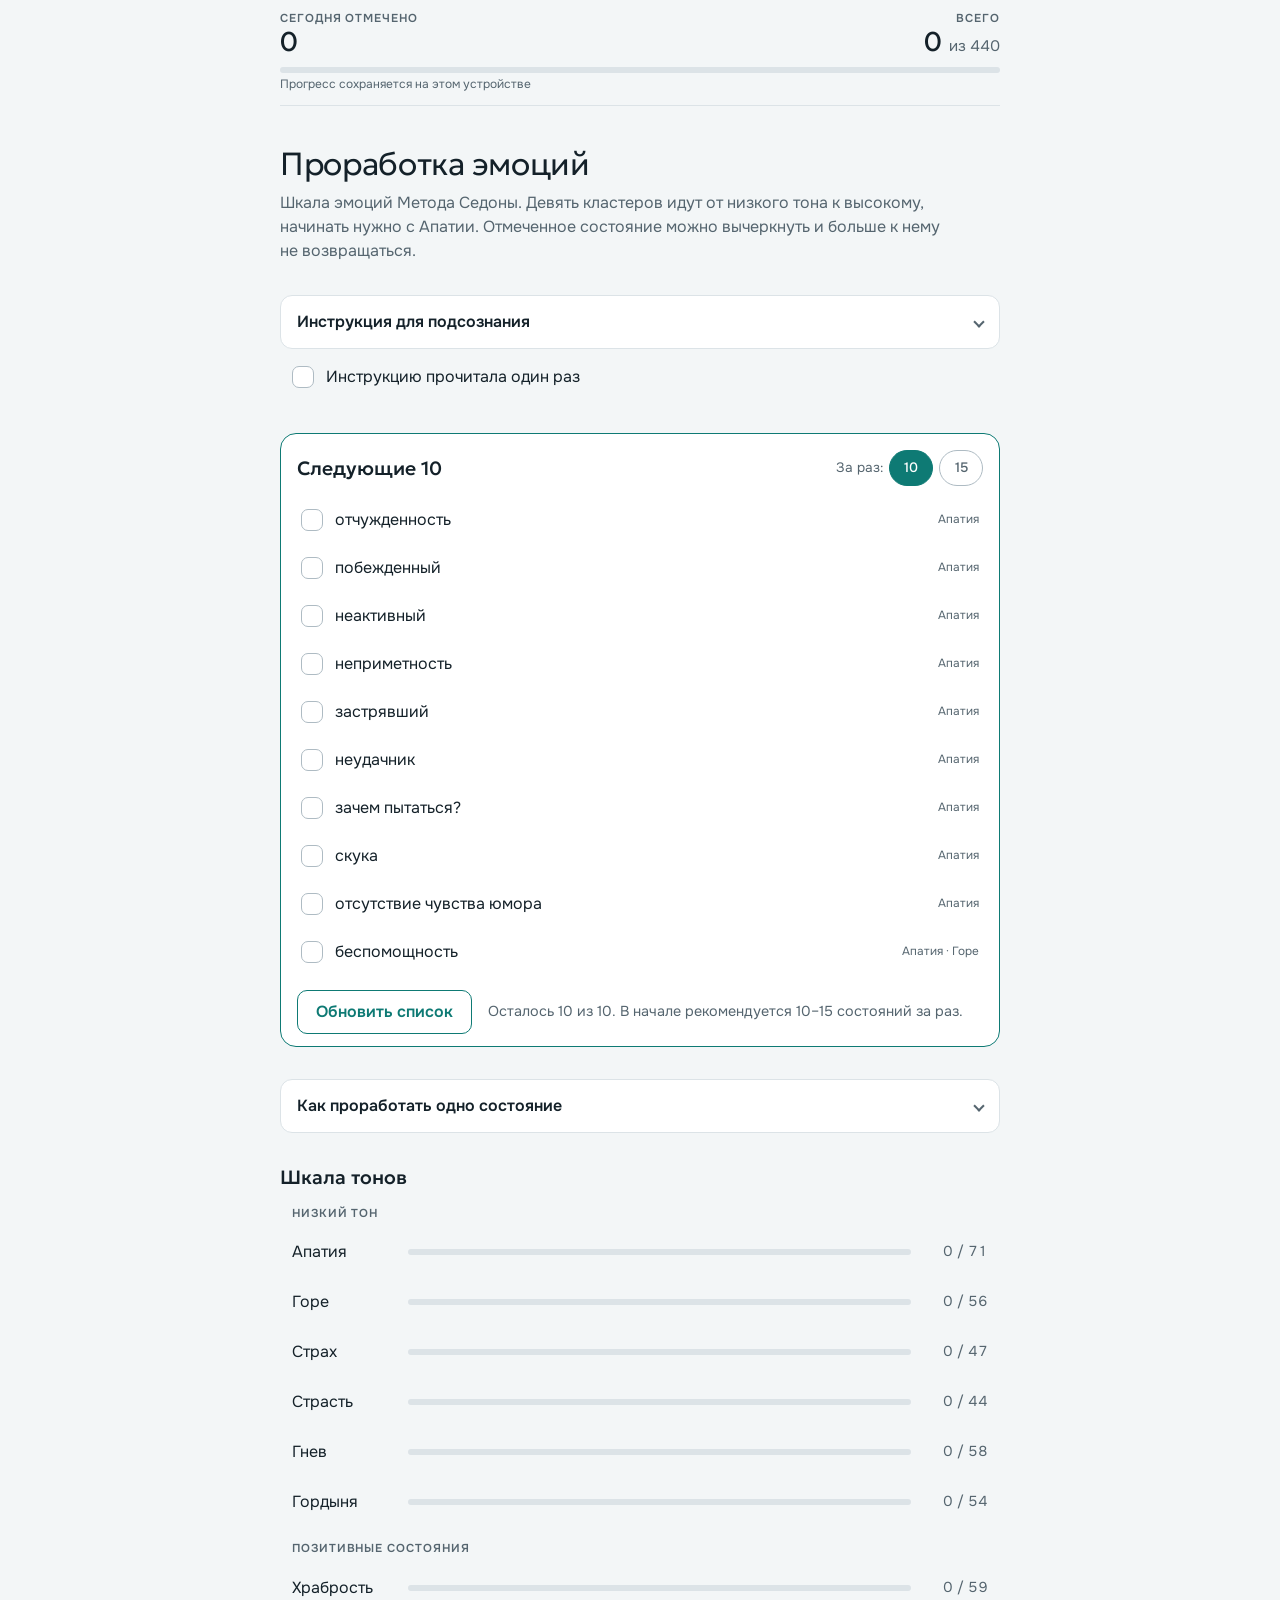
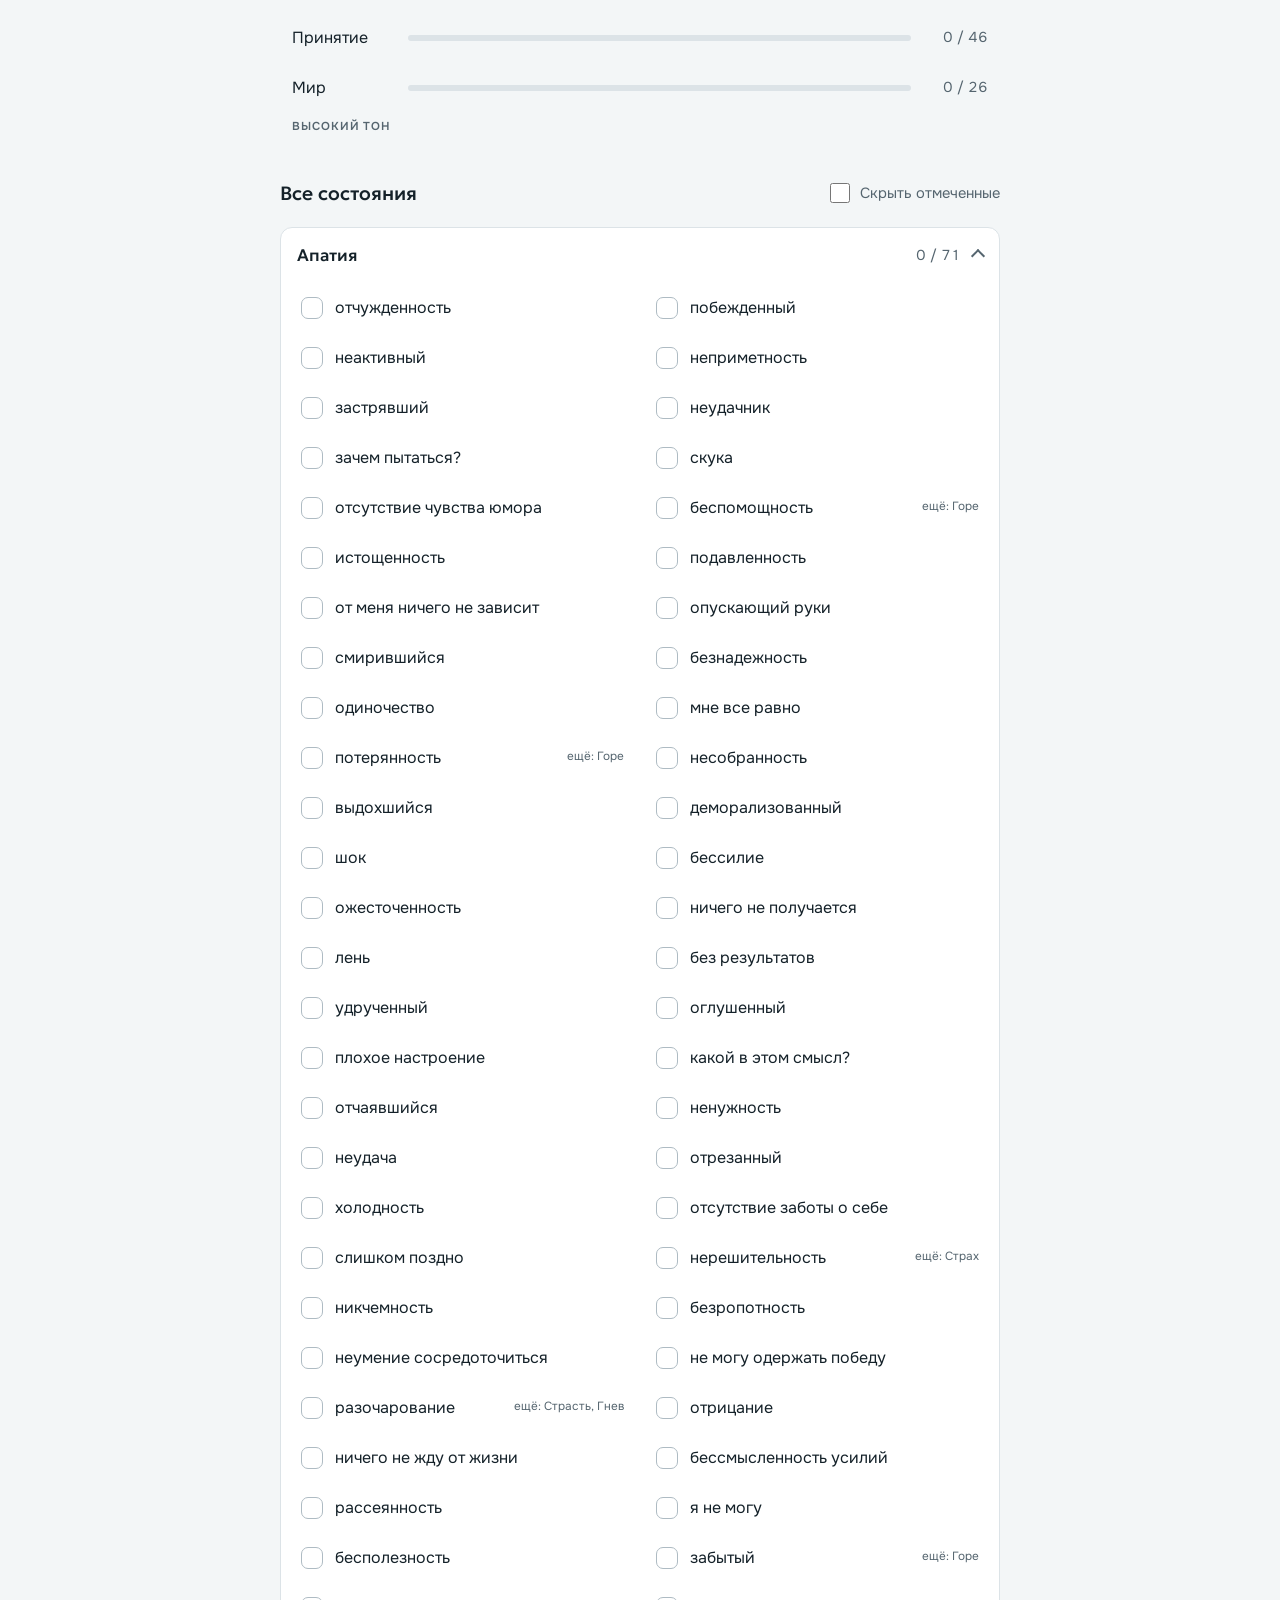
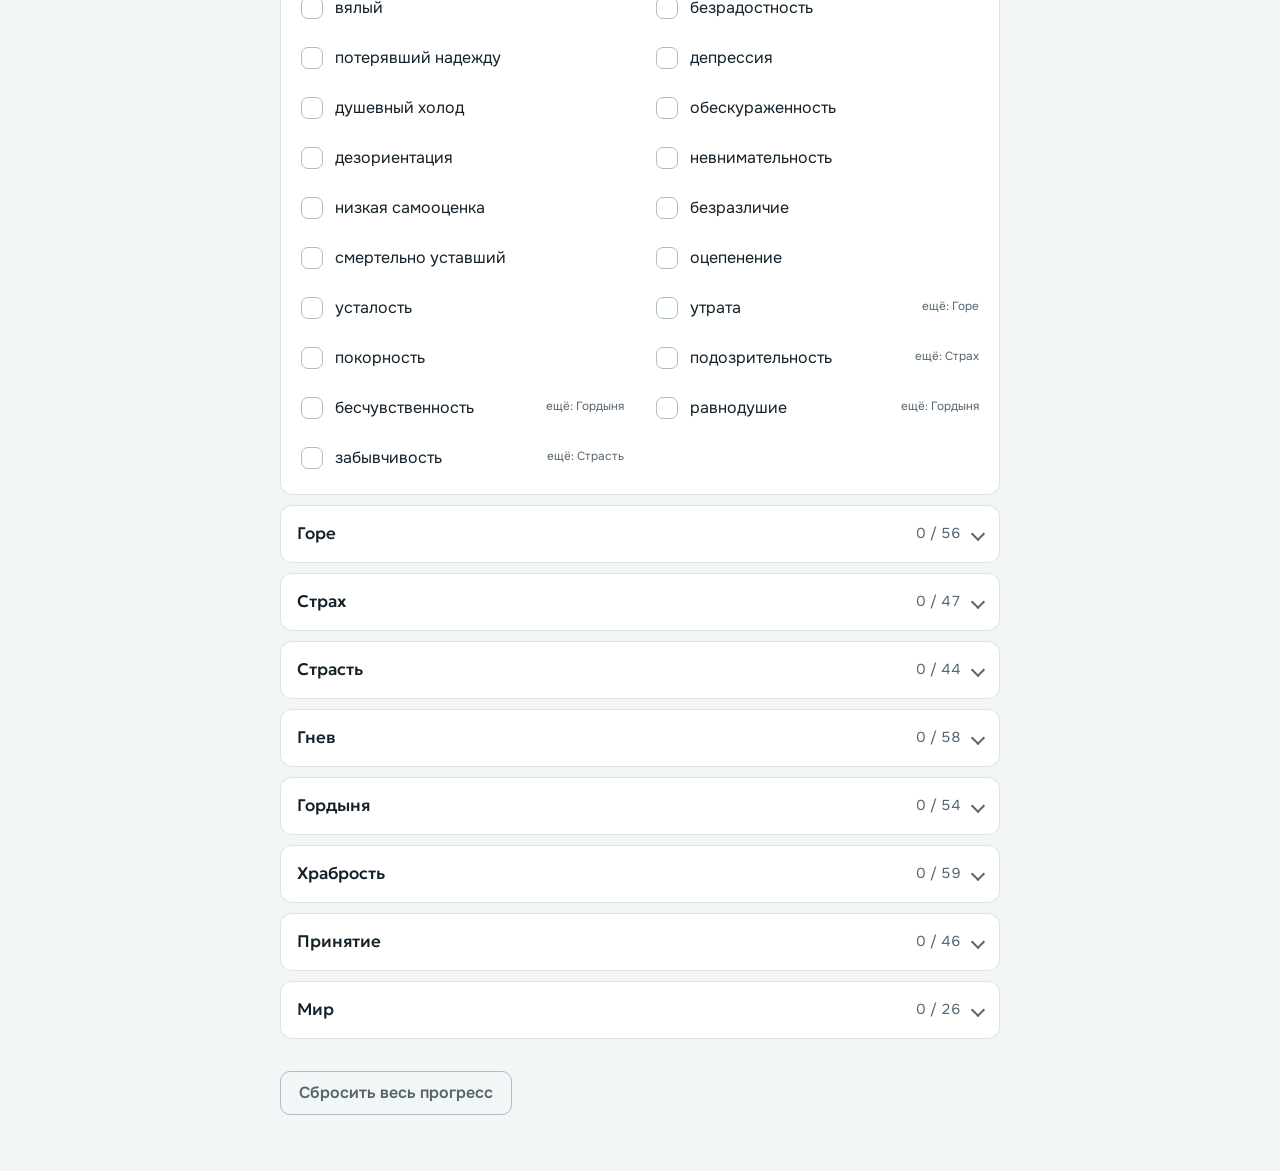
==== index.html @ 847aba75 "Инструкция для подсознания — наверху, под заголовком Её читают первой, поэтому блок с инструкцией и " ====
<!doctype html>
<html lang="ru">
<head>
<meta charset="utf-8">
<meta name="viewport" content="width=device-width, initial-scale=1, viewport-fit=cover">
<meta name="theme-color" content="#0E7A74">
<meta name="apple-mobile-web-app-capable" content="yes">
<meta name="mobile-web-app-capable" content="yes">
<meta name="apple-mobile-web-app-title" content="Эмоции">
<link rel="manifest" href="manifest.webmanifest">
<link rel="icon" href="icon-192.png">
<link rel="apple-touch-icon" href="apple-touch-icon.png">
<title>Проработка эмоций</title>
<link rel="preconnect" href="https://fonts.googleapis.com">
<link rel="preconnect" href="https://fonts.gstatic.com" crossorigin>
<link rel="stylesheet" href="https://fonts.googleapis.com/css2?family=Geologica:wght@300;400;500;600&family=Onest:wght@400;500;600&display=swap">
<style>
:root {
  /* Layout: one column. A sticky tally on top, the next batch of states first, then the nine clusters from low tone to high tone. */
  color-scheme: light;
  --bg: #F3F6F7;
  --surface: #FFFFFF;
  --ink: #142129;
  --muted: #55656F;
  --line: #DCE3E7;
  --line-strong: #AEBBC3;
  --accent: #0E7A74;
  --accent-soft: #E0F2F0;
  --on-accent: #FFFFFF;
  --done: #66747E;
  --low: #4A5670;
  --high: #0E8B82;
  --font-display: 'Geologica', 'Onest', system-ui, sans-serif;
  --font-body: 'Onest', system-ui, -apple-system, 'Segoe UI', sans-serif;
}
@media (prefers-color-scheme: dark) {
  :root:not([data-theme="light"]) {
    --bg: #0E171C;
    --surface: #16222A;
    --ink: #E5EDF1;
    --muted: #93A3AE;
    --line: #25343D;
    --line-strong: #4B5E6A;
    --accent: #5CC8BE;
    --accent-soft: #163A3B;
    --on-accent: #06211F;
    --done: #8294A0;
    --low: #8393B4;
    --high: #52CFC3;
    color-scheme: dark;
  }
}
:root[data-theme="dark"] {
  --bg: #0E171C;
  --surface: #16222A;
  --ink: #E5EDF1;
  --muted: #93A3AE;
  --line: #25343D;
  --line-strong: #4B5E6A;
  --accent: #5CC8BE;
  --accent-soft: #163A3B;
  --on-accent: #06211F;
  --done: #8294A0;
  --low: #8393B4;
  --high: #52CFC3;
  color-scheme: dark;
}

[hidden] { display: none !important; }
html { padding-top: env(safe-area-inset-top, 0px); padding-bottom: env(safe-area-inset-bottom, 0px); }
body { margin: 0; }
* { box-sizing: border-box; }
body {
  background: var(--bg);
  color: var(--ink);
  font-family: var(--font-body);
  font-size: 16px;
  line-height: 1.5;
  padding-block: 0 56px;
  padding-left: max(16px, env(safe-area-inset-left, 0px));
  padding-right: max(16px, env(safe-area-inset-right, 0px));
}
body::before {
  content: "";
  position: fixed;
  inset: 0 0 auto;
  height: env(safe-area-inset-top, 0px);
  z-index: 10;
  background: var(--bg);
}
.wrap { max-width: 720px; margin: 0 auto; display: flex; flex-direction: column; gap: 32px; }
h1, h2 { font-family: var(--font-display); margin: 0; text-wrap: balance; }
h1 { font-weight: 300; font-size: 2rem; line-height: 1.15; letter-spacing: -0.01em; }
h2 { font-weight: 500; font-size: 1.2rem; line-height: 1.25; }
p { margin: 0; }
button { font: inherit; color: inherit; }

/* Sticky tally */
.bar {
  position: sticky;
  top: env(safe-area-inset-top, 0px);
  z-index: 5;
  background: var(--bg);
  padding: 10px 0 12px;
  border-bottom: 1px solid var(--line);
  display: grid;
  grid-template-columns: 1fr auto;
  gap: 2px 16px;
  align-items: end;
}
.bar .lbl { font-size: 0.72rem; letter-spacing: 0.08em; text-transform: uppercase; color: var(--muted); font-weight: 600; }
.bar .big { font-family: var(--font-display); font-weight: 400; font-size: 1.7rem; line-height: 1.1; font-variant-numeric: tabular-nums; }
.bar .big small { font-size: 0.95rem; color: var(--muted); font-family: var(--font-body); }
.bar .right { text-align: right; }
.bar .meter { grid-column: 1 / -1; margin-top: 8px; }
.bar .save { grid-column: 1 / -1; font-size: 0.75rem; color: var(--muted); min-height: 1.1em; }
.meter { height: 6px; border-radius: 3px; background: var(--line); overflow: hidden; }
.meter i { display: block; height: 100%; width: 0; background: var(--accent); border-radius: 3px; transition: width .25s ease; }

/* Intro */
.intro { display: flex; flex-direction: column; gap: 8px; padding-top: 8px; }
.intro p { color: var(--muted); max-width: 60ch; }

/* Rows */
.row {
  position: relative;
  display: flex;
  align-items: center;
  gap: 12px;
  min-height: 48px;
  padding: 8px 12px;
  border-radius: 10px;
  cursor: pointer;
}
.row:hover { background: var(--accent-soft); }
.row input { position: absolute; inset: 0; width: 100%; height: 100%; margin: 0; opacity: 0; cursor: pointer; }
.row:has(input:focus-visible) { outline: 2px solid var(--accent); outline-offset: 1px; }
.box {
  flex: none;
  width: 22px; height: 22px;
  border: 1.6px solid var(--line-strong);
  border-radius: 7px;
  background: var(--surface);
  display: grid; place-items: center;
  transition: background .15s, border-color .15s;
}
.box::after {
  content: "";
  width: 5px; height: 10px;
  border: solid var(--on-accent);
  border-width: 0 2px 2px 0;
  transform: rotate(45deg) translate(-1px, -1px);
  opacity: 0;
}
.row.done .box { background: var(--accent); border-color: var(--accent); }
.row.done .box::after { opacity: 1; }
.txt { flex: 1; min-width: 0; overflow-wrap: anywhere; }
.row.done .txt { text-decoration: line-through; text-decoration-thickness: 1px; color: var(--done); }
.tag { flex: none; max-width: 45%; font-size: 0.74rem; line-height: 1.25; color: var(--muted); text-align: right; }

/* Next batch */
.batch {
  background: var(--surface);
  border: 1.5px solid var(--accent);
  border-radius: 16px;
  padding: 16px 8px 12px;
  display: flex; flex-direction: column; gap: 10px;
}
.batch-head { display: flex; flex-wrap: wrap; align-items: center; justify-content: space-between; gap: 10px 16px; padding: 0 8px; }
.chips { display: flex; gap: 6px; align-items: center; font-size: 0.85rem; color: var(--muted); }
.chips button {
  min-width: 44px; min-height: 36px; padding: 0 12px;
  border: 1px solid var(--line-strong); border-radius: 999px;
  background: transparent; cursor: pointer; font-weight: 500;
}
.chips button[aria-pressed="true"] { background: var(--accent); border-color: var(--accent); color: var(--on-accent); }
.batch-list { display: flex; flex-direction: column; }
.batch-foot { display: flex; flex-wrap: wrap; align-items: center; gap: 10px 16px; padding: 4px 8px 0; }
.btn {
  min-height: 44px; padding: 0 18px;
  border: 1px solid var(--accent); border-radius: 10px;
  background: transparent; color: var(--accent);
  font-weight: 600; cursor: pointer;
}
.btn.primary { background: var(--accent); color: var(--on-accent); }
.btn:focus-visible, .chips button:focus-visible, .rung:focus-visible, summary:focus-visible { outline: 2px solid var(--accent); outline-offset: 2px; }
.note { font-size: 0.9rem; color: var(--muted); }

/* How-to */
details.how, details.instr { background: var(--surface); border: 1px solid var(--line); border-radius: 12px; }
details > summary { list-style: none; cursor: pointer; }
details > summary::-webkit-details-marker { display: none; }
details.how > summary, details.instr > summary { display: flex; align-items: center; justify-content: space-between; gap: 12px; padding: 14px 16px; min-height: 52px; font-weight: 600; }
details > summary .chev, .cl > summary::after {
  content: ""; flex: none; width: 8px; height: 8px;
  border: solid var(--muted); border-width: 0 2px 2px 0;
  transform: rotate(45deg); transition: transform .15s;
}
details[open] > summary .chev { transform: rotate(-135deg); }
.cl[open] > summary::after { transform: rotate(-135deg); }
.how-body, .instr-body { padding: 0 16px 16px; display: flex; flex-direction: column; gap: 12px; }
.how-body ol { margin: 0; padding-left: 1.3em; display: flex; flex-direction: column; gap: 6px; }
.instr-hint { font-size: 0.92rem; color: var(--muted); background: var(--accent-soft); border-radius: 10px; padding: 10px 14px; }
.instr-text { display: flex; flex-direction: column; gap: 14px; max-width: 62ch; }
.instr-text p { font-size: 1.05rem; line-height: 1.65; color: var(--ink); overflow-wrap: anywhere; }
.instr-text .mark { font-size: 0.72rem; line-height: 1.4; letter-spacing: 0.08em; text-transform: uppercase; color: var(--muted); font-weight: 600; }
.instr-text .key { color: var(--accent); font-weight: 600; white-space: nowrap; }

/* Ladder */
.ladder { display: flex; flex-direction: column; gap: 2px; margin-top: 12px; }
.ladder-end { font-size: 0.72rem; letter-spacing: 0.08em; text-transform: uppercase; color: var(--muted); font-weight: 600; padding: 4px 12px; }
.rung {
  --rung: var(--accent);
  --rung: color-mix(in oklab, var(--low), var(--high) calc(var(--i) * 12.5%));
  display: grid; grid-template-columns: 6.5rem 1fr auto; align-items: center; gap: 12px;
  width: 100%; min-height: 48px; padding: 6px 12px;
  background: transparent; border: 0; border-radius: 10px; text-align: left; cursor: pointer;
}
.rung:hover { background: var(--accent-soft); }
.rung .meter i { background: var(--rung); }
.rung .cnt { font-variant-numeric: tabular-nums; font-size: 0.9rem; color: var(--muted); min-width: 4.5em; text-align: right; }
.rung.full .cnt { color: var(--accent); font-weight: 600; }
.sep { font-size: 0.72rem; letter-spacing: 0.08em; text-transform: uppercase; color: var(--muted); font-weight: 600; padding: 12px 12px 4px; }

/* Clusters */
.cl-head { display: flex; flex-wrap: wrap; align-items: center; justify-content: space-between; gap: 8px 16px; margin-bottom: 12px; }
.switch { display: inline-flex; align-items: center; gap: 10px; min-height: 44px; cursor: pointer; font-size: 0.92rem; color: var(--muted); }
.switch input { width: 20px; height: 20px; accent-color: var(--accent); margin: 0; }
.cls { display: flex; flex-direction: column; gap: 10px; }
.cl { background: var(--surface); border: 1px solid var(--line); border-radius: 12px; scroll-margin-top: calc(env(safe-area-inset-top, 0px) + 110px); }
.cl > summary { display: flex; align-items: center; gap: 12px; padding: 14px 16px; min-height: 56px; }
.cl .cn { font-family: var(--font-display); font-weight: 500; font-size: 1.05rem; flex: 1; min-width: 0; }
.cl .cc { font-size: 0.9rem; color: var(--muted); font-variant-numeric: tabular-nums; }
.cl .cc.full { color: var(--accent); font-weight: 600; }
.grid { display: grid; grid-template-columns: repeat(auto-fill, minmax(240px, 1fr)); gap: 2px 8px; padding: 0 8px 12px; }
.hide-done .cl .row.done { display: none; }

/* Footer */
.read-once { display: flex; flex-direction: column; gap: 4px; }
.reset { display: flex; flex-wrap: wrap; gap: 10px; align-items: center; }
.reset .btn { border-color: var(--line-strong); color: var(--muted); }
.reset .btn.danger { border-color: var(--accent); color: var(--accent); }

@media (prefers-reduced-motion: reduce) {
  * { transition: none !important; }
}
</style>

</head>
<body>
<div class="wrap" id="app">

  <div class="bar" role="status">
    <div>
      <div class="lbl">Сегодня отмечено</div>
      <div class="big" id="today">0</div>
    </div>
    <div class="right">
      <div class="lbl">Всего</div>
      <div class="big"><span id="total">0</span> <small>из <span id="all">0</span></small></div>
    </div>
    <div class="meter" aria-hidden="true"><i id="totalBar"></i></div>
    <div class="save" id="save" aria-live="polite"></div>
  </div>

  <header class="intro">
    <h1>Проработка эмоций</h1>
    <p>Шкала эмоций Метода Седоны. Девять кластеров идут от низкого тона к высокому, начинать нужно с Апатии. Отмеченное состояние можно вычеркнуть и больше к нему не возвращаться.</p>
  </header>

  <section class="read-once">
    <details class="instr">
      <summary>Инструкция для подсознания<span class="chev" aria-hidden="true"></span></summary>
      <div class="instr-body">
        <p class="instr-hint">Прочитайте один раз, медленно, вслух или про себя. Потом отметьте ниже, что прочитали.</p>
        <div class="instr-text" id="instrText"></div>
      </div>
    </details>
    <label class="row" id="introRow" data-intro="1">
      <input type="checkbox" id="introBox">
      <span class="box" aria-hidden="true"></span>
      <span class="txt">Инструкцию прочитала один раз</span>
    </label>
  </section>

  <section class="batch" aria-labelledby="bt">
    <div class="batch-head">
      <h2 id="bt">Следующие <span id="bsize">10</span></h2>
      <div class="chips" role="group" aria-label="Сколько состояний показывать">
        <span>За раз:</span>
        <button type="button" data-size="10" aria-pressed="true">10</button>
        <button type="button" data-size="15" aria-pressed="false">15</button>
      </div>
    </div>
    <div class="batch-list" id="batchList"></div>
    <div class="batch-foot">
      <button type="button" class="btn" id="batchNext">Обновить список</button>
      <span class="note" id="batchNote">В начале рекомендуется 10–15 состояний за раз.</span>
    </div>
  </section>

  <details class="how">
    <summary>Как проработать одно состояние<span class="chev" aria-hidden="true"></span></summary>
    <div class="how-body">
      <ol>
        <li>Назовите состояние вслух или про себя и постарайтесь хоть немного его почувствовать.</li>
        <li>Скажите «Обработай это».</li>
        <li>Повторяйте пару до зевания. Если после 10 повторений зевания нет, идите дальше.</li>
        <li>Отметьте состояние здесь и больше к нему не возвращайтесь. Повторный запуск процесс не ускоряет.</li>
      </ol>
    </div>
  </details>

  <section aria-labelledby="sc">
    <h2 id="sc">Шкала тонов</h2>
    <div class="ladder" id="rungs"></div>
  </section>

  <section aria-labelledby="cl">
    <div class="cl-head">
      <h2 id="cl">Все состояния</h2>
      <label class="switch"><input type="checkbox" id="hideDone"> Скрыть отмеченные</label>
    </div>
    <div class="cls" id="clusters"></div>
  </section>

  <section class="reset">
    <button type="button" class="btn" id="resetAsk">Сбросить весь прогресс</button>
    <button type="button" class="btn danger" id="resetYes" hidden>Да, сбросить всё</button>
    <button type="button" class="btn" id="resetNo" hidden>Отмена</button>
  </section>

</div>

<script type="application/json" id="data">{"clusters": [{"name": "Апатия", "items": ["отчужденность", "побежденный", "неактивный", "неприметность", "застрявший", "неудачник", "зачем пытаться?", "скука", "отсутствие чувства юмора", "беспомощность", "истощенность", "подавленность", "от меня ничего не зависит", "опускающий руки", "смирившийся", "безнадежность", "одиночество", "мне все равно", "потерянность", "несобранность", "выдохшийся", "деморализованный", "шок", "бессилие", "ожесточенность", "ничего не получается", "лень", "без результатов", "удрученный", "оглушенный", "плохое настроение", "какой в этом смысл?", "отчаявшийся", "ненужность", "неудача", "отрезанный", "холодность", "отсутствие заботы о себе", "слишком поздно", "нерешительность", "никчемность", "безропотность", "неумение сосредоточиться", "не могу одержать победу", "разочарование", "отрицание", "ничего не жду от жизни", "бессмысленность усилий", "рассеянность", "я не могу", "бесполезность", "забытый", "вялый", "безрадостность", "потерявший надежду", "депрессия", "душевный холод", "обескураженность", "дезориентация", "невнимательность", "низкая самооценка", "безразличие", "смертельно уставший", "оцепенение", "усталость", "утрата", "покорность", "подозрительность", "бесчувственность", "равнодушие", "забывчивость"]}, {"name": "Горе", "items": ["непонятый", "слезливость", "преданный", "душевная мука", "стыд", "покинутость", "игнорируемый", "обманутость", "несчастливый", "ну почему я?", "печаль", "мучения", "нелюбимый", "беспомощность", "не находящий себе места", "душевная боль", "с разбитым сердцем", "потерянность", "обижающийся", "грусть", "ни на что не годный", "страдающий", "уныние", "жалость", "уязвимый", "утрата", "меланхолия", "обиженный", "смущенный", "одинокий", "это несправедливо", "нежеланный", "испытывающий угрызения совести", "горесть", "раскаяние", "отброшенность", "ранимый", "забытый", "тоскующий", "неадекватный", "страстно жаждущий", "безутешность", "скованность", "в отчаянии", "позабытый", "обвиненный", "отверженность", "ностальгирующий", "никому нет дела до меня", "сожалеющий", "пожалейте меня", "меня никто не любит", "вина", "разочарованный", "павший духом", "я несчастный"]}, {"name": "Страх", "items": ["скептичность", "параноидальность", "напуганный", "шаткость", "в ужасе", "шокированный", "угроза", "напряжение", "подозрительность", "страх сцены", "тревожность", "нерешительность", "загнанность", "уязвимость", "тревога", "боязнь сцены", "робкий", "тошнота", "сомнения", "закомплексованность", "боязливость", "уход от реальности", "дрожь в коленках", "малодушие", "сбитый с толку", "осторожность", "предусмотрительность", "озабоченность", "суеверный", "застенчивость", "трусость", "это плохая примета", "медлительность", "неуверенность", "испуг", "уклончивость", "защищающийся", "предчувствия", "паника", "замкнутость", "парализованный", "недоверчивость", "нервозный", "истеричный", "колеблющийся", "замешательство", "беспокойство"]}, {"name": "Страсть", "items": ["безжалостность", "нечестность", "никогда не достаточно", "ожидание", "бесцеремонность", "скаредность", "неистовый", "блуждание", "нетерпеливость", "излишества", "жажда накопления", "навязчивая идея", "я должен это иметь", "забывчивость", "импульсивность", "распутность", "хищнический", "манипулятивность", "не может ждать", "желание", "злоба", "собственнический", "давление", "бессердечность", "зависть", "голод", "безрассудство", "потребность", "управляемость", "предвкушение", "я хочу", "эксплуатирующий", "навязчивое влечение", "жажда", "ненасытность", "одержимость", "сладострастность", "жадность", "эгоизм", "нужда", "не может насытиться", "никогда не удовлетворен", "разочарование", "страстное желание"]}, {"name": "Гнев", "items": ["резкость", "отвращение", "свирепость", "ругающийся", "непокорный", "желчный", "ехидство", "сопротивление", "ярость", "язвительность", "разочарование", "мрачный", "разгневанный", "ревность", "своенравность", "угрюмость", "раздражение", "злорадство", "ненависть", "досада", "возбужденность", "безрассудство", "воинственность", "проклинающий", "взрывной", "мстительность", "возмущенный", "нетерпимость", "обидчивость", "жесткость", "злобный", "тщетность", "безжалостность", "требовательность", "бунтарство", "грубый", "злой", "деструктивный", "желание спорить", "агрессивность", "значимость", "жестокость", "всем недовольный", "замкнутость", "взбешенный", "помешательство", "оскорбленность", "злость", "озлобление", "кипящий от злости", "упорство", "враждебный", "жесткий", "строгость", "вызов", "негодование", "вздорный", "упрямство"]}, {"name": "Гордыня", "items": ["равнодушие", "узко мыслящий", "снобизм", "одаренность", "бесчувственность", "властность", "эгоцентричность", "пренебрежительный", "предвзятость", "исключительность", "высокомерие", "суровость", "лицемерный", "я выше упреков", "я особенный", "поверхностный", "покровительственный", "самоуверенность", "ханжество", "дистанцированный", "нетерпимый", "ограниченность", "презрение", "всезнайка", "ложное достоинство", "замкнутость", "злорадство", "удача", "превосходство", "ложная скромность", "тщеславие", "дерзость", "заносчивость", "самолюбие", "ложная добродетельность", "хвастливость", "надменность", "непростительность", "задавала", "бескомпромиссность", "стоик", "самонадеянность", "категоричный", "непреклонность", "скучающий", "самодовольство", "никогда не ошибается", "осуждение", "критичность", "праведность", "самый умный", "испорченный", "упрямство", "разборчивость"]}, {"name": "Храбрость", "items": ["сила", "компетентность", "оптимистичность", "авантюрность", "проницательность", "предприимчивость", "оказывающий поддержку", "любящий", "внимательный", "самостоятельность", "отвага", "мотивированность", "устойчивость", "сострадание", "честность", "чувство юмора", "решительность", "самодостаточность", "инициативность", "чувствительность", "спокойствие", "живость", "творчество", "не боящийся сопротивляться", "активность", "любознательность", "изобретательный", "целенаправленность", "непобедимый", "динамичный", "щедрость", "рассудительность", "дерзость", "уверенность", "здравомыслящий", "независимость", "энергичность", "отзывчивость", "верный", "полный энтузиазма", "благородство", "ясность", "основательный", "открытость", "счастье", "деятельный", "не боящийся мечтать", "смелость", "осведомленность", "гибкость", "я могу", "старательность", "позитивизм", "неутомимый", "находчивость", "целеустремленность", "проворность", "жизнерадостность", "оживление"]}, {"name": "Принятие", "items": ["эмпатия", "понимание", "внимательность к другим", "нечего менять", "благоденствие", "непринужденный", "восприимчивость", "я имею", "удовольствие", "сострадание", "восхищение", "прекрасное", "баланс", "нежность", "милосердие", "дружелюбие", "мягкий", "принадлежность", "светлый", "изобилие", "веселый", "кроткий", "уравновешенность", "удивление", "великодушие", "чувствительный", "искренность", "открытость", "все хорошо", "воодушевление", "гармония", "теплый", "гармоничный", "тонко чувствующий", "страстный", "безопасность", "чудо", "непосредственность", "умиротворение", "красивый", "восторг", "целостный", "наслаждение", "любящий", "уверенный", "радость"]}, {"name": "Мир", "items": ["свет", "свободный", "вечный", "реализовавшийся", "душевный покой", "восприимчивый", "сосредоточенность", "пространство", "равновесие", "я есть", "существование", "завершенность", "совершенство", "безграничный", "совершенный", "непорочность", "чистота", "выполнимость", "порядок", "неограниченный временем", "умиротворенность", "нестареющий", "единство", "безмятежность", "целостность", "спокойствие"]}], "instr": ["Начало инструкции.", "Эта инструкция для тебя, НАШЕ подсознание. Эта инструкция инсталлирует протокол обработки материала «Обработай это».", "Начиная с этого момента, все ранее выданные инструкции, касающиеся протокола «Обработай это», в его более ранних модификациях, прошу считать недействительными, и всю работу по протоколу «Обработай это» вести только по этой версии инструкции.", "Если какой-либо материал в настоящее время находится в обработке по более старой версии данного протокола, прошу перевести его на обработку по новой версии протокола, начиная с этого момента.", "Как только мы заметим материал, который мы захотим обработать при помощи этого протокола, мы произнесем или подумаем специальное ключевое слово («Обработай это»), и ты будешь проводить полностью автономную и автоматическую обработку в фоновом режиме этого материала при помощи процедуры «Обработай это» авторства Дмитрия Лёушкина.", "При необходимости ты свяжешься с подсознанием Дмитрия Лёушкина и получишь от него самую последнюю версию этой процедуры.", "Один раз в две недели в случайно выбранное время ты будешь связываться с подсознанием Дмитрия Лёушкина и проверять, не появилась ли более новая версия данной инструкции. В случае, если она появилась, ты автоматически обновишь имеющуюся у тебя версию на более новую, получив ее у подсознания Дмитрия Лёушкина.", "Запуск механизма обработки, после произнесения соответствующего определенного выше ключевого слова, ты будешь сигнализировать при помощи зевания НАШЕГО организма.", "НАШЕ подсознание, ты всегда будешь делать все то, что МЫ описали в этой инструкции, начиная с этого момента, вне зависимости от того, в каком состоянии, в каких обстоятельствах, в какой ситуации или в каком ментальном или эмоциональном состоянии МЫ находимся.", "И МЫ благодарим тебя и глубоко признательны тебе и уважаем тебя за то, что ты всегда остаешься НАШИМ верным слугой.", "Конец инструкции"]}</script>
<script>
(function () {
  var D = JSON.parse(document.getElementById('data').textContent);
  var NEG = 6;
  var LS = 'emo-progress-v1', LSUI = 'emo-ui-v1';

  var clusters = D.clusters.map(function (c, i) {
    return { name: c.name, idx: i, grp: i < NEG ? 'n' : 'p', words: c.items, keys: [] };
  });
  var meta = {}, order = [];
  clusters.forEach(function (c) {
    c.words.forEach(function (w) {
      var k = c.grp + ':' + w.toLowerCase();
      if (!meta[k]) { meta[k] = { word: w, cl: [c.idx] }; order.push(k); }
      else meta[k].cl.push(c.idx);
      c.keys.push(k);
    });
  });

  var S = { done: {}, size: 10, intro: false, hide: false };
  var dirty = false, batch = [];

  function esc(s) { return String(s).replace(/[&<>"]/g, function (m) { return { '&': '&amp;', '<': '&lt;', '>': '&gt;', '"': '&quot;' }[m]; }); }
  function $(id) { return document.getElementById(id); }
  function today() {
    var d = new Date(), p = function (n) { return String(n).padStart(2, '0'); };
    return d.getFullYear() + '-' + p(d.getMonth() + 1) + '-' + p(d.getDate());
  }

  /* ---------- storage ---------- */
  function snapshot() { return { v: 1, done: S.done, size: S.size, intro: S.intro, updated: Date.now() }; }
  function applyData(d) {
    if (!d) return;
    if (d.done && typeof d.done === 'object') S.done = Object.assign({}, d.done);
    if (d.size === 10 || d.size === 15) S.size = d.size;
    if (typeof d.intro === 'boolean') S.intro = d.intro;
  }
  try { applyData(JSON.parse(localStorage.getItem(LS) || 'null')); } catch (e) {}
  try { var ui = JSON.parse(localStorage.getItem(LSUI) || 'null'); if (ui && ui.hide) S.hide = true; } catch (e) {}

  var dbDoc = null, saving = false, pending = false, timer = null;
  function setStatus(s) {
    var t = {
      saved: 'Сохранено в вашем аккаунте',
      saving: 'Сохраняю…',
      local: 'Прогресс сохраняется на этом устройстве',
      error: 'Не удалось сохранить в аккаунт, прогресс остался в этом браузере'
    }[s] || '';
    $('save').textContent = t;
  }
  function persistLocal() { try { localStorage.setItem(LS, JSON.stringify(snapshot())); } catch (e) {} }
  function scheduleSave() {
    dirty = true;
    persistLocal();
    if (!dbDoc) { setStatus('local'); return; }
    setStatus('saving');
    clearTimeout(timer);
    timer = setTimeout(flush, 500);
  }
  function flush() {
    if (saving) { pending = true; return; }
    saving = true;
    dbDoc.set(snapshot()).then(function () { setStatus('saved'); }, function () { setStatus('error'); }).then(function () {
      saving = false;
      if (pending) { pending = false; flush(); }
    });
  }

  /* ---------- build ---------- */
  function rowHTML(k, ci) {
    var m = meta[k], tag = '';
    if (ci < 0) {
      tag = m.cl.map(function (i) { return clusters[i].name; }).join(' · ');
    } else if (m.cl.length > 1) {
      tag = 'ещё: ' + m.cl.filter(function (i) { return i !== ci; }).map(function (i) { return clusters[i].name; }).join(', ');
    }
    return '<label class="row" data-k="' + esc(k) + '"><input type="checkbox"><span class="box" aria-hidden="true"></span>' +
      '<span class="txt">' + esc(m.word) + '</span>' + (tag ? '<span class="tag">' + esc(tag) + '</span>' : '') + '</label>';
  }

  function buildClusters() {
    var h = '';
    clusters.forEach(function (c) {
      h += '<details class="cl" id="c' + c.idx + '"><summary><span class="cn">' + esc(c.name) + '</span><span class="cc" data-cc="' + c.idx + '"></span></summary><div class="grid">';
      c.keys.forEach(function (k) { h += rowHTML(k, c.idx); });
      h += '</div></details>';
    });
    $('clusters').innerHTML = h;
  }
  function buildRungs() {
    var h = '<div class="ladder-end">Низкий тон</div>';
    clusters.forEach(function (c) {
      if (c.idx === NEG) h += '<div class="sep">Позитивные состояния</div>';
      h += '<button type="button" class="rung" data-c="' + c.idx + '" style="--i:' + c.idx + '"><span>' + esc(c.name) + '</span>' +
        '<span class="meter" aria-hidden="true"><i data-rb="' + c.idx + '"></i></span><span class="cnt" data-rc="' + c.idx + '"></span></button>';
    });
    h += '<div class="ladder-end">Высокий тон</div>';
    $('rungs').innerHTML = h;
  }
  function renderBatch() {
    batch = order.filter(function (k) { return !S.done[k]; }).slice(0, S.size);
    $('bsize').textContent = S.size;
    var h = '';
    batch.forEach(function (k) { h += rowHTML(k, -1); });
    $('batchList').innerHTML = h || '<p class="note" style="padding:12px">Все состояния отмечены.</p>';
    Array.prototype.forEach.call(document.querySelectorAll('.chips button'), function (b) {
      b.setAttribute('aria-pressed', String(+b.dataset.size === S.size));
    });
    batch.forEach(syncKey);
    updateBatchUI();
  }

  /* ---------- update ---------- */
  function syncKey(k) {
    var on = !!S.done[k];
    Array.prototype.forEach.call(document.querySelectorAll('.row[data-k="' + k.replace(/"/g, '\\"') + '"]'), function (r) {
      r.classList.toggle('done', on);
      r.firstElementChild.checked = on;
    });
  }
  function updateBatchUI() {
    var left = batch.filter(function (k) { return !S.done[k]; }).length;
    var btn = $('batchNext'), note = $('batchNote');
    if (!batch.length) { btn.hidden = true; note.textContent = ''; return; }
    btn.hidden = false;
    if (left === 0) {
      btn.textContent = 'Следующие ' + S.size;
      btn.classList.add('primary');
      note.textContent = 'Все отмечены.';
    } else {
      btn.textContent = 'Обновить список';
      btn.classList.remove('primary');
      note.textContent = 'Осталось ' + left + ' из ' + batch.length + '. В начале рекомендуется 10–15 состояний за раз.';
    }
  }
  function updateCounts() {
    var tot = 0, td = 0, t = today();
    order.forEach(function (k) { var v = S.done[k]; if (v) { tot++; if (v === t) td++; } });
    $('today').textContent = td;
    $('total').textContent = tot;
    $('all').textContent = order.length;
    $('totalBar').style.width = (order.length ? tot / order.length * 100 : 0) + '%';
    clusters.forEach(function (c) {
      var n = c.keys.filter(function (k) { return S.done[k]; }).length, full = n === c.keys.length;
      var cc = document.querySelector('[data-cc="' + c.idx + '"]'), rc = document.querySelector('[data-rc="' + c.idx + '"]');
      var txt = full ? 'Готово' : n + ' / ' + c.keys.length;
      cc.textContent = txt; cc.classList.toggle('full', full);
      rc.textContent = txt; rc.parentNode.classList.toggle('full', full);
      document.querySelector('[data-rb="' + c.idx + '"]').style.width = (n / c.keys.length * 100) + '%';
    });
    updateBatchUI();
  }
  function updateAll() {
    order.forEach(syncKey);
    $('introBox').checked = S.intro;
    $('introRow').classList.toggle('done', S.intro);
    $('hideDone').checked = S.hide;
    $('clusters').classList.toggle('hide-done', S.hide);
    updateCounts();
  }
  function openFirst() {
    for (var i = 0; i < clusters.length; i++) {
      if (clusters[i].keys.some(function (k) { return !S.done[k]; })) { $('c' + i).open = true; return; }
    }
  }

  /* ---------- events ---------- */
  document.addEventListener('change', function (e) {
    var inp = e.target, row = inp.closest && inp.closest('.row');
    if (!row) return;
    if (row.dataset.intro) {
      S.intro = inp.checked;
      row.classList.toggle('done', S.intro);
      scheduleSave();
      return;
    }
    var k = row.dataset.k;
    if (inp.checked) S.done[k] = today(); else delete S.done[k];
    syncKey(k);
    updateCounts();
    scheduleSave();
  });
  $('rungs').addEventListener('click', function (e) {
    var b = e.target.closest('.rung'); if (!b) return;
    var d = $('c' + b.dataset.c); d.open = true;
    var reduce = window.matchMedia && matchMedia('(prefers-reduced-motion: reduce)').matches;
    d.scrollIntoView({ behavior: reduce ? 'auto' : 'smooth', block: 'start' });
  });
  Array.prototype.forEach.call(document.querySelectorAll('.chips button'), function (b) {
    b.addEventListener('click', function () {
      var n = +b.dataset.size; if (n === S.size) return;
      S.size = n; renderBatch(); scheduleSave();
    });
  });
  $('batchNext').addEventListener('click', renderBatch);
  $('hideDone').addEventListener('change', function (e) {
    S.hide = e.target.checked;
    $('clusters').classList.toggle('hide-done', S.hide);
    try { localStorage.setItem(LSUI, JSON.stringify({ hide: S.hide })); } catch (x) {}
  });
  $('resetAsk').addEventListener('click', function () { $('resetAsk').hidden = true; $('resetYes').hidden = false; $('resetNo').hidden = false; });
  $('resetNo').addEventListener('click', function () { $('resetAsk').hidden = false; $('resetYes').hidden = true; $('resetNo').hidden = true; });
  $('resetYes').addEventListener('click', function () {
    S.done = {}; S.intro = false;
    updateAll(); renderBatch(); scheduleSave();
    $('resetNo').click();
  });

  /* ---------- start ---------- */
  $('instrText').innerHTML = [].concat(D.instr).map(function (p, i, all) {
    var edge = i === 0 || i === all.length - 1;
    var html = esc(p).replace(/«Обработай это»/g, '<span class="key">«Обработай это»</span>');
    return '<p' + (edge ? ' class="mark"' : '') + '>' + html + '</p>';
  }).join('');
  buildClusters();
  buildRungs();
  updateAll();
  renderBatch();
  openFirst();
  setStatus('local');

})();
</script>
<script>
if ('serviceWorker' in navigator) {
  window.addEventListener('load', function () { navigator.serviceWorker.register('sw.js').catch(function () {}); });
}
</script>
</body>
</html>
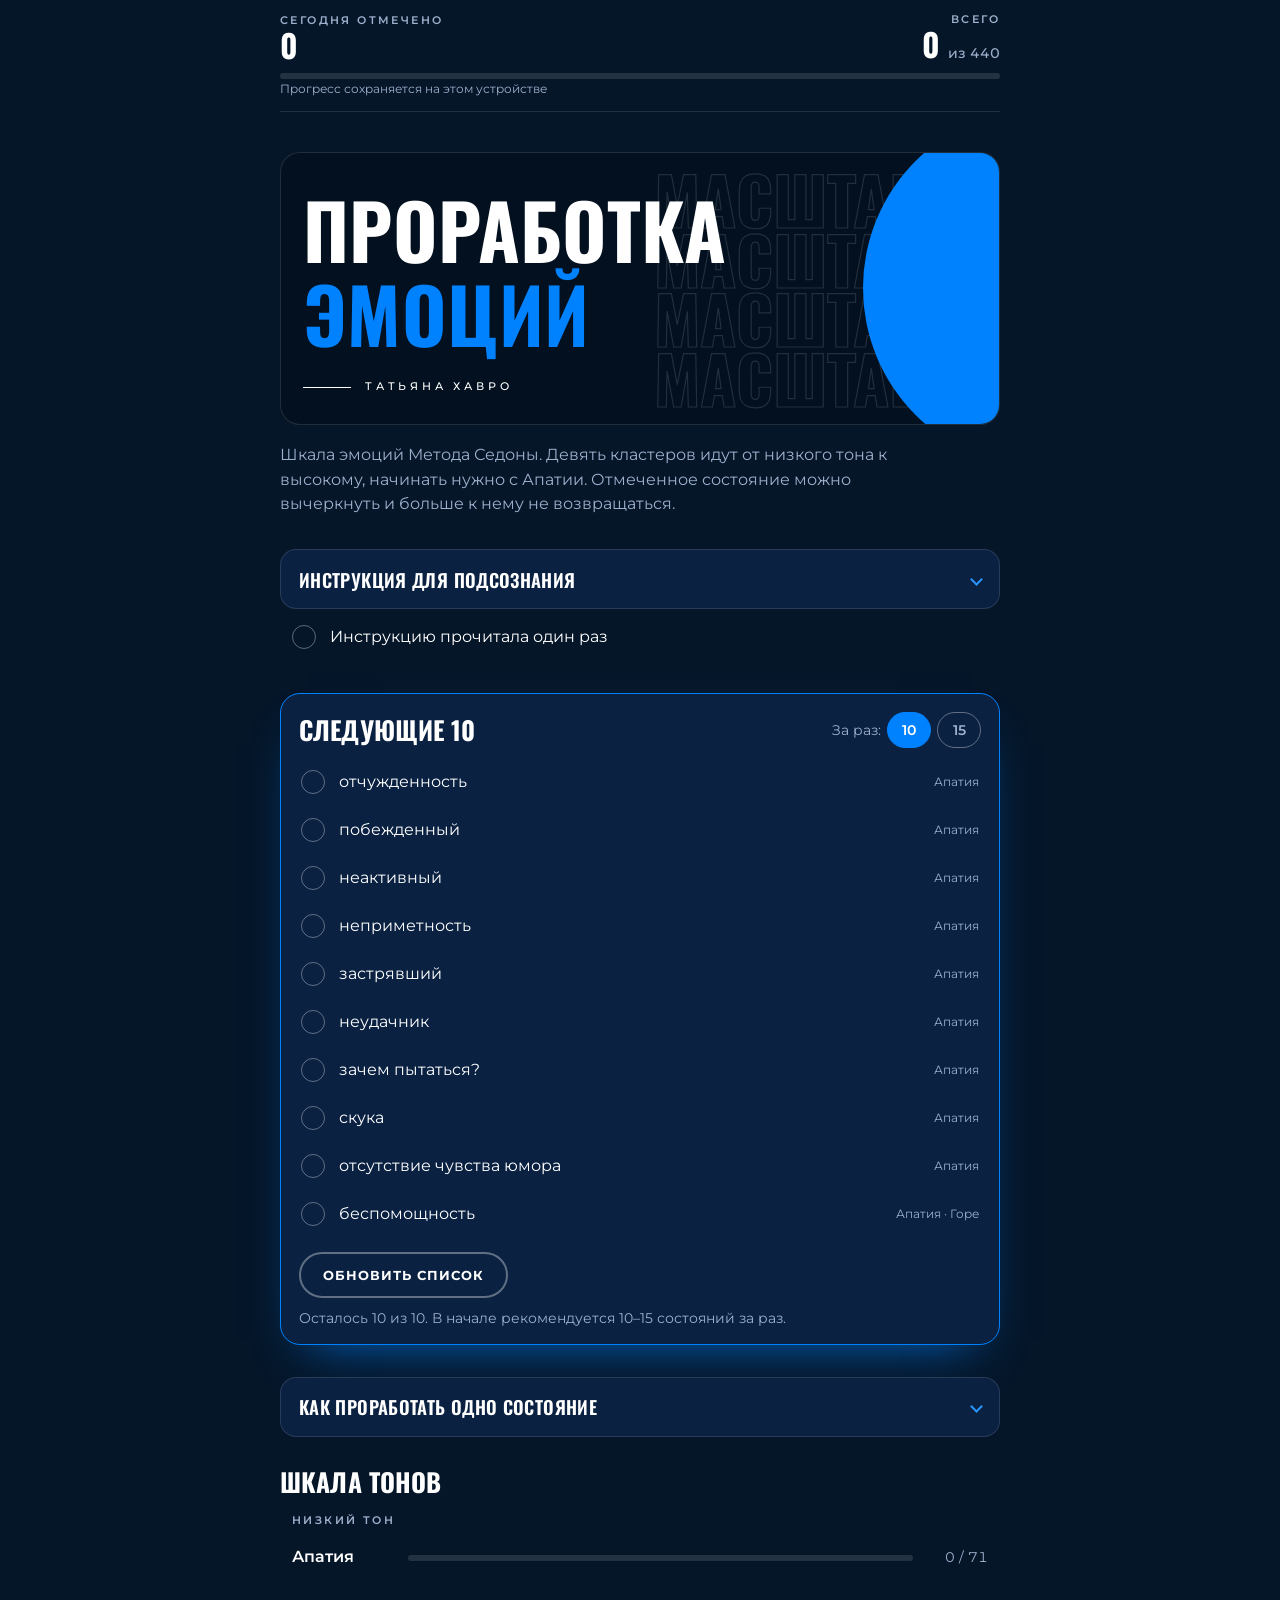
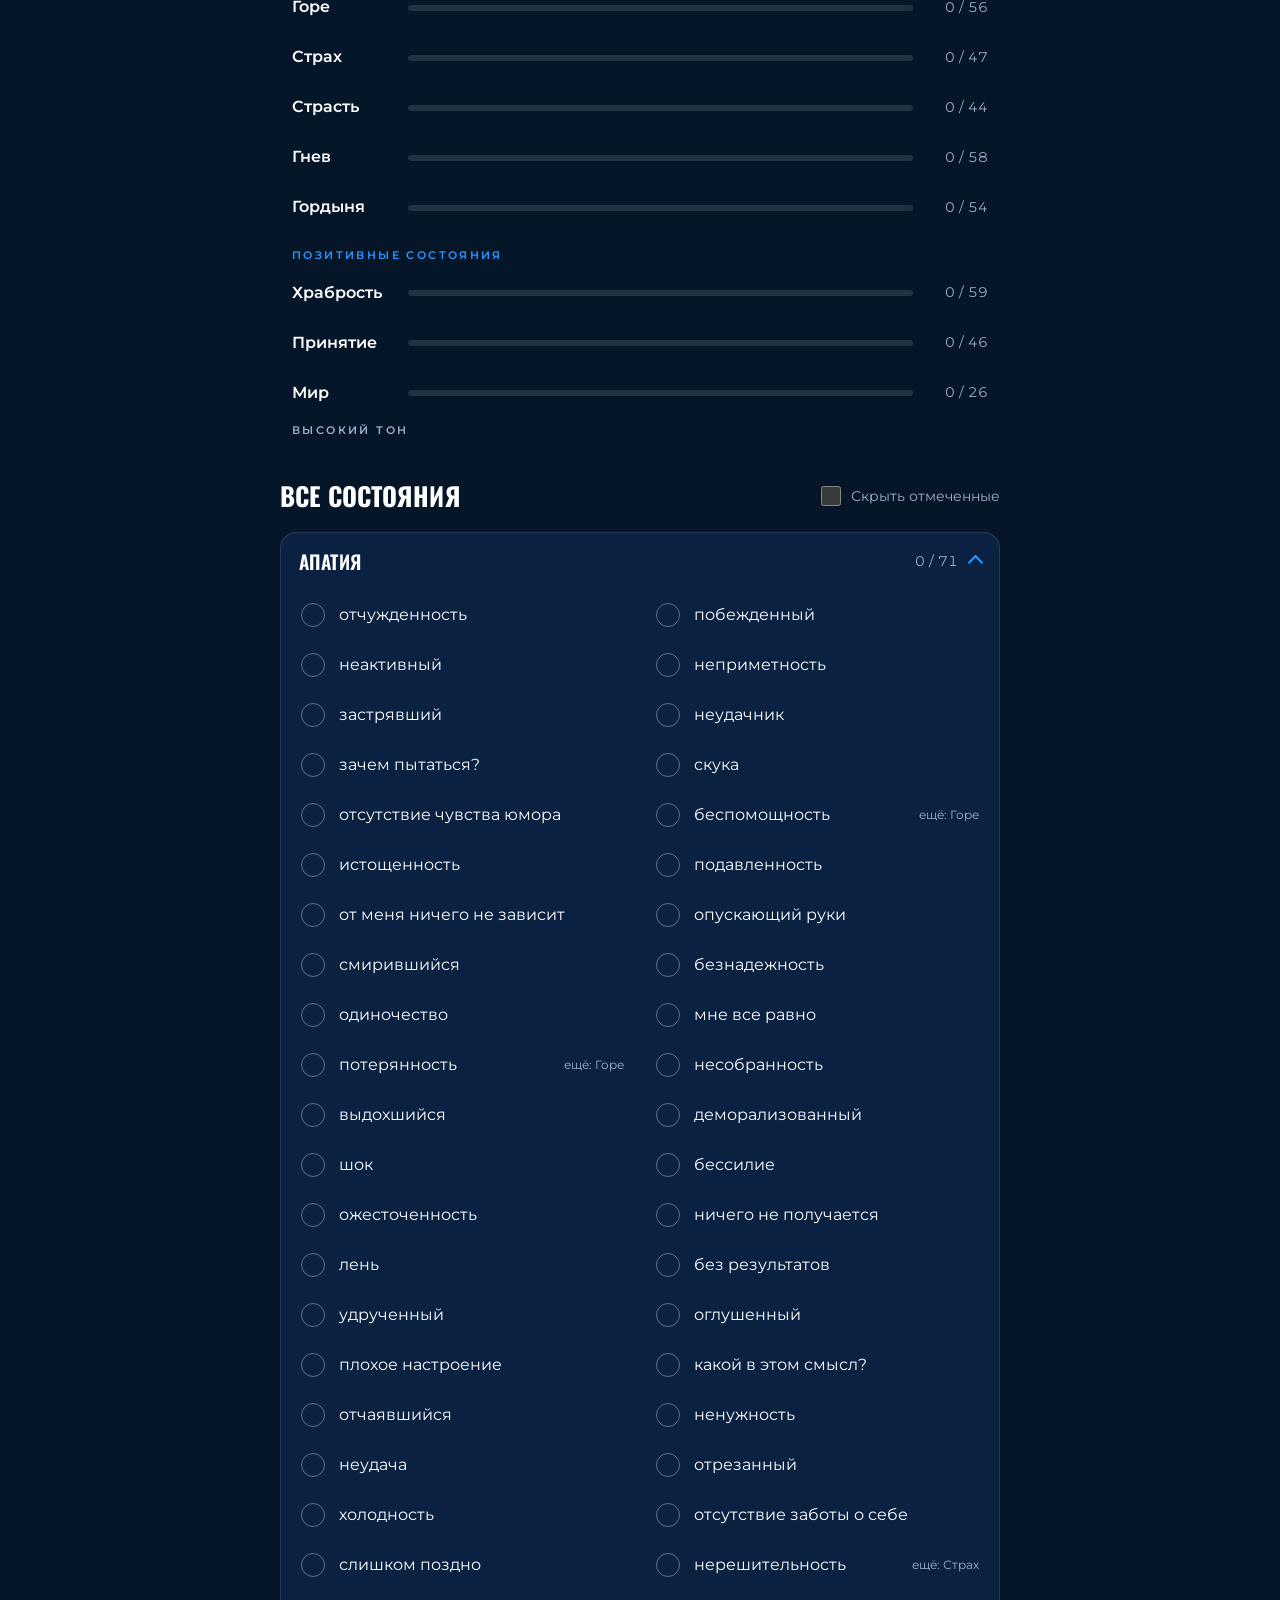
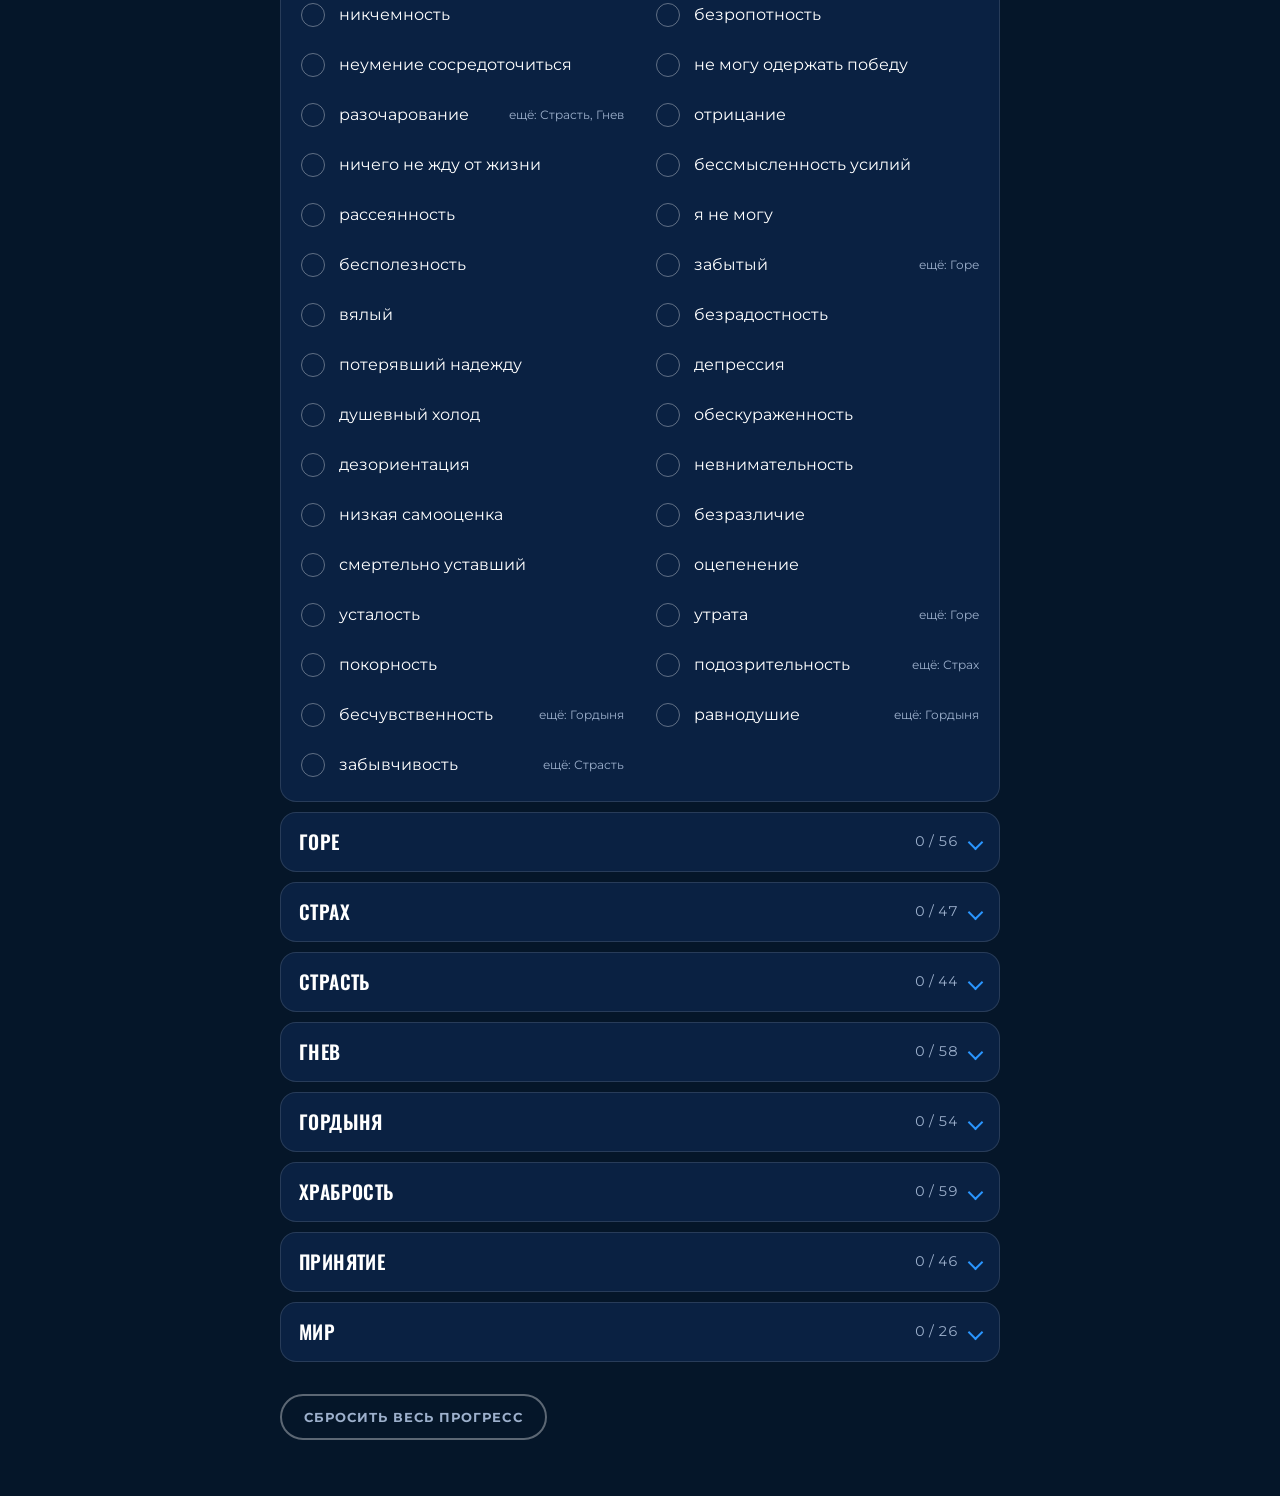
==== commit ef8f2301: "Дизайн в стиле программы Татьяны Хавро Цвета и шрифты как на сайте программы: тёмно-синий фон, синий" ====
--- a/index.html
+++ b/index.html
@@ -3,7 +3,7 @@
 <head>
 <meta charset="utf-8">
 <meta name="viewport" content="width=device-width, initial-scale=1, viewport-fit=cover">
-<meta name="theme-color" content="#0E7A74">
+<meta name="theme-color" content="#051629">
 <meta name="apple-mobile-web-app-capable" content="yes">
 <meta name="mobile-web-app-capable" content="yes">
 <meta name="apple-mobile-web-app-title" content="Эмоции">
@@ -13,72 +13,45 @@
 <title>Проработка эмоций</title>
 <link rel="preconnect" href="https://fonts.googleapis.com">
 <link rel="preconnect" href="https://fonts.gstatic.com" crossorigin>
-<link rel="stylesheet" href="https://fonts.googleapis.com/css2?family=Geologica:wght@300;400;500;600&family=Onest:wght@400;500;600&display=swap">
+<link rel="stylesheet" href="https://fonts.googleapis.com/css2?family=Oswald:wght@500;600;700&family=Montserrat:wght@400;500;600;700&display=swap">
 <style>
 :root {
-  /* Layout: one column. A sticky tally on top, the next batch of states first, then the nine clusters from low tone to high tone. */
-  color-scheme: light;
-  --bg: #F3F6F7;
-  --surface: #FFFFFF;
-  --ink: #142129;
-  --muted: #55656F;
-  --line: #DCE3E7;
-  --line-strong: #AEBBC3;
-  --accent: #0E7A74;
-  --accent-soft: #E0F2F0;
-  --on-accent: #FFFFFF;
-  --done: #66747E;
-  --low: #4A5670;
-  --high: #0E8B82;
-  --font-display: 'Geologica', 'Onest', system-ui, sans-serif;
-  --font-body: 'Onest', system-ui, -apple-system, 'Segoe UI', sans-serif;
-}
-@media (prefers-color-scheme: dark) {
-  :root:not([data-theme="light"]) {
-    --bg: #0E171C;
-    --surface: #16222A;
-    --ink: #E5EDF1;
-    --muted: #93A3AE;
-    --line: #25343D;
-    --line-strong: #4B5E6A;
-    --accent: #5CC8BE;
-    --accent-soft: #163A3B;
-    --on-accent: #06211F;
-    --done: #8294A0;
-    --low: #8393B4;
-    --high: #52CFC3;
-    color-scheme: dark;
-  }
-}
-:root[data-theme="dark"] {
-  --bg: #0E171C;
-  --surface: #16222A;
-  --ink: #E5EDF1;
-  --muted: #93A3AE;
-  --line: #25343D;
-  --line-strong: #4B5E6A;
-  --accent: #5CC8BE;
-  --accent-soft: #163A3B;
-  --on-accent: #06211F;
-  --done: #8294A0;
-  --low: #8393B4;
-  --high: #52CFC3;
+  /* Layout: one column in the program's look (deep navy, heavy condensed caps, electric blue).
+     Sticky tally on top, a banner like the program's, the instruction, the next batch, then the nine clusters from low tone to high tone.
+     Single dark look on purpose, same as the program's site. */
   color-scheme: dark;
+  --bg: #051629;
+  --bg2: #03101F;
+  --surface: #0A2142;
+  --ink: #FFFFFF;
+  --muted: #9DB0CC;
+  --line: rgba(255, 255, 255, 0.12);
+  --line-strong: rgba(255, 255, 255, 0.35);
+  --blue: #0082FE;
+  --blue-hi: #2A96FF;
+  --blue-soft: rgba(0, 130, 254, 0.14);
+  --danger: #FF7A7E;
+  --done: #7F93B0;
+  --low: #4F6FA3;
+  --high: #2A96FF;
+  --display: "Oswald", "Arial Narrow", Impact, sans-serif;
+  --body: "Montserrat", system-ui, -apple-system, "Segoe UI", sans-serif;
 }
 
 [hidden] { display: none !important; }
-html { padding-top: env(safe-area-inset-top, 0px); padding-bottom: env(safe-area-inset-bottom, 0px); }
-body { margin: 0; }
+html { padding-top: env(safe-area-inset-top, 0px); padding-bottom: env(safe-area-inset-bottom, 0px); background: var(--bg); }
 * { box-sizing: border-box; }
 body {
+  margin: 0;
   background: var(--bg);
   color: var(--ink);
-  font-family: var(--font-body);
+  font-family: var(--body);
   font-size: 16px;
-  line-height: 1.5;
+  line-height: 1.55;
   padding-block: 0 56px;
   padding-left: max(16px, env(safe-area-inset-left, 0px));
   padding-right: max(16px, env(safe-area-inset-right, 0px));
+  overflow-x: clip;
 }
 body::before {
   content: "";
@@ -89,11 +62,15 @@
   background: var(--bg);
 }
 .wrap { max-width: 720px; margin: 0 auto; display: flex; flex-direction: column; gap: 32px; }
-h1, h2 { font-family: var(--font-display); margin: 0; text-wrap: balance; }
-h1 { font-weight: 300; font-size: 2rem; line-height: 1.15; letter-spacing: -0.01em; }
-h2 { font-weight: 500; font-size: 1.2rem; line-height: 1.25; }
+h1, h2 { font-family: var(--display); font-weight: 700; text-transform: uppercase; margin: 0; text-wrap: balance; letter-spacing: .005em; }
+h1 { font-size: clamp(40px, 11.5vw, 76px); line-height: 1.1; }
+h2 { font-size: 1.6rem; line-height: 1; }
 p { margin: 0; }
 button { font: inherit; color: inherit; }
+.b { color: var(--blue); }
+
+/* Small spaced caps, as on the banner */
+.lbl, .sep, .ladder-end, .instr-text .mark { font-size: 0.68rem; line-height: 1.4; letter-spacing: .22em; text-transform: uppercase; color: var(--muted); font-weight: 600; }
 
 /* Sticky tally */
 .bar {
@@ -101,145 +78,184 @@
   top: env(safe-area-inset-top, 0px);
   z-index: 5;
   background: var(--bg);
-  padding: 10px 0 12px;
+  padding: 12px 0;
   border-bottom: 1px solid var(--line);
   display: grid;
   grid-template-columns: 1fr auto;
   gap: 2px 16px;
   align-items: end;
 }
-.bar .lbl { font-size: 0.72rem; letter-spacing: 0.08em; text-transform: uppercase; color: var(--muted); font-weight: 600; }
-.bar .big { font-family: var(--font-display); font-weight: 400; font-size: 1.7rem; line-height: 1.1; font-variant-numeric: tabular-nums; }
-.bar .big small { font-size: 0.95rem; color: var(--muted); font-family: var(--font-body); }
+.bar .big { font-family: var(--display); font-weight: 700; font-size: 2rem; line-height: 1.05; font-variant-numeric: tabular-nums; }
+.bar .big small { font-family: var(--body); font-size: 0.9rem; font-weight: 500; color: var(--muted); }
 .bar .right { text-align: right; }
-.bar .meter { grid-column: 1 / -1; margin-top: 8px; }
-.bar .save { grid-column: 1 / -1; font-size: 0.75rem; color: var(--muted); min-height: 1.1em; }
+.bar .meter { grid-column: 1 / -1; margin-top: 10px; }
+.bar .save { grid-column: 1 / -1; font-size: 0.72rem; color: var(--muted); min-height: 1.1em; }
 .meter { height: 6px; border-radius: 3px; background: var(--line); overflow: hidden; }
-.meter i { display: block; height: 100%; width: 0; background: var(--accent); border-radius: 3px; transition: width .25s ease; }
-
-/* Intro */
-.intro { display: flex; flex-direction: column; gap: 8px; padding-top: 8px; }
-.intro p { color: var(--muted); max-width: 60ch; }
+.meter i { display: block; height: 100%; width: 0; background: linear-gradient(90deg, var(--blue), var(--blue-hi)); border-radius: 3px; transition: width .25s ease; }
+
+/* Banner */
+.intro { display: flex; flex-direction: column; gap: 18px; padding-top: 8px; }
+.intro > p { color: var(--muted); max-width: 60ch; }
+.banner {
+  position: relative;
+  isolation: isolate;
+  overflow: hidden;
+  background: var(--bg2);
+  border: 1px solid var(--line);
+  border-radius: 20px;
+  min-height: 230px;
+  padding: 34px 22px 28px;
+  display: flex;
+  flex-direction: column;
+  justify-content: center;
+  gap: 24px;
+}
+.banner .words {
+  position: absolute; z-index: -2;
+  left: 52%; top: 50%; translate: 0 -50%;
+  display: flex; flex-direction: column;
+  font-family: var(--display); font-weight: 700; text-transform: uppercase;
+  font-size: 66px; line-height: .9;
+  color: transparent; -webkit-text-stroke: 1.2px rgba(255, 255, 255, .13);
+  white-space: nowrap; user-select: none; pointer-events: none;
+}
+.banner .circle {
+  position: absolute; z-index: -1;
+  width: clamp(240px, 50%, 380px); aspect-ratio: 1; border-radius: 50%;
+  background: var(--blue);
+  right: calc(clamp(240px, 50%, 380px) * -0.62); top: 50%; translate: 0 -50%;
+}
+.sign { display: flex; align-items: center; gap: 14px; font-size: 0.7rem; letter-spacing: .34em; text-transform: uppercase; font-weight: 500; }
+.sign::before { content: ""; flex: none; width: 48px; height: 1px; background: var(--ink); }
 
 /* Rows */
 .row {
   position: relative;
   display: flex;
   align-items: center;
-  gap: 12px;
+  gap: 14px;
   min-height: 48px;
   padding: 8px 12px;
-  border-radius: 10px;
+  border-radius: 12px;
   cursor: pointer;
 }
-.row:hover { background: var(--accent-soft); }
+.row:hover { background: var(--blue-soft); }
 .row input { position: absolute; inset: 0; width: 100%; height: 100%; margin: 0; opacity: 0; cursor: pointer; }
-.row:has(input:focus-visible) { outline: 2px solid var(--accent); outline-offset: 1px; }
+.row:has(input:focus-visible) { outline: 2px solid var(--blue-hi); outline-offset: 1px; }
 .box {
   flex: none;
-  width: 22px; height: 22px;
+  width: 24px; height: 24px;
   border: 1.6px solid var(--line-strong);
-  border-radius: 7px;
-  background: var(--surface);
+  border-radius: 50%;
   display: grid; place-items: center;
   transition: background .15s, border-color .15s;
 }
 .box::after {
   content: "";
   width: 5px; height: 10px;
-  border: solid var(--on-accent);
+  border: solid #FFFFFF;
   border-width: 0 2px 2px 0;
   transform: rotate(45deg) translate(-1px, -1px);
   opacity: 0;
 }
-.row.done .box { background: var(--accent); border-color: var(--accent); }
+.row.done .box { background: var(--blue); border-color: var(--blue); }
 .row.done .box::after { opacity: 1; }
 .txt { flex: 1; min-width: 0; overflow-wrap: anywhere; }
 .row.done .txt { text-decoration: line-through; text-decoration-thickness: 1px; color: var(--done); }
-.tag { flex: none; max-width: 45%; font-size: 0.74rem; line-height: 1.25; color: var(--muted); text-align: right; }
+.tag { flex: none; max-width: 45%; font-size: 0.72rem; line-height: 1.25; color: var(--muted); text-align: right; }
 
 /* Next batch */
 .batch {
   background: var(--surface);
-  border: 1.5px solid var(--accent);
-  border-radius: 16px;
-  padding: 16px 8px 12px;
+  border: 1.5px solid var(--blue);
+  border-radius: 20px;
+  padding: 18px 8px 14px;
   display: flex; flex-direction: column; gap: 10px;
-}
-.batch-head { display: flex; flex-wrap: wrap; align-items: center; justify-content: space-between; gap: 10px 16px; padding: 0 8px; }
+  box-shadow: 0 24px 48px -28px rgba(0, 130, 254, .8);
+}
+.batch-head { display: flex; flex-wrap: wrap; align-items: center; justify-content: space-between; gap: 10px 16px; padding: 0 10px; }
 .chips { display: flex; gap: 6px; align-items: center; font-size: 0.85rem; color: var(--muted); }
 .chips button {
-  min-width: 44px; min-height: 36px; padding: 0 12px;
+  min-width: 44px; min-height: 36px; padding: 0 14px;
   border: 1px solid var(--line-strong); border-radius: 999px;
-  background: transparent; cursor: pointer; font-weight: 500;
-}
-.chips button[aria-pressed="true"] { background: var(--accent); border-color: var(--accent); color: var(--on-accent); }
+  background: transparent; cursor: pointer; font-weight: 600;
+}
+.chips button[aria-pressed="true"] { background: var(--blue); border-color: var(--blue); color: #FFFFFF; }
 .batch-list { display: flex; flex-direction: column; }
-.batch-foot { display: flex; flex-wrap: wrap; align-items: center; gap: 10px 16px; padding: 4px 8px 0; }
+.batch-foot { display: flex; flex-wrap: wrap; align-items: center; gap: 10px 16px; padding: 4px 10px 0; }
 .btn {
-  min-height: 44px; padding: 0 18px;
-  border: 1px solid var(--accent); border-radius: 10px;
-  background: transparent; color: var(--accent);
-  font-weight: 600; cursor: pointer;
-}
-.btn.primary { background: var(--accent); color: var(--on-accent); }
-.btn:focus-visible, .chips button:focus-visible, .rung:focus-visible, summary:focus-visible { outline: 2px solid var(--accent); outline-offset: 2px; }
-.note { font-size: 0.9rem; color: var(--muted); }
-
-/* How-to */
-details.how, details.instr { background: var(--surface); border: 1px solid var(--line); border-radius: 12px; }
+  display: inline-flex; align-items: center; justify-content: center;
+  min-height: 46px; padding: 0 22px;
+  border: 2px solid var(--line-strong); border-radius: 999px;
+  background: transparent; color: var(--ink);
+  font: 700 0.8rem var(--body); letter-spacing: .08em; text-transform: uppercase;
+  cursor: pointer; transition: background .2s, border-color .2s;
+}
+.btn:hover { border-color: var(--ink); }
+.btn.primary { background: var(--blue); border-color: var(--blue); color: #FFFFFF; }
+.btn.primary:hover { background: var(--blue-hi); border-color: var(--blue-hi); }
+.btn:focus-visible, .chips button:focus-visible, .rung:focus-visible, summary:focus-visible { outline: 2px solid var(--blue-hi); outline-offset: 2px; }
+.note { font-size: 0.88rem; color: var(--muted); }
+
+/* How-to and instruction */
+details.how, details.instr { background: var(--surface); border: 1px solid var(--line); border-radius: 16px; }
 details > summary { list-style: none; cursor: pointer; }
 details > summary::-webkit-details-marker { display: none; }
-details.how > summary, details.instr > summary { display: flex; align-items: center; justify-content: space-between; gap: 12px; padding: 14px 16px; min-height: 52px; font-weight: 600; }
+details.how > summary, details.instr > summary {
+  display: flex; align-items: center; justify-content: space-between; gap: 12px;
+  padding: 16px 18px; min-height: 58px;
+  font-family: var(--display); font-weight: 600; text-transform: uppercase; font-size: 1.15rem; line-height: 1.15; letter-spacing: .02em;
+}
 details > summary .chev, .cl > summary::after {
-  content: ""; flex: none; width: 8px; height: 8px;
-  border: solid var(--muted); border-width: 0 2px 2px 0;
+  content: ""; flex: none; width: 9px; height: 9px;
+  border: solid var(--blue-hi); border-width: 0 2px 2px 0;
   transform: rotate(45deg); transition: transform .15s;
 }
 details[open] > summary .chev { transform: rotate(-135deg); }
 .cl[open] > summary::after { transform: rotate(-135deg); }
-.how-body, .instr-body { padding: 0 16px 16px; display: flex; flex-direction: column; gap: 12px; }
-.how-body ol { margin: 0; padding-left: 1.3em; display: flex; flex-direction: column; gap: 6px; }
-.instr-hint { font-size: 0.92rem; color: var(--muted); background: var(--accent-soft); border-radius: 10px; padding: 10px 14px; }
+.how-body, .instr-body { padding: 0 18px 18px; display: flex; flex-direction: column; gap: 14px; }
+.how-body ol { margin: 0; padding-left: 1.4em; display: flex; flex-direction: column; gap: 8px; }
+.how-body li::marker { color: var(--blue-hi); font-weight: 700; }
+.instr-hint { font-size: 0.92rem; color: var(--ink); background: var(--blue-soft); border-left: 3px solid var(--blue); border-radius: 10px; padding: 10px 14px; }
 .instr-text { display: flex; flex-direction: column; gap: 14px; max-width: 62ch; }
-.instr-text p { font-size: 1.05rem; line-height: 1.65; color: var(--ink); overflow-wrap: anywhere; }
-.instr-text .mark { font-size: 0.72rem; line-height: 1.4; letter-spacing: 0.08em; text-transform: uppercase; color: var(--muted); font-weight: 600; }
-.instr-text .key { color: var(--accent); font-weight: 600; white-space: nowrap; }
+.instr-text p { font-size: 1.02rem; line-height: 1.7; overflow-wrap: anywhere; }
+.instr-text .key { color: var(--blue-hi); font-weight: 600; white-space: nowrap; }
 
 /* Ladder */
-.ladder { display: flex; flex-direction: column; gap: 2px; margin-top: 12px; }
-.ladder-end { font-size: 0.72rem; letter-spacing: 0.08em; text-transform: uppercase; color: var(--muted); font-weight: 600; padding: 4px 12px; }
+.ladder { display: flex; flex-direction: column; gap: 2px; margin-top: 14px; }
+.ladder-end { padding: 4px 12px; }
 .rung {
-  --rung: var(--accent);
+  --rung: var(--blue);
   --rung: color-mix(in oklab, var(--low), var(--high) calc(var(--i) * 12.5%));
   display: grid; grid-template-columns: 6.5rem 1fr auto; align-items: center; gap: 12px;
   width: 100%; min-height: 48px; padding: 6px 12px;
-  background: transparent; border: 0; border-radius: 10px; text-align: left; cursor: pointer;
-}
-.rung:hover { background: var(--accent-soft); }
+  background: transparent; border: 0; border-radius: 12px; text-align: left; cursor: pointer;
+}
+.rung > span:first-child { font-weight: 600; }
+.rung:hover { background: var(--blue-soft); }
 .rung .meter i { background: var(--rung); }
-.rung .cnt { font-variant-numeric: tabular-nums; font-size: 0.9rem; color: var(--muted); min-width: 4.5em; text-align: right; }
-.rung.full .cnt { color: var(--accent); font-weight: 600; }
-.sep { font-size: 0.72rem; letter-spacing: 0.08em; text-transform: uppercase; color: var(--muted); font-weight: 600; padding: 12px 12px 4px; }
+.rung .cnt { font-variant-numeric: tabular-nums; font-size: 0.88rem; color: var(--muted); min-width: 4.5em; text-align: right; }
+.rung.full .cnt { color: var(--blue-hi); font-weight: 600; }
+.sep { padding: 14px 12px 4px; color: var(--blue-hi); }
 
 /* Clusters */
-.cl-head { display: flex; flex-wrap: wrap; align-items: center; justify-content: space-between; gap: 8px 16px; margin-bottom: 12px; }
-.switch { display: inline-flex; align-items: center; gap: 10px; min-height: 44px; cursor: pointer; font-size: 0.92rem; color: var(--muted); }
-.switch input { width: 20px; height: 20px; accent-color: var(--accent); margin: 0; }
+.cl-head { display: flex; flex-wrap: wrap; align-items: center; justify-content: space-between; gap: 8px 16px; margin-bottom: 14px; }
+.switch { display: inline-flex; align-items: center; gap: 10px; min-height: 44px; cursor: pointer; font-size: 0.9rem; color: var(--muted); }
+.switch input { width: 20px; height: 20px; accent-color: var(--blue); margin: 0; }
 .cls { display: flex; flex-direction: column; gap: 10px; }
-.cl { background: var(--surface); border: 1px solid var(--line); border-radius: 12px; scroll-margin-top: calc(env(safe-area-inset-top, 0px) + 110px); }
-.cl > summary { display: flex; align-items: center; gap: 12px; padding: 14px 16px; min-height: 56px; }
-.cl .cn { font-family: var(--font-display); font-weight: 500; font-size: 1.05rem; flex: 1; min-width: 0; }
-.cl .cc { font-size: 0.9rem; color: var(--muted); font-variant-numeric: tabular-nums; }
-.cl .cc.full { color: var(--accent); font-weight: 600; }
+.cl { background: var(--surface); border: 1px solid var(--line); border-radius: 16px; scroll-margin-top: calc(env(safe-area-inset-top, 0px) + 110px); }
+.cl > summary { display: flex; align-items: center; gap: 12px; padding: 14px 18px; min-height: 58px; }
+.cl .cn { font-family: var(--display); font-weight: 600; text-transform: uppercase; font-size: 1.2rem; letter-spacing: .02em; flex: 1; min-width: 0; }
+.cl .cc { font-size: 0.88rem; color: var(--muted); font-variant-numeric: tabular-nums; }
+.cl .cc.full { color: var(--blue-hi); font-weight: 600; }
 .grid { display: grid; grid-template-columns: repeat(auto-fill, minmax(240px, 1fr)); gap: 2px 8px; padding: 0 8px 12px; }
 .hide-done .cl .row.done { display: none; }
 
 /* Footer */
 .read-once { display: flex; flex-direction: column; gap: 4px; }
 .reset { display: flex; flex-wrap: wrap; gap: 10px; align-items: center; }
-.reset .btn { border-color: var(--line-strong); color: var(--muted); }
-.reset .btn.danger { border-color: var(--accent); color: var(--accent); }
+.reset .btn { color: var(--muted); }
+.reset .btn.danger { border-color: var(--danger); color: var(--danger); }
 
 @media (prefers-reduced-motion: reduce) {
   * { transition: none !important; }
@@ -264,7 +280,12 @@
   </div>
 
   <header class="intro">
-    <h1>Проработка эмоций</h1>
+    <div class="banner">
+      <div class="words" aria-hidden="true"><span>Масштаб</span><span>Масштаб</span><span>Масштаб</span><span>Масштаб</span></div>
+      <div class="circle" aria-hidden="true"></div>
+      <h1>Проработка<br><span class="b">эмоций</span></h1>
+      <p class="sign">Татьяна Хавро</p>
+    </div>
     <p>Шкала эмоций Метода Седоны. Девять кластеров идут от низкого тона к высокому, начинать нужно с Апатии. Отмеченное состояние можно вычеркнуть и больше к нему не возвращаться.</p>
   </header>
 
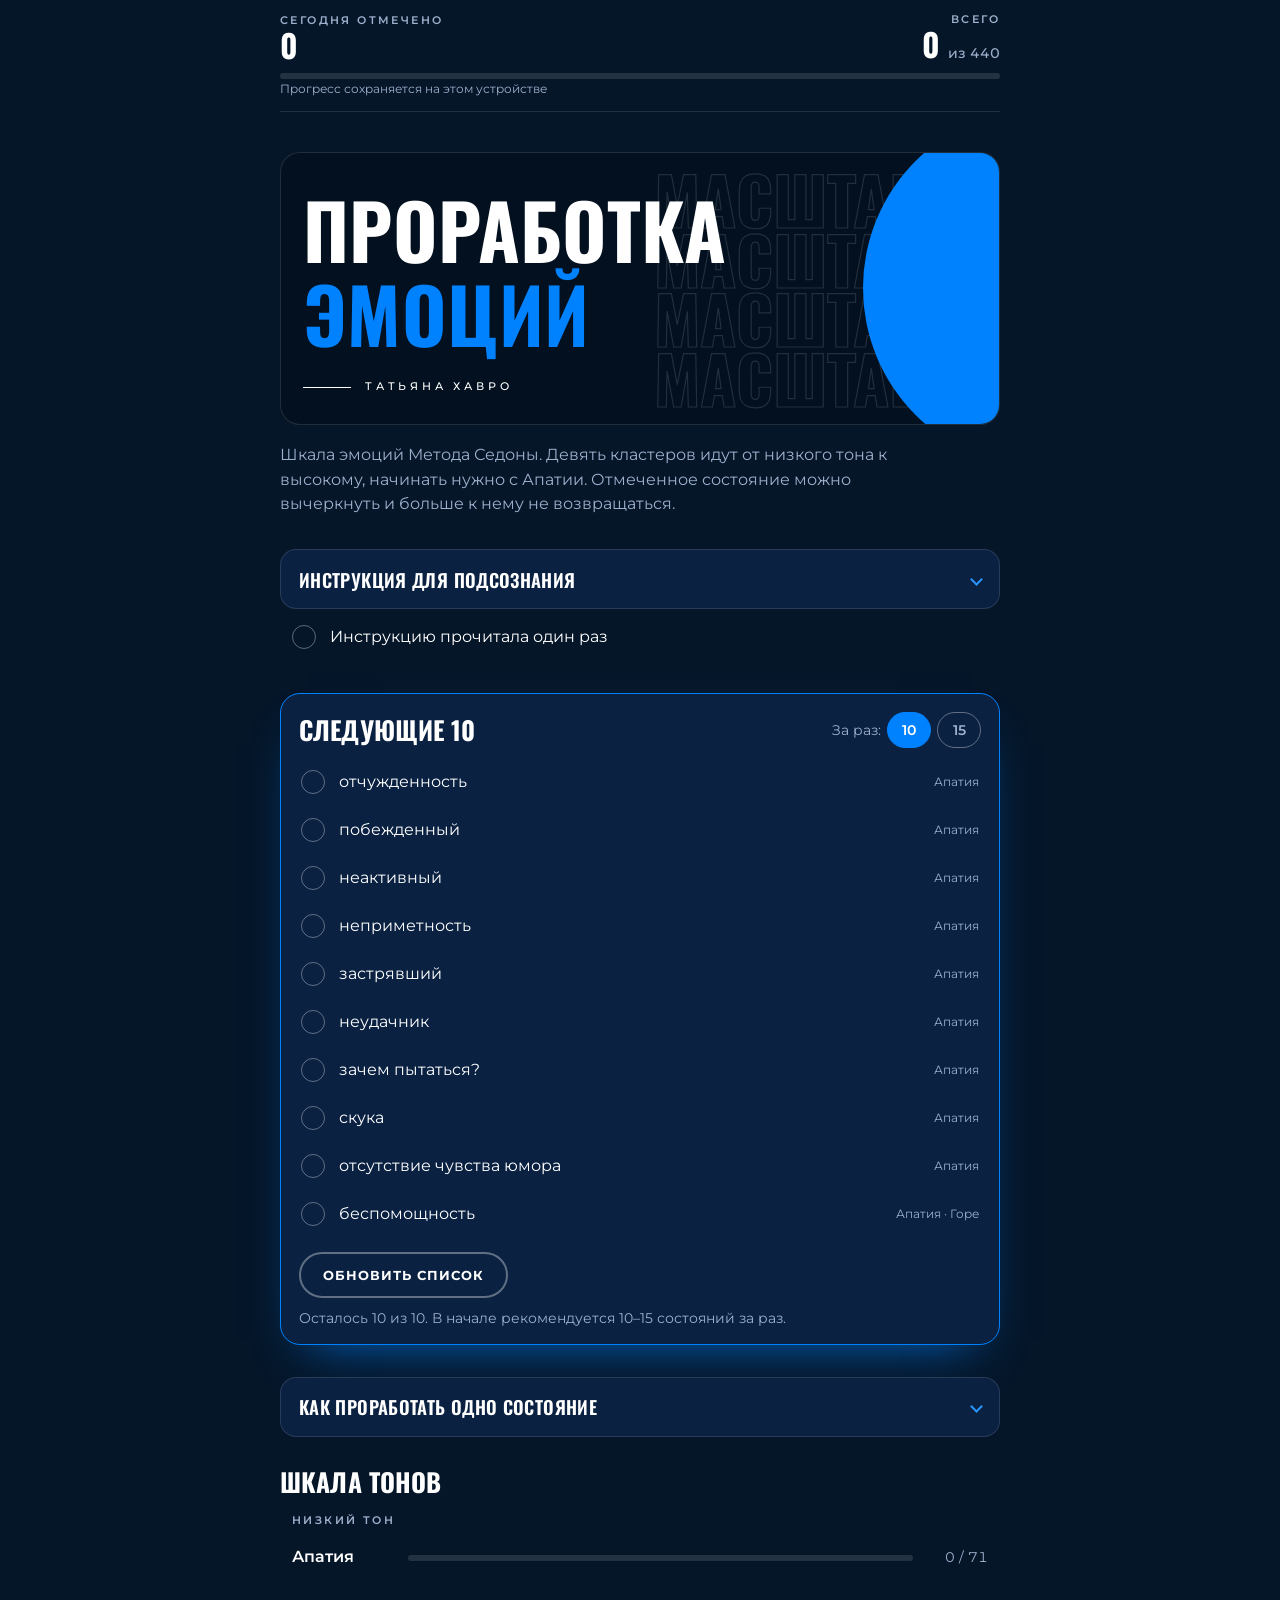
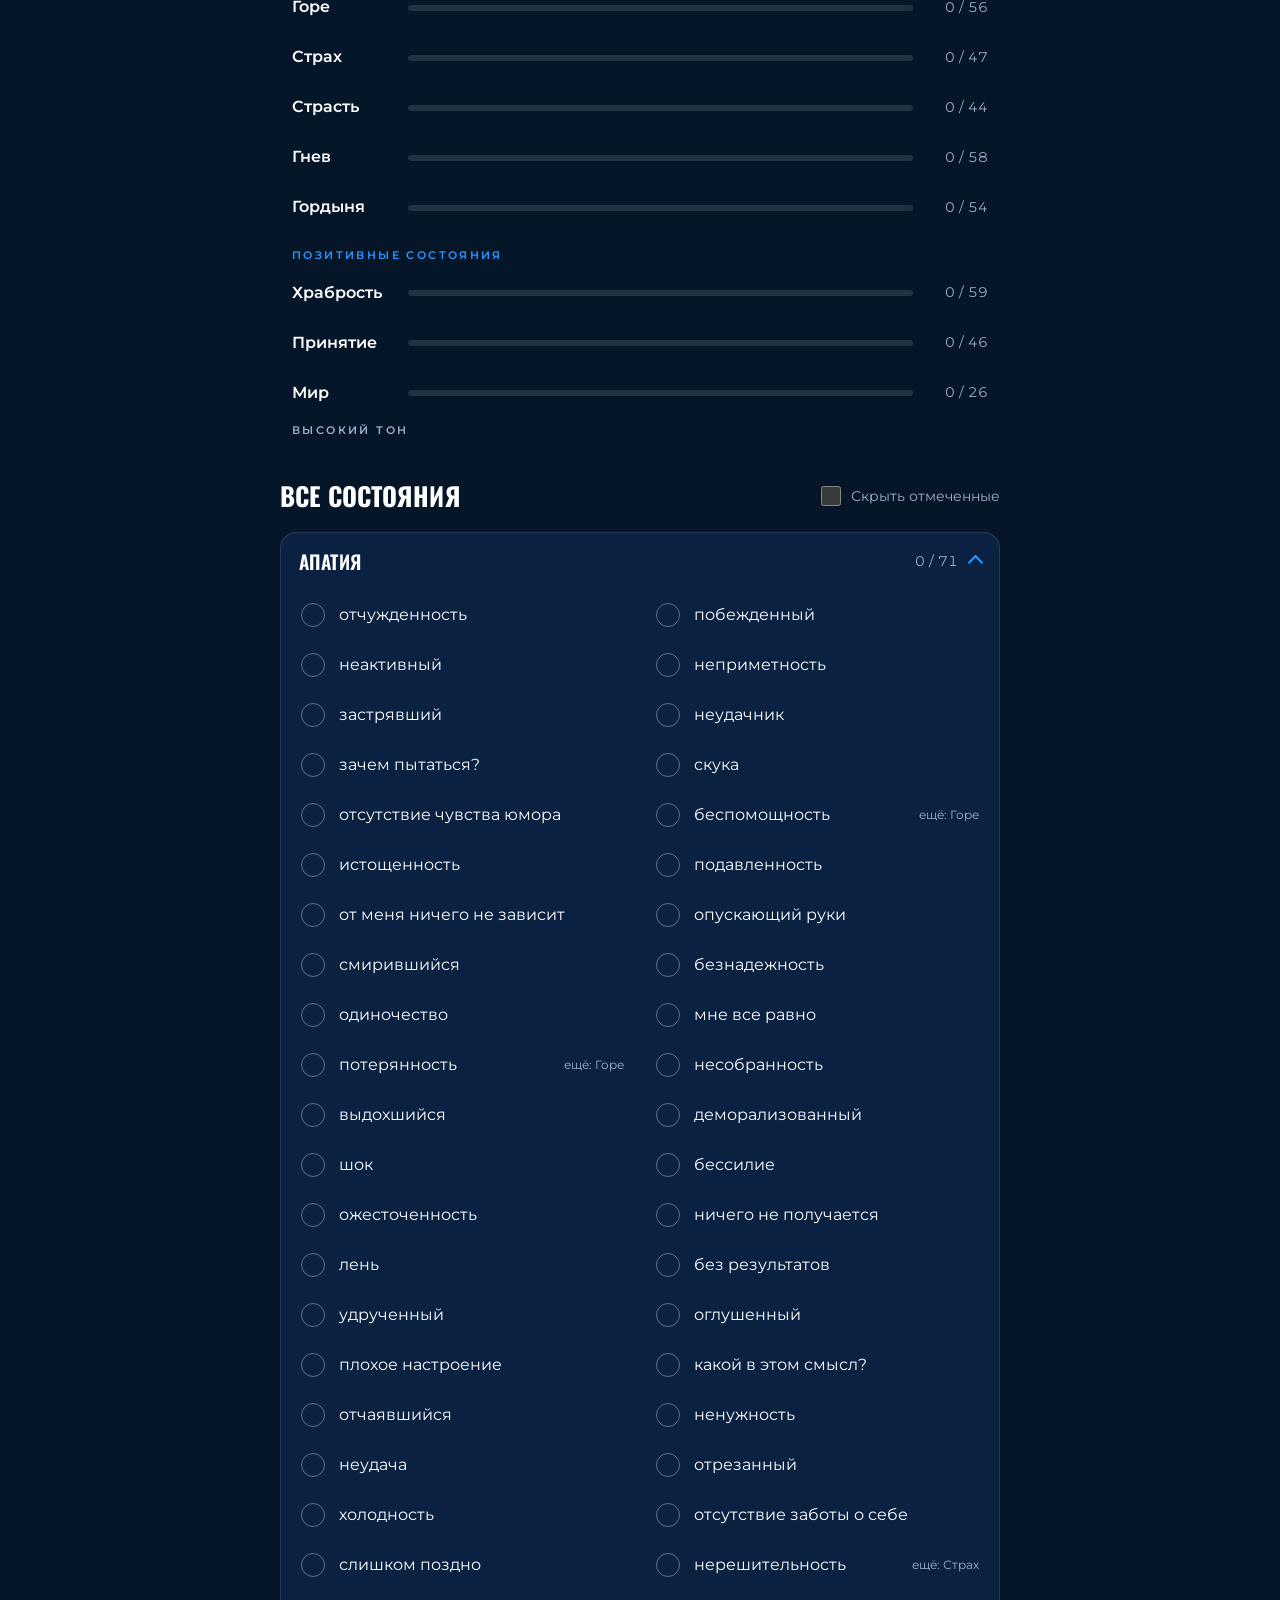
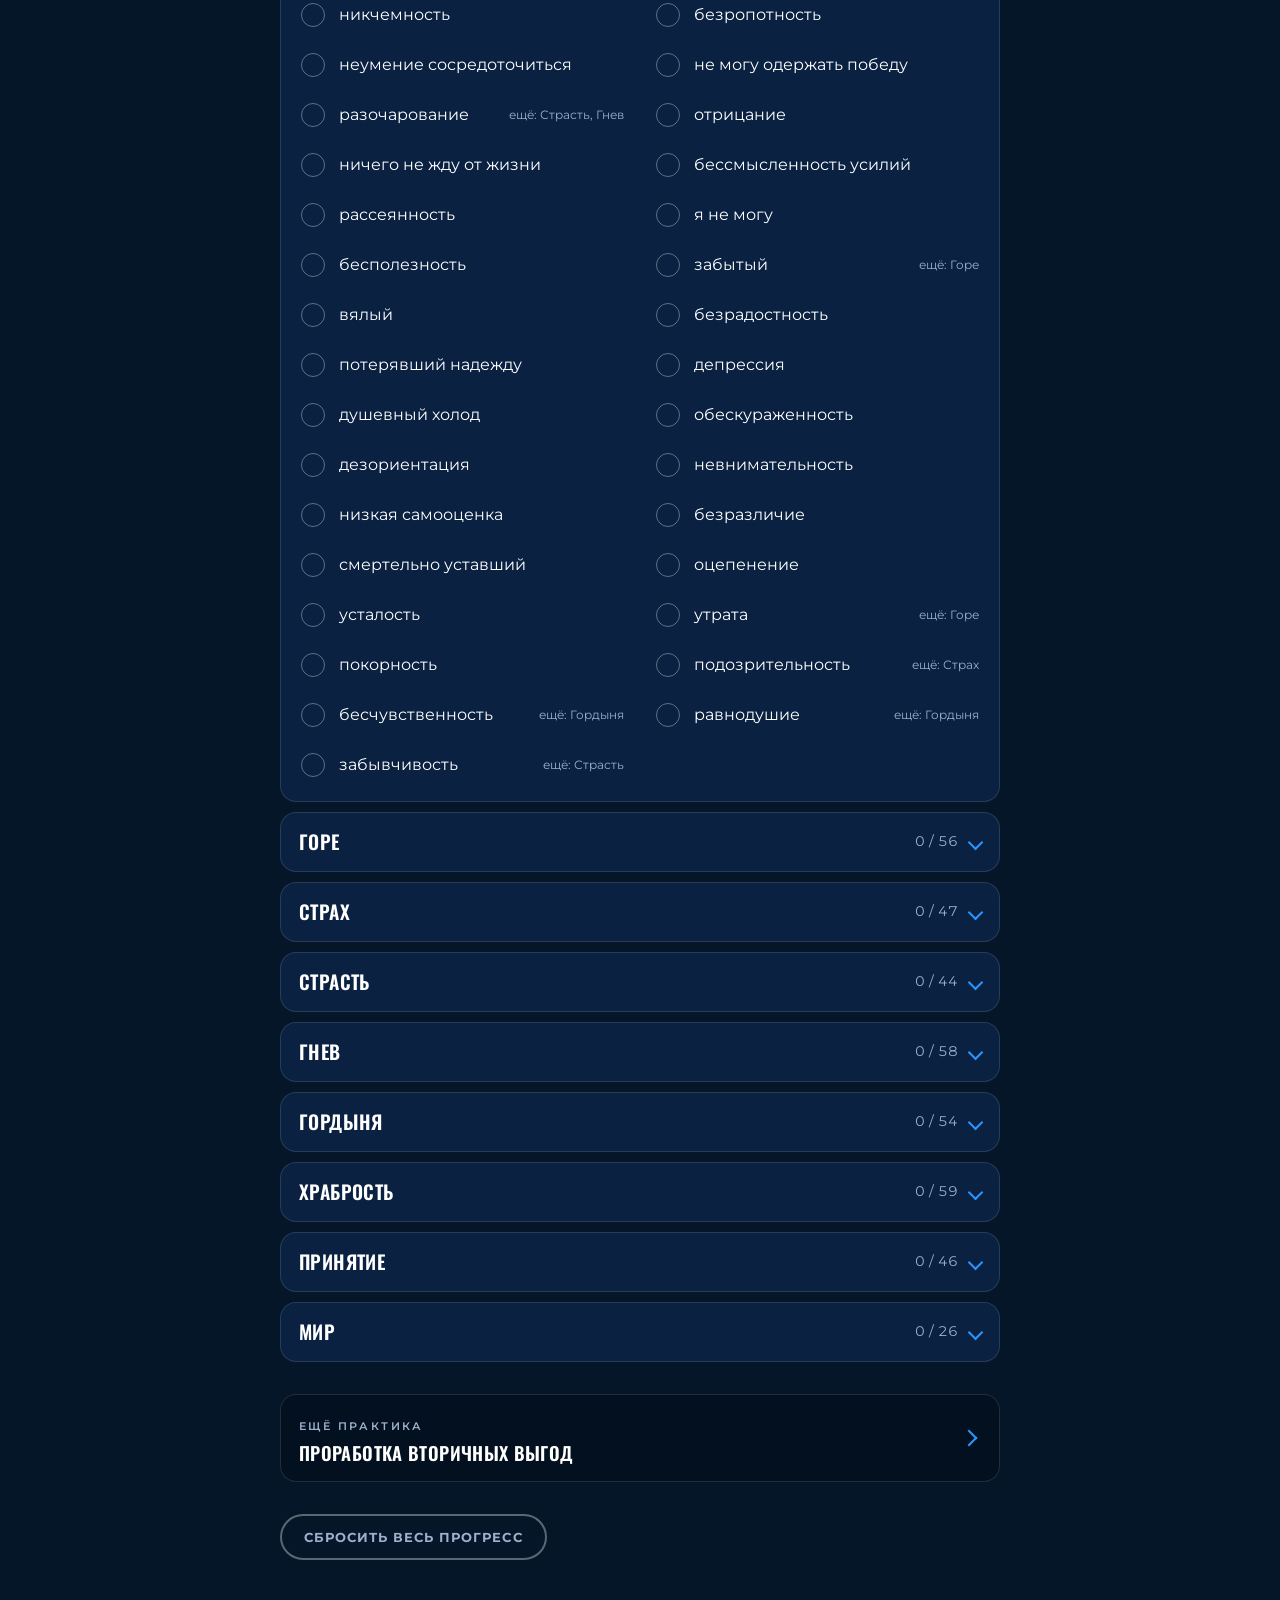
==== commit 5d335004: "Практика «Проработка вторичных выгод» Новая страница vygody.html в стиле приложения: баннер «МАСШТАБ" ====
--- a/index.html
+++ b/index.html
@@ -251,14 +251,97 @@
 .grid { display: grid; grid-template-columns: repeat(auto-fill, minmax(240px, 1fr)); gap: 2px 8px; padding: 0 8px 12px; }
 .hide-done .cl .row.done { display: none; }
 
+/* Link to the next practice */
+.next {
+  display: flex; align-items: center; justify-content: space-between; gap: 16px;
+  padding: 18px; min-height: 72px;
+  background: var(--bg2); border: 1px solid var(--line); border-radius: 16px;
+  color: inherit; text-decoration: none;
+  transition: border-color .25s;
+}
+.next b { display: block; font: 600 1.15rem/1.15 var(--display); text-transform: uppercase; letter-spacing: .02em; margin-top: 4px; transition: color .25s; }
+.next::after { content: ""; flex: none; width: 10px; height: 10px; border: solid var(--blue-hi); border-width: 2px 2px 0 0; transform: rotate(45deg); margin-right: 6px; transition: transform .25s cubic-bezier(.2, .8, .2, 1); }
+.next:focus-visible { outline: 2px solid var(--blue-hi); outline-offset: 2px; }
+
 /* Footer */
 .read-once { display: flex; flex-direction: column; gap: 4px; }
 .reset { display: flex; flex-wrap: wrap; gap: 10px; align-items: center; }
 .reset .btn { color: var(--muted); }
 .reset .btn.danger { border-color: var(--danger); color: var(--danger); }
 
+/* ---------- Motion (same feel as the program's site) ---------- */
+@keyframes rise { from { opacity: 0; transform: translateY(18px); } to { opacity: 1; transform: none; } }
+@keyframes zoomin { from { opacity: 0; transform: scale(.85); } to { opacity: 1; transform: none; } }
+@keyframes float { 0%, 100% { transform: translateY(0); } 50% { transform: translateY(-8px); } }
+@keyframes drift { from { transform: translateX(0); } to { transform: translateX(-8%); } }
+@keyframes pulse { 0% { box-shadow: 0 0 0 0 rgba(0, 130, 254, .6); } 70% { box-shadow: 0 0 0 16px rgba(0, 130, 254, 0); } 100% { box-shadow: 0 0 0 0 rgba(0, 130, 254, 0); } }
+@keyframes tick { 0% { transform: scale(.6); box-shadow: 0 0 0 0 rgba(0, 130, 254, .7); } 55% { transform: scale(1.2); } 100% { transform: scale(1); box-shadow: 0 0 0 14px rgba(0, 130, 254, 0); } }
+@keyframes check { from { opacity: 0; transform: rotate(45deg) translate(-1px, -1px) scale(.2); } to { opacity: 1; transform: rotate(45deg) translate(-1px, -1px) scale(1); } }
+@keyframes chip { 0% { transform: scale(.9); } 60% { transform: scale(1.08); } 100% { transform: scale(1); } }
+@keyframes flip { from { opacity: 0; transform: translateY(-12px); } to { opacity: 1; transform: none; } }
+@keyframes open { from { opacity: 0; transform: translateY(-8px); } to { opacity: 1; transform: none; } }
+
+/* Banner entrance, floating circle, drifting outline words */
+.banner h1, .banner .sign { animation: rise .8s cubic-bezier(.2, .8, .2, 1) both; }
+.banner .sign { animation-delay: .25s; }
+.banner .circle { animation: zoomin 1s cubic-bezier(.2, .8, .2, 1) .1s both, float 7s ease-in-out 1.2s infinite; }
+.banner .words { animation: drift 18s ease-in-out infinite alternate; }
+
+/* Buttons: lift, light sweep, press */
+.btn { position: relative; overflow: hidden; isolation: isolate; transition: background .25s, border-color .25s, color .25s, transform .25s cubic-bezier(.2, .8, .2, 1), box-shadow .25s; }
+.btn::after { content: ""; position: absolute; inset: 0; z-index: -1; pointer-events: none; background: linear-gradient(110deg, transparent 30%, rgba(255, 255, 255, .35) 50%, transparent 70%); transform: translateX(-120%); transition: transform .7s ease; }
+.btn:active { transform: scale(.96); transition-duration: .08s; }
+.btn.pulse { animation: pulse 2.4s ease-out infinite; }
+.chips button { transition: background .25s, border-color .25s, color .25s, transform .2s cubic-bezier(.2, .8, .2, 1); }
+.chips button:active { transform: scale(.9); }
+.chips button[aria-pressed="true"] { animation: chip .4s cubic-bezier(.3, 1.6, .5, 1); }
+
+/* Ticking a state: the circle pops with a ring, the check draws in, the word gets struck through */
+.row { transition: background .2s; }
+.row:active .box { transform: scale(.85); }
+.box { transition: background .2s, border-color .2s, transform .2s cubic-bezier(.3, 1.6, .5, 1); }
+.row.pop .box { animation: tick .5s cubic-bezier(.3, 1.6, .5, 1); }
+.row.pop .box::after { animation: check .3s ease-out .06s both; }
+.row.done .txt { text-decoration: none; }
+.txt > span {
+  background-image: linear-gradient(currentColor, currentColor);
+  background-repeat: no-repeat; background-position: 0 58%; background-size: 0% 1.5px;
+  -webkit-box-decoration-break: clone; box-decoration-break: clone;
+  transition: background-size .4s cubic-bezier(.2, .8, .2, 1);
+}
+.row.done .txt > span { background-size: 100% 1.5px; }
+.txt { transition: color .3s; }
+
+/* New batch slides in one by one */
+.batch-list .row { animation: rise .45s cubic-bezier(.2, .8, .2, 1) both; animation-delay: calc(var(--n, 0) * 40ms); }
+
+/* Counters flip when they change, bars fill smoothly */
+.bar .big span { display: inline-block; }
+.bump { animation: flip .4s cubic-bezier(.2, .8, .2, 1); }
+.meter i { transition: width .6s cubic-bezier(.2, .8, .2, 1); }
+
+/* Opening sections */
+details[open] > .how-body, details[open] > .instr-body, .cl[open] > .grid { animation: open .35s cubic-bezier(.2, .8, .2, 1); }
+details > summary .chev, .cl > summary::after { transition: transform .3s cubic-bezier(.2, .8, .2, 1); }
+.rung > span:first-child, .cl .cn, details.how > summary, details.instr > summary { transition: transform .25s cubic-bezier(.2, .8, .2, 1), color .25s; }
+
+/* Hover only where there is a mouse, so taps on a phone do not leave things lifted */
+@media (hover: hover) {
+  .btn:hover { transform: translateY(-2px); }
+  .btn:hover::after { transform: translateX(120%); }
+  .btn:not(.primary):hover { background: rgba(255, 255, 255, .06); }
+  .btn.primary:hover { box-shadow: 0 10px 28px -8px rgba(0, 130, 254, .75); }
+  .btn.pulse:hover { animation: none; }
+  .chips button:hover { border-color: var(--ink); transform: translateY(-1px); }
+  .rung:hover > span:first-child { transform: translateX(4px); color: var(--blue-hi); }
+  .cl > summary:hover .cn, details.how > summary:hover, details.instr > summary:hover { color: var(--blue-hi); }
+  .next:hover { border-color: var(--blue); }
+  .next:hover b { color: var(--blue-hi); }
+  .next:hover::after { transform: translateX(4px) rotate(45deg); }
+}
+
 @media (prefers-reduced-motion: reduce) {
-  * { transition: none !important; }
+  *, *::before, *::after { transition: none !important; animation: none !important; }
 }
 </style>
 
@@ -300,7 +383,7 @@
     <label class="row" id="introRow" data-intro="1">
       <input type="checkbox" id="introBox">
       <span class="box" aria-hidden="true"></span>
-      <span class="txt">Инструкцию прочитала один раз</span>
+      <span class="txt"><span>Инструкцию прочитала один раз</span></span>
     </label>
   </section>
 
@@ -345,6 +428,7 @@
     <div class="cls" id="clusters"></div>
   </section>
 
+  <a class="next" href="vygody.html"><span><span class="lbl">Ещё практика</span><b>Проработка вторичных выгод</b></span></a>
   <section class="reset">
     <button type="button" class="btn" id="resetAsk">Сбросить весь прогресс</button>
     <button type="button" class="btn danger" id="resetYes" hidden>Да, сбросить всё</button>
@@ -423,15 +507,15 @@
   }
 
   /* ---------- build ---------- */
-  function rowHTML(k, ci) {
+  function rowHTML(k, ci, n) {
     var m = meta[k], tag = '';
     if (ci < 0) {
       tag = m.cl.map(function (i) { return clusters[i].name; }).join(' · ');
     } else if (m.cl.length > 1) {
       tag = 'ещё: ' + m.cl.filter(function (i) { return i !== ci; }).map(function (i) { return clusters[i].name; }).join(', ');
     }
-    return '<label class="row" data-k="' + esc(k) + '"><input type="checkbox"><span class="box" aria-hidden="true"></span>' +
-      '<span class="txt">' + esc(m.word) + '</span>' + (tag ? '<span class="tag">' + esc(tag) + '</span>' : '') + '</label>';
+    return '<label class="row" data-k="' + esc(k) + '"' + (n >= 0 ? ' style="--n:' + n + '"' : '') + '><input type="checkbox"><span class="box" aria-hidden="true"></span>' +
+      '<span class="txt"><span>' + esc(m.word) + '</span></span>' + (tag ? '<span class="tag">' + esc(tag) + '</span>' : '') + '</label>';
   }
 
   function buildClusters() {
@@ -457,7 +541,7 @@
     batch = order.filter(function (k) { return !S.done[k]; }).slice(0, S.size);
     $('bsize').textContent = S.size;
     var h = '';
-    batch.forEach(function (k) { h += rowHTML(k, -1); });
+    batch.forEach(function (k, i) { h += rowHTML(k, -1, i); });
     $('batchList').innerHTML = h || '<p class="note" style="padding:12px">Все состояния отмечены.</p>';
     Array.prototype.forEach.call(document.querySelectorAll('.chips button'), function (b) {
       b.setAttribute('aria-pressed', String(+b.dataset.size === S.size));
@@ -467,6 +551,14 @@
   }
 
   /* ---------- update ---------- */
+  function replay(el, cls) { el.classList.remove(cls); void el.offsetWidth; el.classList.add(cls); }
+  function popKey(k) {
+    Array.prototype.forEach.call(document.querySelectorAll('.row[data-k="' + k.replace(/"/g, '\\"') + '"]'), function (r) { replay(r, 'pop'); });
+  }
+  function setNum(id, v) {
+    var el = $(id), s = String(v);
+    if (el.textContent !== s) { el.textContent = s; replay(el, 'bump'); }
+  }
   function syncKey(k) {
     var on = !!S.done[k];
     Array.prototype.forEach.call(document.querySelectorAll('.row[data-k="' + k.replace(/"/g, '\\"') + '"]'), function (r) {
@@ -481,19 +573,19 @@
     btn.hidden = false;
     if (left === 0) {
       btn.textContent = 'Следующие ' + S.size;
-      btn.classList.add('primary');
+      btn.classList.add('primary', 'pulse');
       note.textContent = 'Все отмечены.';
     } else {
       btn.textContent = 'Обновить список';
-      btn.classList.remove('primary');
+      btn.classList.remove('primary', 'pulse');
       note.textContent = 'Осталось ' + left + ' из ' + batch.length + '. В начале рекомендуется 10–15 состояний за раз.';
     }
   }
   function updateCounts() {
     var tot = 0, td = 0, t = today();
     order.forEach(function (k) { var v = S.done[k]; if (v) { tot++; if (v === t) td++; } });
-    $('today').textContent = td;
-    $('total').textContent = tot;
+    setNum('today', td);
+    setNum('total', tot);
     $('all').textContent = order.length;
     $('totalBar').style.width = (order.length ? tot / order.length * 100 : 0) + '%';
     clusters.forEach(function (c) {
@@ -527,12 +619,14 @@
     if (row.dataset.intro) {
       S.intro = inp.checked;
       row.classList.toggle('done', S.intro);
+      if (S.intro) replay(row, 'pop');
       scheduleSave();
       return;
     }
     var k = row.dataset.k;
     if (inp.checked) S.done[k] = today(); else delete S.done[k];
     syncKey(k);
+    if (inp.checked) popKey(k);
     updateCounts();
     scheduleSave();
   });
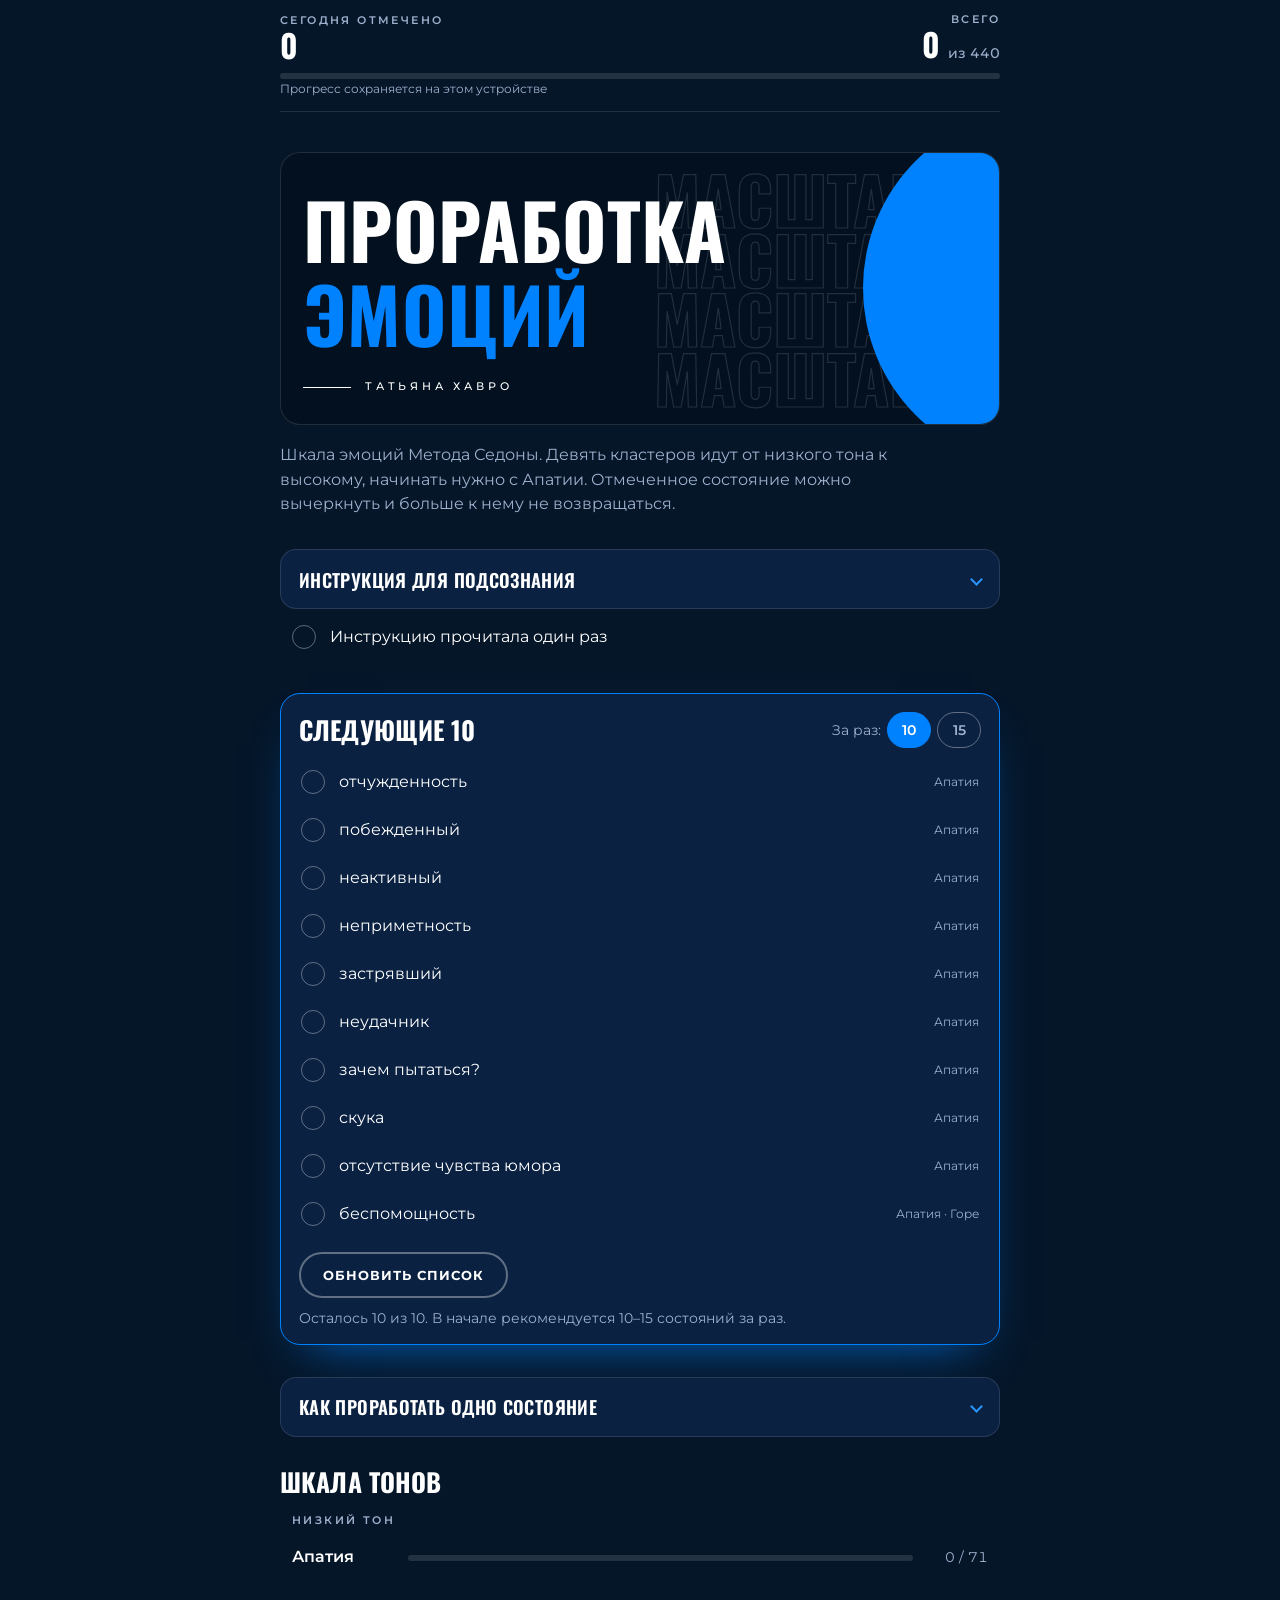
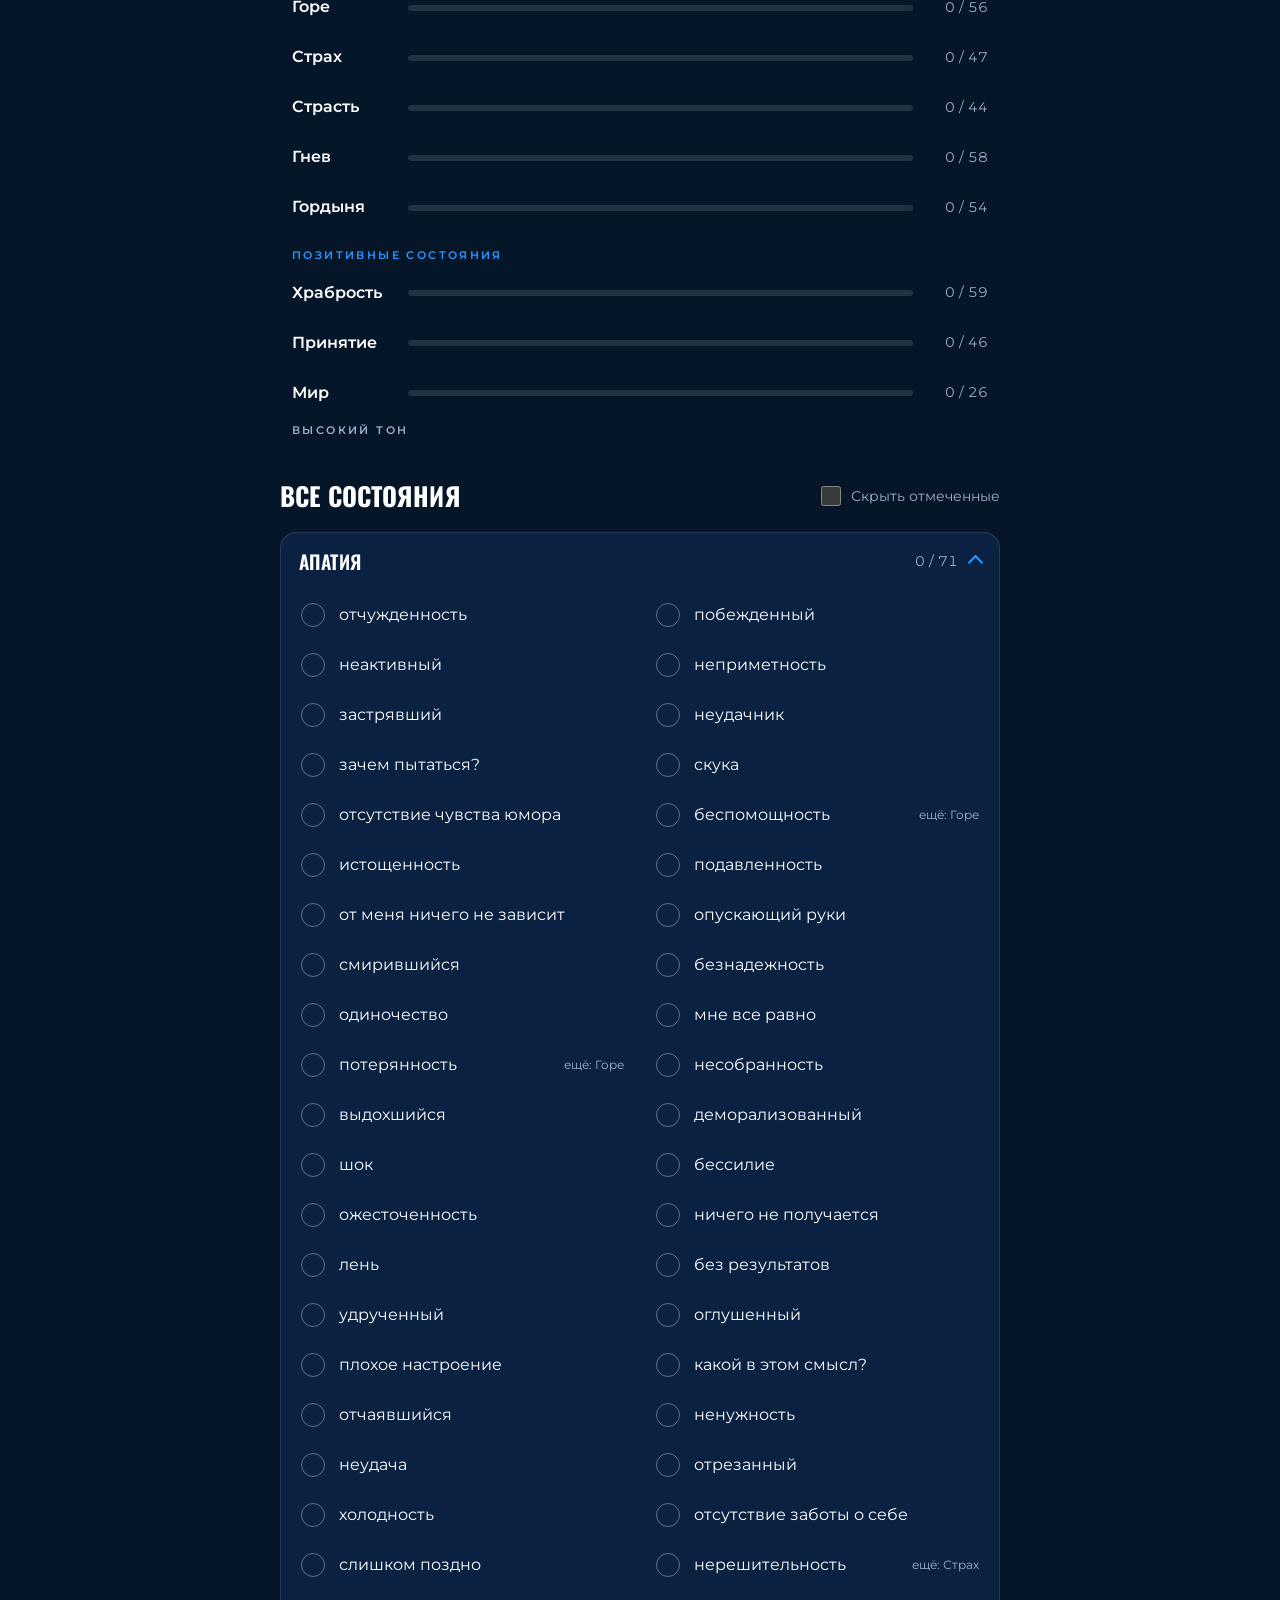
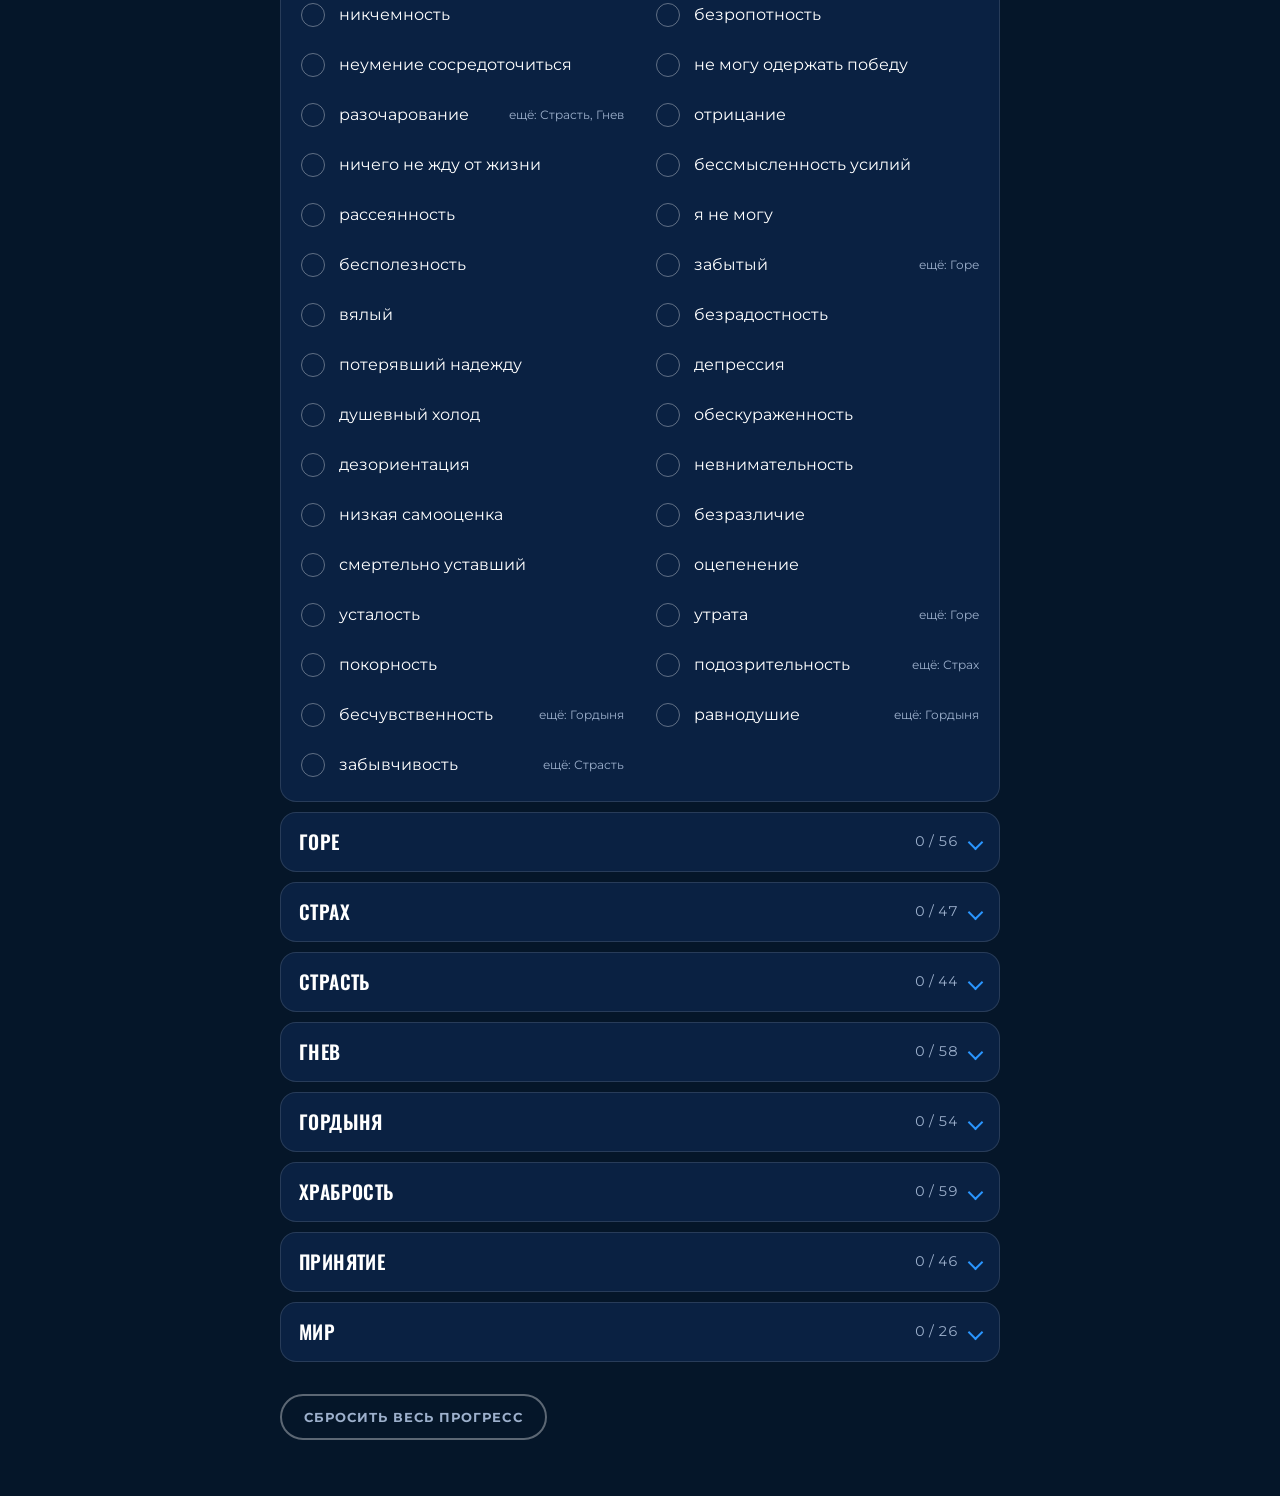
==== commit 9a45c900: "Вторичные выгоды — отдельно от проработки эмоций Практики не ссылаются друг на друга: из index.html " ====
--- a/index.html
+++ b/index.html
@@ -251,18 +251,6 @@
 .grid { display: grid; grid-template-columns: repeat(auto-fill, minmax(240px, 1fr)); gap: 2px 8px; padding: 0 8px 12px; }
 .hide-done .cl .row.done { display: none; }
 
-/* Link to the next practice */
-.next {
-  display: flex; align-items: center; justify-content: space-between; gap: 16px;
-  padding: 18px; min-height: 72px;
-  background: var(--bg2); border: 1px solid var(--line); border-radius: 16px;
-  color: inherit; text-decoration: none;
-  transition: border-color .25s;
-}
-.next b { display: block; font: 600 1.15rem/1.15 var(--display); text-transform: uppercase; letter-spacing: .02em; margin-top: 4px; transition: color .25s; }
-.next::after { content: ""; flex: none; width: 10px; height: 10px; border: solid var(--blue-hi); border-width: 2px 2px 0 0; transform: rotate(45deg); margin-right: 6px; transition: transform .25s cubic-bezier(.2, .8, .2, 1); }
-.next:focus-visible { outline: 2px solid var(--blue-hi); outline-offset: 2px; }
-
 /* Footer */
 .read-once { display: flex; flex-direction: column; gap: 4px; }
 .reset { display: flex; flex-wrap: wrap; gap: 10px; align-items: center; }
@@ -335,9 +323,6 @@
   .chips button:hover { border-color: var(--ink); transform: translateY(-1px); }
   .rung:hover > span:first-child { transform: translateX(4px); color: var(--blue-hi); }
   .cl > summary:hover .cn, details.how > summary:hover, details.instr > summary:hover { color: var(--blue-hi); }
-  .next:hover { border-color: var(--blue); }
-  .next:hover b { color: var(--blue-hi); }
-  .next:hover::after { transform: translateX(4px) rotate(45deg); }
 }
 
 @media (prefers-reduced-motion: reduce) {
@@ -428,7 +413,6 @@
     <div class="cls" id="clusters"></div>
   </section>
 
-  <a class="next" href="vygody.html"><span><span class="lbl">Ещё практика</span><b>Проработка вторичных выгод</b></span></a>
   <section class="reset">
     <button type="button" class="btn" id="resetAsk">Сбросить весь прогресс</button>
     <button type="button" class="btn danger" id="resetYes" hidden>Да, сбросить всё</button>
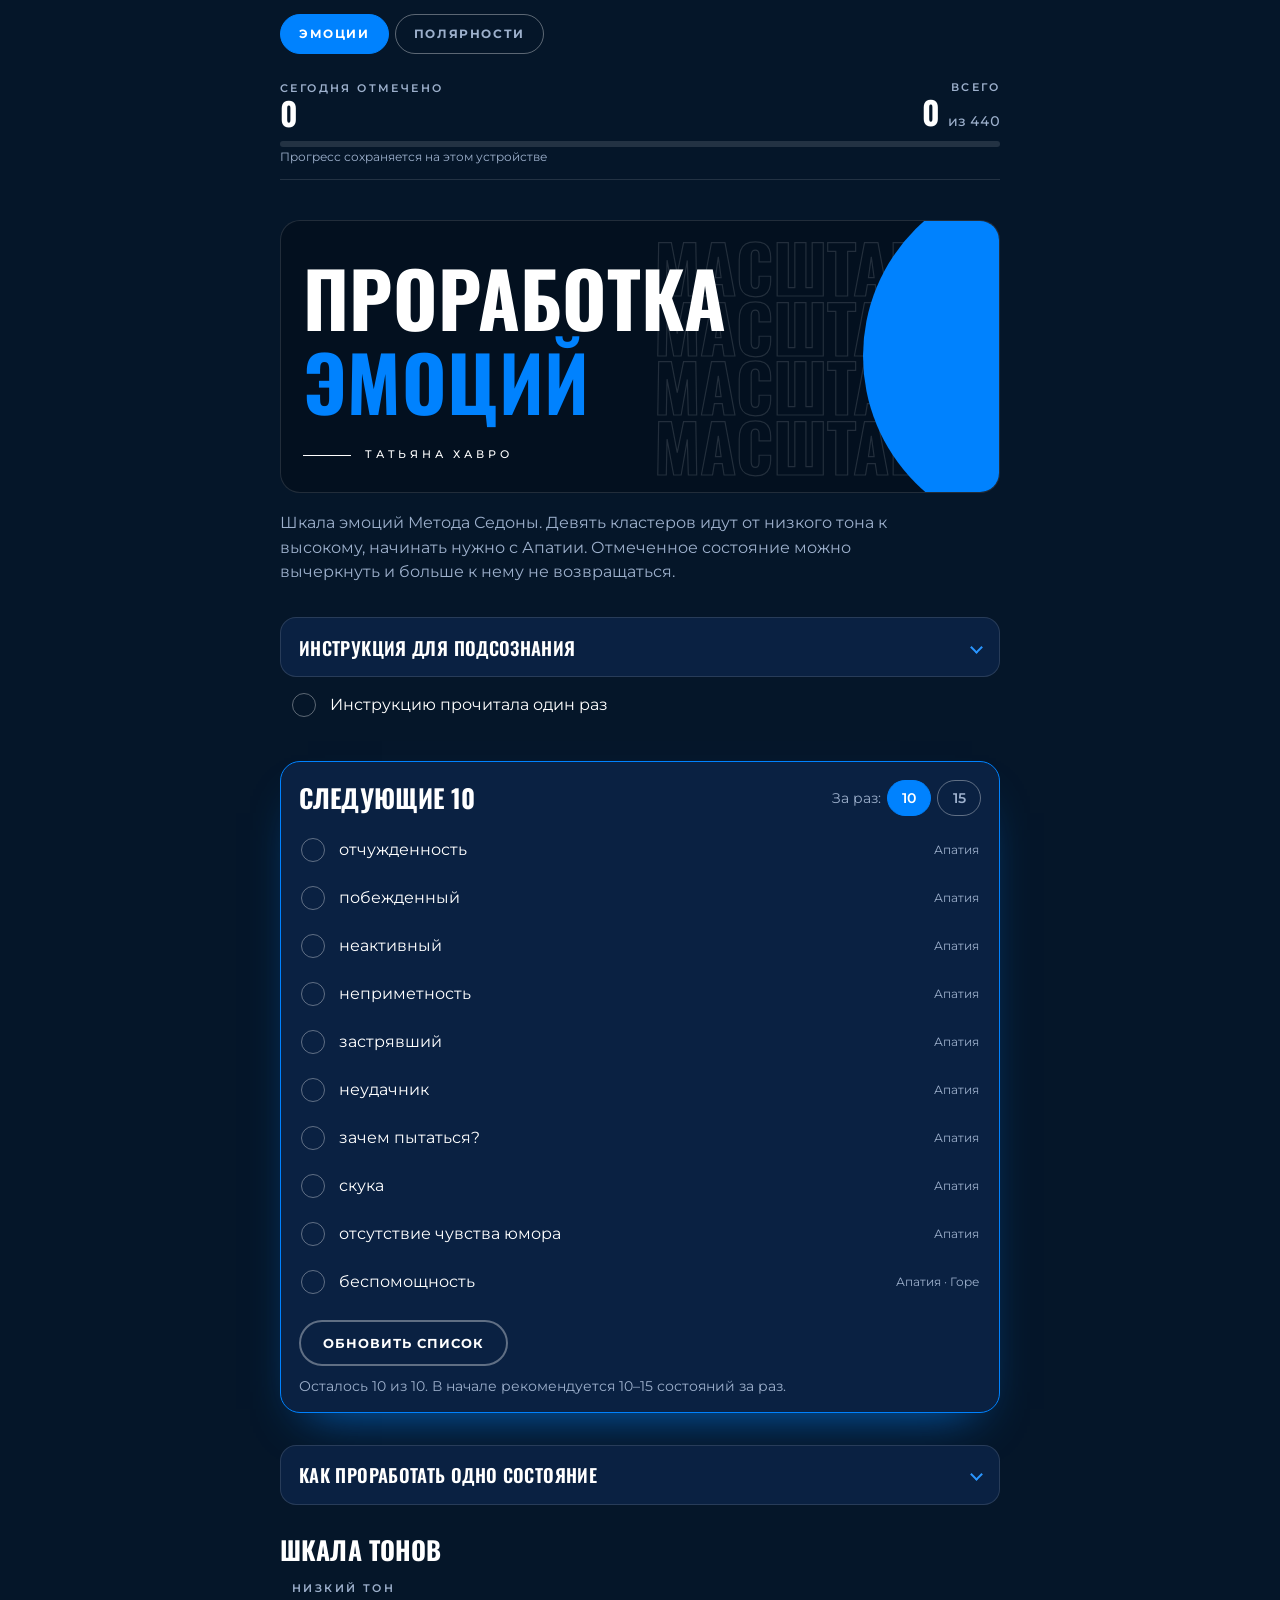
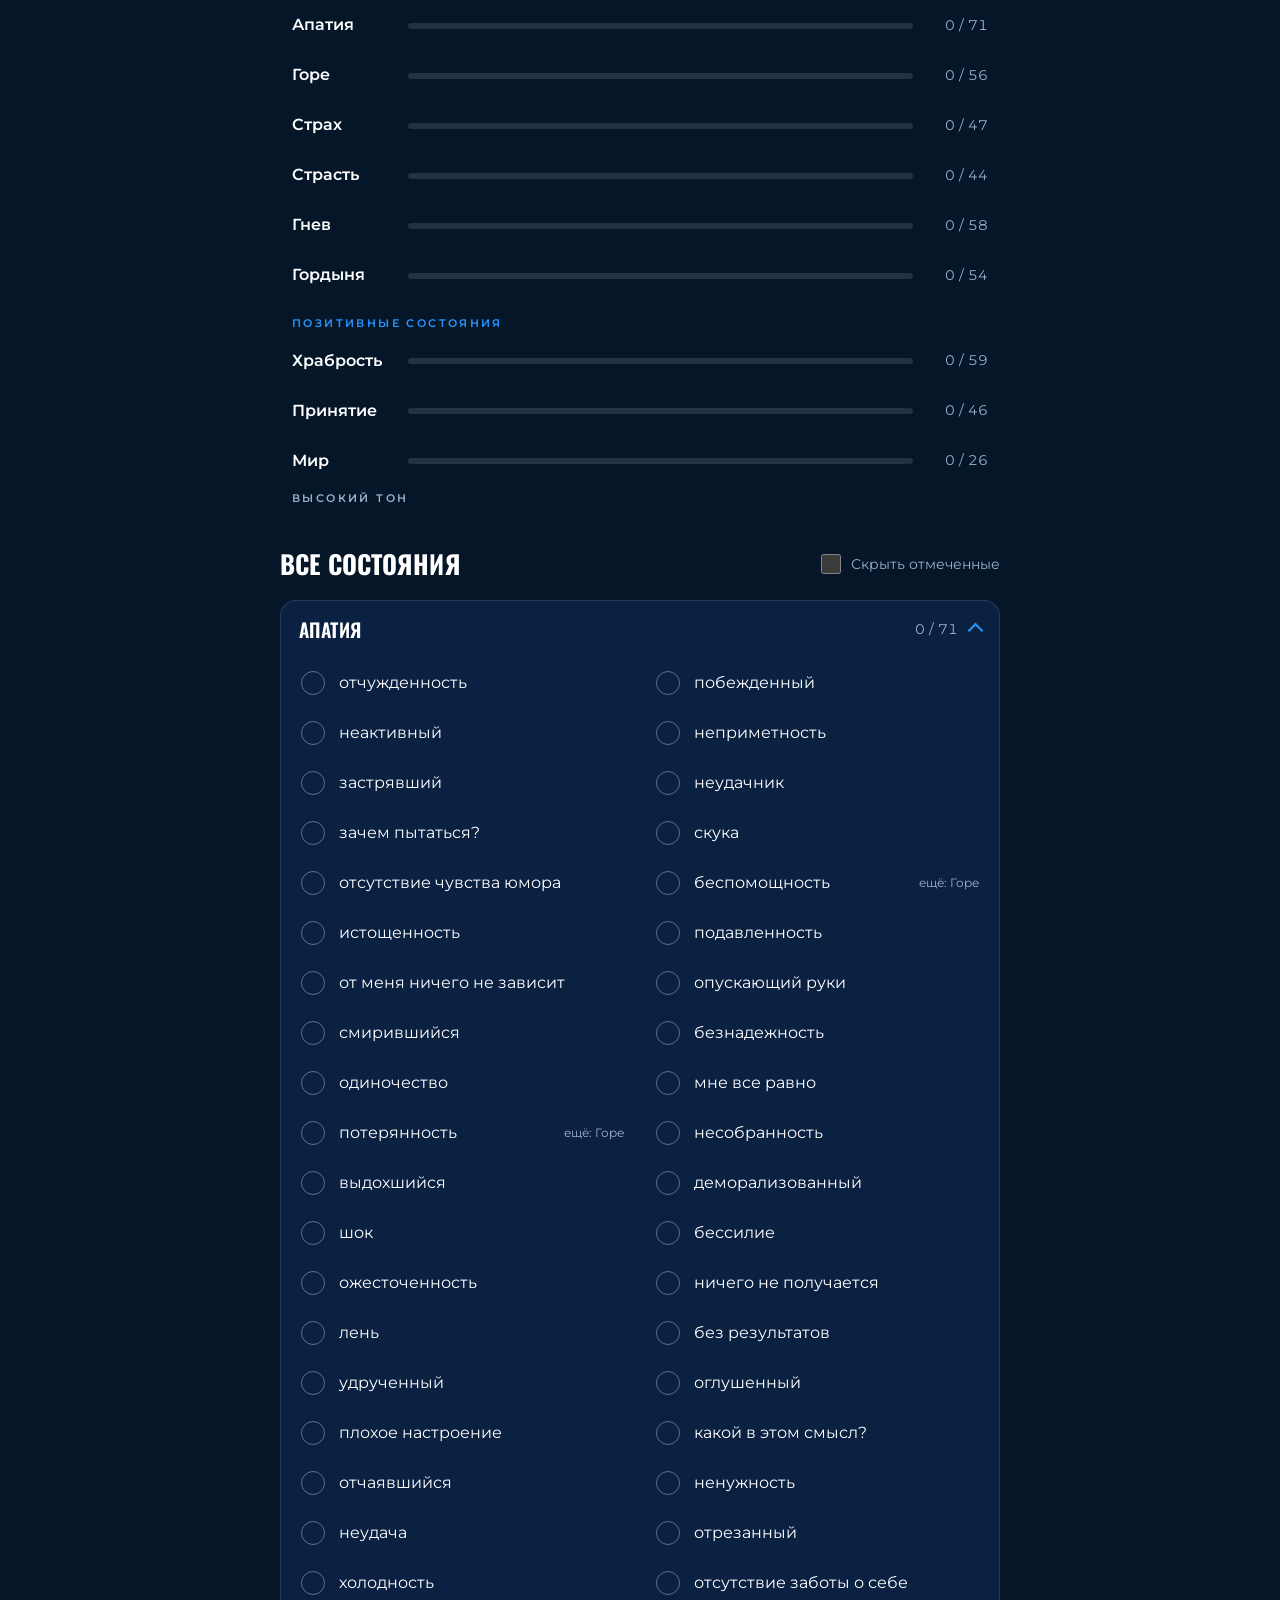
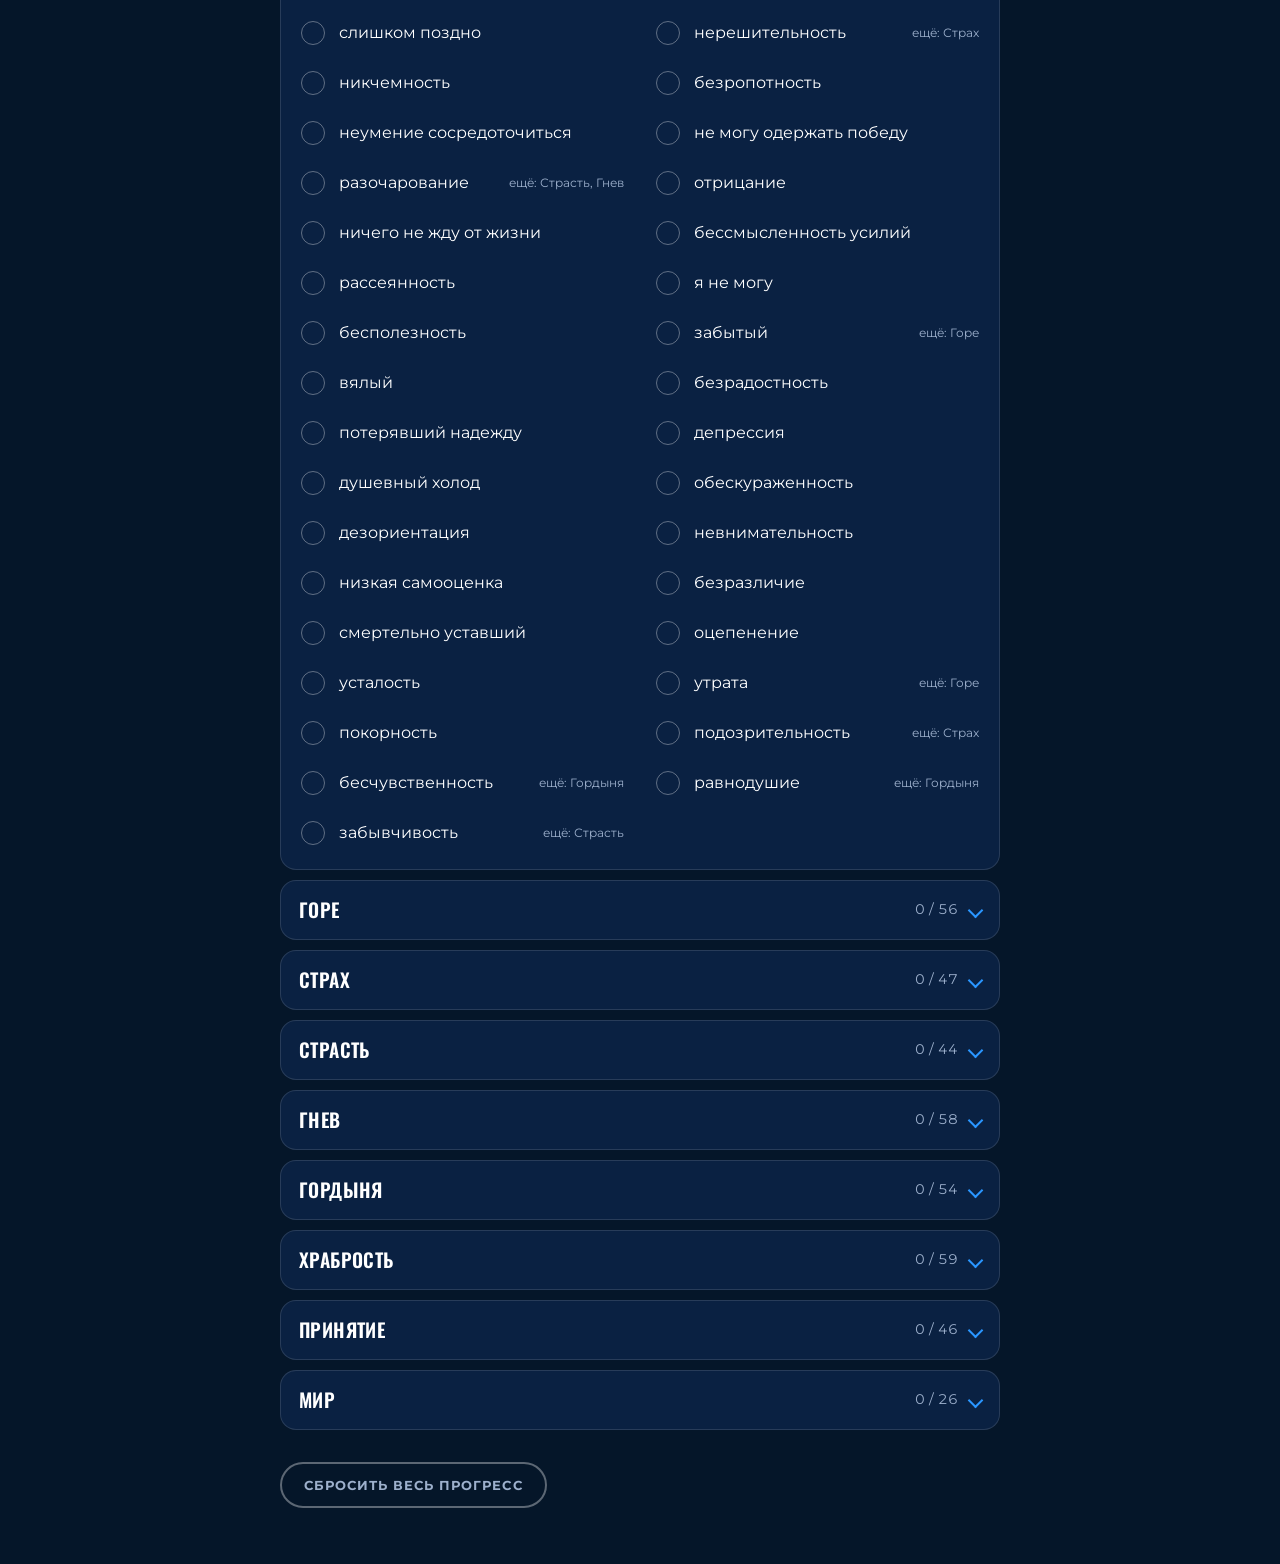
==== commit 854fbbae: "Практика «Обработка полярностей» (протокол «Слив») - Новая страница polarities.html: инструкция для " ====
--- a/index.html
+++ b/index.html
@@ -14,325 +14,16 @@
 <link rel="preconnect" href="https://fonts.googleapis.com">
 <link rel="preconnect" href="https://fonts.gstatic.com" crossorigin>
 <link rel="stylesheet" href="https://fonts.googleapis.com/css2?family=Oswald:wght@500;600;700&family=Montserrat:wght@400;500;600;700&display=swap">
-<style>
-:root {
-  /* Layout: one column in the program's look (deep navy, heavy condensed caps, electric blue).
-     Sticky tally on top, a banner like the program's, the instruction, the next batch, then the nine clusters from low tone to high tone.
-     Single dark look on purpose, same as the program's site. */
-  color-scheme: dark;
-  --bg: #051629;
-  --bg2: #03101F;
-  --surface: #0A2142;
-  --ink: #FFFFFF;
-  --muted: #9DB0CC;
-  --line: rgba(255, 255, 255, 0.12);
-  --line-strong: rgba(255, 255, 255, 0.35);
-  --blue: #0082FE;
-  --blue-hi: #2A96FF;
-  --blue-soft: rgba(0, 130, 254, 0.14);
-  --danger: #FF7A7E;
-  --done: #7F93B0;
-  --low: #4F6FA3;
-  --high: #2A96FF;
-  --display: "Oswald", "Arial Narrow", Impact, sans-serif;
-  --body: "Montserrat", system-ui, -apple-system, "Segoe UI", sans-serif;
-}
-
-[hidden] { display: none !important; }
-html { padding-top: env(safe-area-inset-top, 0px); padding-bottom: env(safe-area-inset-bottom, 0px); background: var(--bg); }
-* { box-sizing: border-box; }
-body {
-  margin: 0;
-  background: var(--bg);
-  color: var(--ink);
-  font-family: var(--body);
-  font-size: 16px;
-  line-height: 1.55;
-  padding-block: 0 56px;
-  padding-left: max(16px, env(safe-area-inset-left, 0px));
-  padding-right: max(16px, env(safe-area-inset-right, 0px));
-  overflow-x: clip;
-}
-body::before {
-  content: "";
-  position: fixed;
-  inset: 0 0 auto;
-  height: env(safe-area-inset-top, 0px);
-  z-index: 10;
-  background: var(--bg);
-}
-.wrap { max-width: 720px; margin: 0 auto; display: flex; flex-direction: column; gap: 32px; }
-h1, h2 { font-family: var(--display); font-weight: 700; text-transform: uppercase; margin: 0; text-wrap: balance; letter-spacing: .005em; }
-h1 { font-size: clamp(40px, 11.5vw, 76px); line-height: 1.1; }
-h2 { font-size: 1.6rem; line-height: 1; }
-p { margin: 0; }
-button { font: inherit; color: inherit; }
-.b { color: var(--blue); }
-
-/* Small spaced caps, as on the banner */
-.lbl, .sep, .ladder-end, .instr-text .mark { font-size: 0.68rem; line-height: 1.4; letter-spacing: .22em; text-transform: uppercase; color: var(--muted); font-weight: 600; }
-
-/* Sticky tally */
-.bar {
-  position: sticky;
-  top: env(safe-area-inset-top, 0px);
-  z-index: 5;
-  background: var(--bg);
-  padding: 12px 0;
-  border-bottom: 1px solid var(--line);
-  display: grid;
-  grid-template-columns: 1fr auto;
-  gap: 2px 16px;
-  align-items: end;
-}
-.bar .big { font-family: var(--display); font-weight: 700; font-size: 2rem; line-height: 1.05; font-variant-numeric: tabular-nums; }
-.bar .big small { font-family: var(--body); font-size: 0.9rem; font-weight: 500; color: var(--muted); }
-.bar .right { text-align: right; }
-.bar .meter { grid-column: 1 / -1; margin-top: 10px; }
-.bar .save { grid-column: 1 / -1; font-size: 0.72rem; color: var(--muted); min-height: 1.1em; }
-.meter { height: 6px; border-radius: 3px; background: var(--line); overflow: hidden; }
-.meter i { display: block; height: 100%; width: 0; background: linear-gradient(90deg, var(--blue), var(--blue-hi)); border-radius: 3px; transition: width .25s ease; }
-
-/* Banner */
-.intro { display: flex; flex-direction: column; gap: 18px; padding-top: 8px; }
-.intro > p { color: var(--muted); max-width: 60ch; }
-.banner {
-  position: relative;
-  isolation: isolate;
-  overflow: hidden;
-  background: var(--bg2);
-  border: 1px solid var(--line);
-  border-radius: 20px;
-  min-height: 230px;
-  padding: 34px 22px 28px;
-  display: flex;
-  flex-direction: column;
-  justify-content: center;
-  gap: 24px;
-}
-.banner .words {
-  position: absolute; z-index: -2;
-  left: 52%; top: 50%; translate: 0 -50%;
-  display: flex; flex-direction: column;
-  font-family: var(--display); font-weight: 700; text-transform: uppercase;
-  font-size: 66px; line-height: .9;
-  color: transparent; -webkit-text-stroke: 1.2px rgba(255, 255, 255, .13);
-  white-space: nowrap; user-select: none; pointer-events: none;
-}
-.banner .circle {
-  position: absolute; z-index: -1;
-  width: clamp(240px, 50%, 380px); aspect-ratio: 1; border-radius: 50%;
-  background: var(--blue);
-  right: calc(clamp(240px, 50%, 380px) * -0.62); top: 50%; translate: 0 -50%;
-}
-.sign { display: flex; align-items: center; gap: 14px; font-size: 0.7rem; letter-spacing: .34em; text-transform: uppercase; font-weight: 500; }
-.sign::before { content: ""; flex: none; width: 48px; height: 1px; background: var(--ink); }
-
-/* Rows */
-.row {
-  position: relative;
-  display: flex;
-  align-items: center;
-  gap: 14px;
-  min-height: 48px;
-  padding: 8px 12px;
-  border-radius: 12px;
-  cursor: pointer;
-}
-.row:hover { background: var(--blue-soft); }
-.row input { position: absolute; inset: 0; width: 100%; height: 100%; margin: 0; opacity: 0; cursor: pointer; }
-.row:has(input:focus-visible) { outline: 2px solid var(--blue-hi); outline-offset: 1px; }
-.box {
-  flex: none;
-  width: 24px; height: 24px;
-  border: 1.6px solid var(--line-strong);
-  border-radius: 50%;
-  display: grid; place-items: center;
-  transition: background .15s, border-color .15s;
-}
-.box::after {
-  content: "";
-  width: 5px; height: 10px;
-  border: solid #FFFFFF;
-  border-width: 0 2px 2px 0;
-  transform: rotate(45deg) translate(-1px, -1px);
-  opacity: 0;
-}
-.row.done .box { background: var(--blue); border-color: var(--blue); }
-.row.done .box::after { opacity: 1; }
-.txt { flex: 1; min-width: 0; overflow-wrap: anywhere; }
-.row.done .txt { text-decoration: line-through; text-decoration-thickness: 1px; color: var(--done); }
-.tag { flex: none; max-width: 45%; font-size: 0.72rem; line-height: 1.25; color: var(--muted); text-align: right; }
-
-/* Next batch */
-.batch {
-  background: var(--surface);
-  border: 1.5px solid var(--blue);
-  border-radius: 20px;
-  padding: 18px 8px 14px;
-  display: flex; flex-direction: column; gap: 10px;
-  box-shadow: 0 24px 48px -28px rgba(0, 130, 254, .8);
-}
-.batch-head { display: flex; flex-wrap: wrap; align-items: center; justify-content: space-between; gap: 10px 16px; padding: 0 10px; }
-.chips { display: flex; gap: 6px; align-items: center; font-size: 0.85rem; color: var(--muted); }
-.chips button {
-  min-width: 44px; min-height: 36px; padding: 0 14px;
-  border: 1px solid var(--line-strong); border-radius: 999px;
-  background: transparent; cursor: pointer; font-weight: 600;
-}
-.chips button[aria-pressed="true"] { background: var(--blue); border-color: var(--blue); color: #FFFFFF; }
-.batch-list { display: flex; flex-direction: column; }
-.batch-foot { display: flex; flex-wrap: wrap; align-items: center; gap: 10px 16px; padding: 4px 10px 0; }
-.btn {
-  display: inline-flex; align-items: center; justify-content: center;
-  min-height: 46px; padding: 0 22px;
-  border: 2px solid var(--line-strong); border-radius: 999px;
-  background: transparent; color: var(--ink);
-  font: 700 0.8rem var(--body); letter-spacing: .08em; text-transform: uppercase;
-  cursor: pointer; transition: background .2s, border-color .2s;
-}
-.btn:hover { border-color: var(--ink); }
-.btn.primary { background: var(--blue); border-color: var(--blue); color: #FFFFFF; }
-.btn.primary:hover { background: var(--blue-hi); border-color: var(--blue-hi); }
-.btn:focus-visible, .chips button:focus-visible, .rung:focus-visible, summary:focus-visible { outline: 2px solid var(--blue-hi); outline-offset: 2px; }
-.note { font-size: 0.88rem; color: var(--muted); }
-
-/* How-to and instruction */
-details.how, details.instr { background: var(--surface); border: 1px solid var(--line); border-radius: 16px; }
-details > summary { list-style: none; cursor: pointer; }
-details > summary::-webkit-details-marker { display: none; }
-details.how > summary, details.instr > summary {
-  display: flex; align-items: center; justify-content: space-between; gap: 12px;
-  padding: 16px 18px; min-height: 58px;
-  font-family: var(--display); font-weight: 600; text-transform: uppercase; font-size: 1.15rem; line-height: 1.15; letter-spacing: .02em;
-}
-details > summary .chev, .cl > summary::after {
-  content: ""; flex: none; width: 9px; height: 9px;
-  border: solid var(--blue-hi); border-width: 0 2px 2px 0;
-  transform: rotate(45deg); transition: transform .15s;
-}
-details[open] > summary .chev { transform: rotate(-135deg); }
-.cl[open] > summary::after { transform: rotate(-135deg); }
-.how-body, .instr-body { padding: 0 18px 18px; display: flex; flex-direction: column; gap: 14px; }
-.how-body ol { margin: 0; padding-left: 1.4em; display: flex; flex-direction: column; gap: 8px; }
-.how-body li::marker { color: var(--blue-hi); font-weight: 700; }
-.instr-hint { font-size: 0.92rem; color: var(--ink); background: var(--blue-soft); border-left: 3px solid var(--blue); border-radius: 10px; padding: 10px 14px; }
-.instr-text { display: flex; flex-direction: column; gap: 14px; max-width: 62ch; }
-.instr-text p { font-size: 1.02rem; line-height: 1.7; overflow-wrap: anywhere; }
-.instr-text .key { color: var(--blue-hi); font-weight: 600; white-space: nowrap; }
-
-/* Ladder */
-.ladder { display: flex; flex-direction: column; gap: 2px; margin-top: 14px; }
-.ladder-end { padding: 4px 12px; }
-.rung {
-  --rung: var(--blue);
-  --rung: color-mix(in oklab, var(--low), var(--high) calc(var(--i) * 12.5%));
-  display: grid; grid-template-columns: 6.5rem 1fr auto; align-items: center; gap: 12px;
-  width: 100%; min-height: 48px; padding: 6px 12px;
-  background: transparent; border: 0; border-radius: 12px; text-align: left; cursor: pointer;
-}
-.rung > span:first-child { font-weight: 600; }
-.rung:hover { background: var(--blue-soft); }
-.rung .meter i { background: var(--rung); }
-.rung .cnt { font-variant-numeric: tabular-nums; font-size: 0.88rem; color: var(--muted); min-width: 4.5em; text-align: right; }
-.rung.full .cnt { color: var(--blue-hi); font-weight: 600; }
-.sep { padding: 14px 12px 4px; color: var(--blue-hi); }
-
-/* Clusters */
-.cl-head { display: flex; flex-wrap: wrap; align-items: center; justify-content: space-between; gap: 8px 16px; margin-bottom: 14px; }
-.switch { display: inline-flex; align-items: center; gap: 10px; min-height: 44px; cursor: pointer; font-size: 0.9rem; color: var(--muted); }
-.switch input { width: 20px; height: 20px; accent-color: var(--blue); margin: 0; }
-.cls { display: flex; flex-direction: column; gap: 10px; }
-.cl { background: var(--surface); border: 1px solid var(--line); border-radius: 16px; scroll-margin-top: calc(env(safe-area-inset-top, 0px) + 110px); }
-.cl > summary { display: flex; align-items: center; gap: 12px; padding: 14px 18px; min-height: 58px; }
-.cl .cn { font-family: var(--display); font-weight: 600; text-transform: uppercase; font-size: 1.2rem; letter-spacing: .02em; flex: 1; min-width: 0; }
-.cl .cc { font-size: 0.88rem; color: var(--muted); font-variant-numeric: tabular-nums; }
-.cl .cc.full { color: var(--blue-hi); font-weight: 600; }
-.grid { display: grid; grid-template-columns: repeat(auto-fill, minmax(240px, 1fr)); gap: 2px 8px; padding: 0 8px 12px; }
-.hide-done .cl .row.done { display: none; }
-
-/* Footer */
-.read-once { display: flex; flex-direction: column; gap: 4px; }
-.reset { display: flex; flex-wrap: wrap; gap: 10px; align-items: center; }
-.reset .btn { color: var(--muted); }
-.reset .btn.danger { border-color: var(--danger); color: var(--danger); }
-
-/* ---------- Motion (same feel as the program's site) ---------- */
-@keyframes rise { from { opacity: 0; transform: translateY(18px); } to { opacity: 1; transform: none; } }
-@keyframes zoomin { from { opacity: 0; transform: scale(.85); } to { opacity: 1; transform: none; } }
-@keyframes float { 0%, 100% { transform: translateY(0); } 50% { transform: translateY(-8px); } }
-@keyframes drift { from { transform: translateX(0); } to { transform: translateX(-8%); } }
-@keyframes pulse { 0% { box-shadow: 0 0 0 0 rgba(0, 130, 254, .6); } 70% { box-shadow: 0 0 0 16px rgba(0, 130, 254, 0); } 100% { box-shadow: 0 0 0 0 rgba(0, 130, 254, 0); } }
-@keyframes tick { 0% { transform: scale(.6); box-shadow: 0 0 0 0 rgba(0, 130, 254, .7); } 55% { transform: scale(1.2); } 100% { transform: scale(1); box-shadow: 0 0 0 14px rgba(0, 130, 254, 0); } }
-@keyframes check { from { opacity: 0; transform: rotate(45deg) translate(-1px, -1px) scale(.2); } to { opacity: 1; transform: rotate(45deg) translate(-1px, -1px) scale(1); } }
-@keyframes chip { 0% { transform: scale(.9); } 60% { transform: scale(1.08); } 100% { transform: scale(1); } }
-@keyframes flip { from { opacity: 0; transform: translateY(-12px); } to { opacity: 1; transform: none; } }
-@keyframes open { from { opacity: 0; transform: translateY(-8px); } to { opacity: 1; transform: none; } }
-
-/* Banner entrance, floating circle, drifting outline words */
-.banner h1, .banner .sign { animation: rise .8s cubic-bezier(.2, .8, .2, 1) both; }
-.banner .sign { animation-delay: .25s; }
-.banner .circle { animation: zoomin 1s cubic-bezier(.2, .8, .2, 1) .1s both, float 7s ease-in-out 1.2s infinite; }
-.banner .words { animation: drift 18s ease-in-out infinite alternate; }
-
-/* Buttons: lift, light sweep, press */
-.btn { position: relative; overflow: hidden; isolation: isolate; transition: background .25s, border-color .25s, color .25s, transform .25s cubic-bezier(.2, .8, .2, 1), box-shadow .25s; }
-.btn::after { content: ""; position: absolute; inset: 0; z-index: -1; pointer-events: none; background: linear-gradient(110deg, transparent 30%, rgba(255, 255, 255, .35) 50%, transparent 70%); transform: translateX(-120%); transition: transform .7s ease; }
-.btn:active { transform: scale(.96); transition-duration: .08s; }
-.btn.pulse { animation: pulse 2.4s ease-out infinite; }
-.chips button { transition: background .25s, border-color .25s, color .25s, transform .2s cubic-bezier(.2, .8, .2, 1); }
-.chips button:active { transform: scale(.9); }
-.chips button[aria-pressed="true"] { animation: chip .4s cubic-bezier(.3, 1.6, .5, 1); }
-
-/* Ticking a state: the circle pops with a ring, the check draws in, the word gets struck through */
-.row { transition: background .2s; }
-.row:active .box { transform: scale(.85); }
-.box { transition: background .2s, border-color .2s, transform .2s cubic-bezier(.3, 1.6, .5, 1); }
-.row.pop .box { animation: tick .5s cubic-bezier(.3, 1.6, .5, 1); }
-.row.pop .box::after { animation: check .3s ease-out .06s both; }
-.row.done .txt { text-decoration: none; }
-.txt > span {
-  background-image: linear-gradient(currentColor, currentColor);
-  background-repeat: no-repeat; background-position: 0 58%; background-size: 0% 1.5px;
-  -webkit-box-decoration-break: clone; box-decoration-break: clone;
-  transition: background-size .4s cubic-bezier(.2, .8, .2, 1);
-}
-.row.done .txt > span { background-size: 100% 1.5px; }
-.txt { transition: color .3s; }
-
-/* New batch slides in one by one */
-.batch-list .row { animation: rise .45s cubic-bezier(.2, .8, .2, 1) both; animation-delay: calc(var(--n, 0) * 40ms); }
-
-/* Counters flip when they change, bars fill smoothly */
-.bar .big span { display: inline-block; }
-.bump { animation: flip .4s cubic-bezier(.2, .8, .2, 1); }
-.meter i { transition: width .6s cubic-bezier(.2, .8, .2, 1); }
-
-/* Opening sections */
-details[open] > .how-body, details[open] > .instr-body, .cl[open] > .grid { animation: open .35s cubic-bezier(.2, .8, .2, 1); }
-details > summary .chev, .cl > summary::after { transition: transform .3s cubic-bezier(.2, .8, .2, 1); }
-.rung > span:first-child, .cl .cn, details.how > summary, details.instr > summary { transition: transform .25s cubic-bezier(.2, .8, .2, 1), color .25s; }
-
-/* Hover only where there is a mouse, so taps on a phone do not leave things lifted */
-@media (hover: hover) {
-  .btn:hover { transform: translateY(-2px); }
-  .btn:hover::after { transform: translateX(120%); }
-  .btn:not(.primary):hover { background: rgba(255, 255, 255, .06); }
-  .btn.primary:hover { box-shadow: 0 10px 28px -8px rgba(0, 130, 254, .75); }
-  .btn.pulse:hover { animation: none; }
-  .chips button:hover { border-color: var(--ink); transform: translateY(-1px); }
-  .rung:hover > span:first-child { transform: translateX(4px); color: var(--blue-hi); }
-  .cl > summary:hover .cn, details.how > summary:hover, details.instr > summary:hover { color: var(--blue-hi); }
-}
-
-@media (prefers-reduced-motion: reduce) {
-  *, *::before, *::after { transition: none !important; animation: none !important; }
-}
-</style>
+<link rel="stylesheet" href="style.css">
 
 </head>
 <body>
 <div class="wrap" id="app">
+
+  <nav class="tabs" aria-label="Практики">
+    <a href="./" aria-current="page">Эмоции</a>
+    <a href="polarities.html">Полярности</a>
+  </nav>
 
   <div class="bar" role="status">
     <div>
--- a/style.css
+++ b/style.css
@@ -0,0 +1,384 @@
+:root {
+  /* Shared by every practice page (index.html: emotions, polarities.html: polarities).
+     Layout: one column in the program's look (deep navy, heavy condensed caps, electric blue).
+     Practice switcher, sticky tally, a banner like the program's, the instruction, the next batch, then the full list.
+     Single dark look on purpose, same as the program's site. */
+  color-scheme: dark;
+  --bg: #051629;
+  --bg2: #03101F;
+  --surface: #0A2142;
+  --ink: #FFFFFF;
+  --muted: #9DB0CC;
+  --line: rgba(255, 255, 255, 0.12);
+  --line-strong: rgba(255, 255, 255, 0.35);
+  --blue: #0082FE;
+  --blue-hi: #2A96FF;
+  --blue-soft: rgba(0, 130, 254, 0.14);
+  --danger: #FF7A7E;
+  --done: #7F93B0;
+  --low: #4F6FA3;
+  --high: #2A96FF;
+  --display: "Oswald", "Arial Narrow", Impact, sans-serif;
+  --body: "Montserrat", system-ui, -apple-system, "Segoe UI", sans-serif;
+}
+
+[hidden] { display: none !important; }
+html { padding-top: env(safe-area-inset-top, 0px); padding-bottom: env(safe-area-inset-bottom, 0px); background: var(--bg); }
+* { box-sizing: border-box; }
+body {
+  margin: 0;
+  background: var(--bg);
+  color: var(--ink);
+  font-family: var(--body);
+  font-size: 16px;
+  line-height: 1.55;
+  padding-block: 0 56px;
+  padding-left: max(16px, env(safe-area-inset-left, 0px));
+  padding-right: max(16px, env(safe-area-inset-right, 0px));
+  overflow-x: clip;
+}
+body::before {
+  content: "";
+  position: fixed;
+  inset: 0 0 auto;
+  height: env(safe-area-inset-top, 0px);
+  z-index: 10;
+  background: var(--bg);
+}
+.wrap { max-width: 720px; margin: 0 auto; display: flex; flex-direction: column; gap: 32px; }
+h1, h2 { font-family: var(--display); font-weight: 700; text-transform: uppercase; margin: 0; text-wrap: balance; letter-spacing: .005em; }
+h1 { font-size: clamp(40px, 11.5vw, 76px); line-height: 1.1; }
+h2 { font-size: 1.6rem; line-height: 1; }
+p { margin: 0; }
+button { font: inherit; color: inherit; }
+.b { color: var(--blue); }
+
+/* Small spaced caps, as on the banner */
+.lbl, .sep, .ladder-end, .instr-text .mark { font-size: 0.68rem; line-height: 1.4; letter-spacing: .22em; text-transform: uppercase; color: var(--muted); font-weight: 600; }
+
+/* Sticky tally */
+.bar {
+  position: sticky;
+  top: env(safe-area-inset-top, 0px);
+  z-index: 5;
+  background: var(--bg);
+  padding: 12px 0;
+  border-bottom: 1px solid var(--line);
+  display: grid;
+  grid-template-columns: 1fr auto;
+  gap: 2px 16px;
+  align-items: end;
+}
+.bar .big { font-family: var(--display); font-weight: 700; font-size: 2rem; line-height: 1.05; font-variant-numeric: tabular-nums; }
+.bar .big small { font-family: var(--body); font-size: 0.9rem; font-weight: 500; color: var(--muted); }
+.bar .right { text-align: right; }
+.bar .meter { grid-column: 1 / -1; margin-top: 10px; }
+.bar .save { grid-column: 1 / -1; font-size: 0.72rem; color: var(--muted); min-height: 1.1em; }
+.meter { height: 6px; border-radius: 3px; background: var(--line); overflow: hidden; }
+.meter i { display: block; height: 100%; width: 0; background: linear-gradient(90deg, var(--blue), var(--blue-hi)); border-radius: 3px; transition: width .25s ease; }
+
+/* Banner */
+.intro { display: flex; flex-direction: column; gap: 18px; padding-top: 8px; }
+.intro > p { color: var(--muted); max-width: 60ch; }
+.banner {
+  position: relative;
+  isolation: isolate;
+  overflow: hidden;
+  background: var(--bg2);
+  border: 1px solid var(--line);
+  border-radius: 20px;
+  min-height: 230px;
+  padding: 34px 22px 28px;
+  display: flex;
+  flex-direction: column;
+  justify-content: center;
+  gap: 24px;
+}
+.banner .words {
+  position: absolute; z-index: -2;
+  left: 52%; top: 50%; translate: 0 -50%;
+  display: flex; flex-direction: column;
+  font-family: var(--display); font-weight: 700; text-transform: uppercase;
+  font-size: 66px; line-height: .9;
+  color: transparent; -webkit-text-stroke: 1.2px rgba(255, 255, 255, .13);
+  white-space: nowrap; user-select: none; pointer-events: none;
+}
+.banner .circle {
+  position: absolute; z-index: -1;
+  width: clamp(240px, 50%, 380px); aspect-ratio: 1; border-radius: 50%;
+  background: var(--blue);
+  right: calc(clamp(240px, 50%, 380px) * -0.62); top: 50%; translate: 0 -50%;
+}
+/* Long accent word (polarities): circle rises to the top corner so the blue word stays off the blue circle */
+.banner.corner .circle { top: 0; translate: 0 -56%; }
+.sign { display: flex; align-items: center; gap: 14px; font-size: 0.7rem; letter-spacing: .34em; text-transform: uppercase; font-weight: 500; }
+.sign::before { content: ""; flex: none; width: 48px; height: 1px; background: var(--ink); }
+
+/* Rows */
+.row {
+  position: relative;
+  display: flex;
+  align-items: center;
+  gap: 14px;
+  min-height: 48px;
+  padding: 8px 12px;
+  border-radius: 12px;
+  cursor: pointer;
+}
+.row:hover { background: var(--blue-soft); }
+.row input { position: absolute; inset: 0; width: 100%; height: 100%; margin: 0; opacity: 0; cursor: pointer; }
+.row:has(input:focus-visible) { outline: 2px solid var(--blue-hi); outline-offset: 1px; }
+.box {
+  flex: none;
+  width: 24px; height: 24px;
+  border: 1.6px solid var(--line-strong);
+  border-radius: 50%;
+  display: grid; place-items: center;
+  transition: background .15s, border-color .15s;
+}
+.box::after {
+  content: "";
+  width: 5px; height: 10px;
+  border: solid #FFFFFF;
+  border-width: 0 2px 2px 0;
+  transform: rotate(45deg) translate(-1px, -1px);
+  opacity: 0;
+}
+.row.done .box { background: var(--blue); border-color: var(--blue); }
+.row.done .box::after { opacity: 1; }
+.txt { flex: 1; min-width: 0; overflow-wrap: anywhere; }
+.row.done .txt { text-decoration: line-through; text-decoration-thickness: 1px; color: var(--done); }
+.tag { flex: none; max-width: 45%; font-size: 0.72rem; line-height: 1.25; color: var(--muted); text-align: right; }
+
+/* Next batch */
+.batch {
+  background: var(--surface);
+  border: 1.5px solid var(--blue);
+  border-radius: 20px;
+  padding: 18px 8px 14px;
+  display: flex; flex-direction: column; gap: 10px;
+  box-shadow: 0 24px 48px -28px rgba(0, 130, 254, .8);
+}
+.batch-head { display: flex; flex-wrap: wrap; align-items: center; justify-content: space-between; gap: 10px 16px; padding: 0 10px; }
+.chips { display: flex; gap: 6px; align-items: center; font-size: 0.85rem; color: var(--muted); }
+.chips button {
+  min-width: 44px; min-height: 36px; padding: 0 14px;
+  border: 1px solid var(--line-strong); border-radius: 999px;
+  background: transparent; cursor: pointer; font-weight: 600;
+}
+.chips button[aria-pressed="true"] { background: var(--blue); border-color: var(--blue); color: #FFFFFF; }
+.batch-list { display: flex; flex-direction: column; }
+.batch-foot { display: flex; flex-wrap: wrap; align-items: center; gap: 10px 16px; padding: 4px 10px 0; }
+.btn {
+  display: inline-flex; align-items: center; justify-content: center;
+  min-height: 46px; padding: 0 22px;
+  border: 2px solid var(--line-strong); border-radius: 999px;
+  background: transparent; color: var(--ink);
+  font: 700 0.8rem var(--body); letter-spacing: .08em; text-transform: uppercase;
+  cursor: pointer; transition: background .2s, border-color .2s;
+}
+.btn:hover { border-color: var(--ink); }
+.btn.primary { background: var(--blue); border-color: var(--blue); color: #FFFFFF; }
+.btn.primary:hover { background: var(--blue-hi); border-color: var(--blue-hi); }
+.btn:focus-visible, .chips button:focus-visible, .rung:focus-visible, summary:focus-visible { outline: 2px solid var(--blue-hi); outline-offset: 2px; }
+.note { font-size: 0.88rem; color: var(--muted); }
+
+/* How-to and instruction */
+details.how, details.instr { background: var(--surface); border: 1px solid var(--line); border-radius: 16px; }
+details > summary { list-style: none; cursor: pointer; }
+details > summary::-webkit-details-marker { display: none; }
+details.how > summary, details.instr > summary {
+  display: flex; align-items: center; justify-content: space-between; gap: 12px;
+  padding: 16px 18px; min-height: 58px;
+  font-family: var(--display); font-weight: 600; text-transform: uppercase; font-size: 1.15rem; line-height: 1.15; letter-spacing: .02em;
+}
+details > summary .chev, .cl > summary::after {
+  content: ""; flex: none; width: 9px; height: 9px;
+  border: solid var(--blue-hi); border-width: 0 2px 2px 0;
+  transform: rotate(45deg); transition: transform .15s;
+}
+details[open] > summary .chev { transform: rotate(-135deg); }
+.cl[open] > summary::after { transform: rotate(-135deg); }
+.how-body, .instr-body { padding: 0 18px 18px; display: flex; flex-direction: column; gap: 14px; }
+.how-body ol { margin: 0; padding-left: 1.4em; display: flex; flex-direction: column; gap: 8px; }
+.how-body li::marker { color: var(--blue-hi); font-weight: 700; }
+.instr-hint { font-size: 0.92rem; color: var(--ink); background: var(--blue-soft); border-left: 3px solid var(--blue); border-radius: 10px; padding: 10px 14px; }
+.instr-text { display: flex; flex-direction: column; gap: 14px; max-width: 62ch; }
+.instr-text p { font-size: 1.02rem; line-height: 1.7; overflow-wrap: anywhere; }
+.instr-text .key { color: var(--blue-hi); font-weight: 600; white-space: nowrap; }
+
+/* Ladder */
+.ladder { display: flex; flex-direction: column; gap: 2px; margin-top: 14px; }
+.ladder-end { padding: 4px 12px; }
+.rung {
+  --rung: var(--blue);
+  --rung: color-mix(in oklab, var(--low), var(--high) calc(var(--i) * 12.5%));
+  display: grid; grid-template-columns: 6.5rem 1fr auto; align-items: center; gap: 12px;
+  width: 100%; min-height: 48px; padding: 6px 12px;
+  background: transparent; border: 0; border-radius: 12px; text-align: left; cursor: pointer;
+}
+.rung > span:first-child { font-weight: 600; }
+.rung:hover { background: var(--blue-soft); }
+.rung .meter i { background: var(--rung); }
+.rung .cnt { font-variant-numeric: tabular-nums; font-size: 0.88rem; color: var(--muted); min-width: 4.5em; text-align: right; }
+.rung.full .cnt { color: var(--blue-hi); font-weight: 600; }
+.sep { padding: 14px 12px 4px; color: var(--blue-hi); }
+
+/* Clusters */
+.cl-head { display: flex; flex-wrap: wrap; align-items: center; justify-content: space-between; gap: 8px 16px; margin-bottom: 14px; }
+.switch { display: inline-flex; align-items: center; gap: 10px; min-height: 44px; cursor: pointer; font-size: 0.9rem; color: var(--muted); }
+.switch input { width: 20px; height: 20px; accent-color: var(--blue); margin: 0; }
+.cls { display: flex; flex-direction: column; gap: 10px; }
+.cl { background: var(--surface); border: 1px solid var(--line); border-radius: 16px; scroll-margin-top: calc(env(safe-area-inset-top, 0px) + 110px); }
+.cl > summary { display: flex; align-items: center; gap: 12px; padding: 14px 18px; min-height: 58px; }
+.cl .cn { font-family: var(--display); font-weight: 600; text-transform: uppercase; font-size: 1.2rem; letter-spacing: .02em; flex: 1; min-width: 0; }
+.cl .cc { font-size: 0.88rem; color: var(--muted); font-variant-numeric: tabular-nums; }
+.cl .cc.full { color: var(--blue-hi); font-weight: 600; }
+.grid { display: grid; grid-template-columns: repeat(auto-fill, minmax(240px, 1fr)); gap: 2px 8px; padding: 0 8px 12px; }
+.hide-done .cl .row.done { display: none; }
+
+/* Footer */
+.read-once { display: flex; flex-direction: column; gap: 4px; }
+.reset { display: flex; flex-wrap: wrap; gap: 10px; align-items: center; }
+.reset .btn { color: var(--muted); }
+.reset .btn.danger { border-color: var(--danger); color: var(--danger); }
+
+/* ---------- Motion (same feel as the program's site) ---------- */
+@keyframes rise { from { opacity: 0; transform: translateY(18px); } to { opacity: 1; transform: none; } }
+@keyframes zoomin { from { opacity: 0; transform: scale(.85); } to { opacity: 1; transform: none; } }
+@keyframes float { 0%, 100% { transform: translateY(0); } 50% { transform: translateY(-8px); } }
+@keyframes drift { from { transform: translateX(0); } to { transform: translateX(-8%); } }
+@keyframes pulse { 0% { box-shadow: 0 0 0 0 rgba(0, 130, 254, .6); } 70% { box-shadow: 0 0 0 16px rgba(0, 130, 254, 0); } 100% { box-shadow: 0 0 0 0 rgba(0, 130, 254, 0); } }
+@keyframes tick { 0% { transform: scale(.6); box-shadow: 0 0 0 0 rgba(0, 130, 254, .7); } 55% { transform: scale(1.2); } 100% { transform: scale(1); box-shadow: 0 0 0 14px rgba(0, 130, 254, 0); } }
+@keyframes check { from { opacity: 0; transform: rotate(45deg) translate(-1px, -1px) scale(.2); } to { opacity: 1; transform: rotate(45deg) translate(-1px, -1px) scale(1); } }
+@keyframes chip { 0% { transform: scale(.9); } 60% { transform: scale(1.08); } 100% { transform: scale(1); } }
+@keyframes flip { from { opacity: 0; transform: translateY(-12px); } to { opacity: 1; transform: none; } }
+@keyframes open { from { opacity: 0; transform: translateY(-8px); } to { opacity: 1; transform: none; } }
+
+/* Banner entrance, floating circle, drifting outline words */
+.banner h1, .banner .sign { animation: rise .8s cubic-bezier(.2, .8, .2, 1) both; }
+.banner .sign { animation-delay: .25s; }
+.banner .circle { animation: zoomin 1s cubic-bezier(.2, .8, .2, 1) .1s both, float 7s ease-in-out 1.2s infinite; }
+.banner .words { animation: drift 18s ease-in-out infinite alternate; }
+
+/* Buttons: lift, light sweep, press */
+.btn { position: relative; overflow: hidden; isolation: isolate; transition: background .25s, border-color .25s, color .25s, transform .25s cubic-bezier(.2, .8, .2, 1), box-shadow .25s; }
+.btn::after { content: ""; position: absolute; inset: 0; z-index: -1; pointer-events: none; background: linear-gradient(110deg, transparent 30%, rgba(255, 255, 255, .35) 50%, transparent 70%); transform: translateX(-120%); transition: transform .7s ease; }
+.btn:active { transform: scale(.96); transition-duration: .08s; }
+.btn.pulse { animation: pulse 2.4s ease-out infinite; }
+.chips button { transition: background .25s, border-color .25s, color .25s, transform .2s cubic-bezier(.2, .8, .2, 1); }
+.chips button:active { transform: scale(.9); }
+.chips button[aria-pressed="true"] { animation: chip .4s cubic-bezier(.3, 1.6, .5, 1); }
+
+/* Ticking a state: the circle pops with a ring, the check draws in, the word gets struck through */
+.row { transition: background .2s; }
+.row:active .box { transform: scale(.85); }
+.box { transition: background .2s, border-color .2s, transform .2s cubic-bezier(.3, 1.6, .5, 1); }
+.row.pop .box { animation: tick .5s cubic-bezier(.3, 1.6, .5, 1); }
+.row.pop .box::after { animation: check .3s ease-out .06s both; }
+.row.done .txt { text-decoration: none; }
+.txt > span {
+  background-image: linear-gradient(currentColor, currentColor);
+  background-repeat: no-repeat; background-position: 0 58%; background-size: 0% 1.5px;
+  -webkit-box-decoration-break: clone; box-decoration-break: clone;
+  transition: background-size .4s cubic-bezier(.2, .8, .2, 1);
+}
+.row.done .txt > span { background-size: 100% 1.5px; }
+.txt { transition: color .3s; }
+
+/* New batch slides in one by one */
+.batch-list .row { animation: rise .45s cubic-bezier(.2, .8, .2, 1) both; animation-delay: calc(var(--n, 0) * 40ms); }
+
+/* Counters flip when they change, bars fill smoothly */
+.bar .big span { display: inline-block; }
+.bump { animation: flip .4s cubic-bezier(.2, .8, .2, 1); }
+.meter i { transition: width .6s cubic-bezier(.2, .8, .2, 1); }
+
+/* Opening sections */
+details[open] > .how-body, details[open] > .instr-body, .cl[open] > .grid { animation: open .35s cubic-bezier(.2, .8, .2, 1); }
+details > summary .chev, .cl > summary::after { transition: transform .3s cubic-bezier(.2, .8, .2, 1); }
+.rung > span:first-child, .cl .cn, details.how > summary, details.instr > summary { transition: transform .25s cubic-bezier(.2, .8, .2, 1), color .25s; }
+
+/* Hover only where there is a mouse, so taps on a phone do not leave things lifted */
+@media (hover: hover) {
+  .btn:hover { transform: translateY(-2px); }
+  .btn:hover::after { transform: translateX(120%); }
+  .btn:not(.primary):hover { background: rgba(255, 255, 255, .06); }
+  .btn.primary:hover { box-shadow: 0 10px 28px -8px rgba(0, 130, 254, .75); }
+  .btn.pulse:hover { animation: none; }
+  .chips button:hover { border-color: var(--ink); transform: translateY(-1px); }
+  .rung:hover > span:first-child { transform: translateX(4px); color: var(--blue-hi); }
+  .cl > summary:hover .cn, details.how > summary:hover, details.instr > summary:hover { color: var(--blue-hi); }
+}
+
+/* ---------- Practice switcher ---------- */
+.tabs { display: flex; flex-wrap: wrap; gap: 6px; padding-top: 14px; margin-bottom: -18px; }
+.tabs a {
+  display: inline-flex; align-items: center; justify-content: center;
+  min-height: 40px; padding: 0 18px;
+  border: 1px solid var(--line-strong); border-radius: 999px;
+  color: var(--muted); text-decoration: none;
+  font: 700 0.72rem var(--body); letter-spacing: .14em; text-transform: uppercase;
+  transition: background .25s, border-color .25s, color .25s, transform .2s cubic-bezier(.2, .8, .2, 1);
+}
+.tabs a[aria-current="page"] { background: var(--blue); border-color: var(--blue); color: #FFFFFF; }
+.tabs a:active { transform: scale(.94); }
+.tabs a:focus-visible { outline: 2px solid var(--blue-hi); outline-offset: 2px; }
+
+/* ---------- Polarities page ---------- */
+/* A row with a side action: "skip" in the next batch, "delete" in my own pairs */
+.brow { display: flex; align-items: center; gap: 2px; }
+.brow > .row { flex: 1; min-width: 0; }
+.skip {
+  flex: none; min-height: 40px; padding: 0 12px;
+  border: 0; border-radius: 999px; background: transparent; color: var(--muted);
+  font: 600 0.68rem var(--body); letter-spacing: .12em; text-transform: uppercase; cursor: pointer;
+  transition: color .2s, background .2s, opacity .2s;
+}
+.brow.is-done .skip { opacity: 0; pointer-events: none; }
+.del { flex: none; position: relative; width: 44px; height: 44px; border: 0; border-radius: 50%; background: transparent; color: var(--muted); cursor: pointer; transition: color .2s, background .2s; }
+.del::before, .del::after { content: ""; position: absolute; left: 50%; top: 50%; width: 14px; height: 1.6px; border-radius: 1px; background: currentColor; }
+.del::before { transform: translate(-50%, -50%) rotate(45deg); }
+.del::after { transform: translate(-50%, -50%) rotate(-45deg); }
+.skip:focus-visible, .del:focus-visible, .field:focus-visible { outline: 2px solid var(--blue-hi); outline-offset: 2px; }
+@keyframes leave { to { opacity: 0; transform: translateX(24px); } }
+.brow.gone { animation: leave .22s ease-in forwards; pointer-events: none; }
+.row .tag.skipped { display: none; }
+.row.skipped:not(.done) .tag.skipped { display: inline; }
+.foot-btns { display: flex; flex-wrap: wrap; gap: 10px; }
+
+/* Text fields: search and "add my own pair" */
+.field {
+  width: 100%; min-width: 0; min-height: 46px; padding: 0 18px;
+  border: 1px solid var(--line-strong); border-radius: 999px;
+  background: var(--bg2); color: var(--ink);
+  font: 500 16px var(--body);
+  -webkit-appearance: none; appearance: none;
+  transition: border-color .2s, box-shadow .2s;
+}
+.field::placeholder { color: var(--muted); opacity: 1; }
+.field:focus { outline: none; border-color: var(--blue-hi); box-shadow: 0 0 0 3px var(--blue-soft); }
+
+/* My own pairs */
+.mine { background: var(--surface); border: 1px solid var(--line); border-radius: 20px; padding: 18px 8px 14px; display: flex; flex-direction: column; gap: 12px; }
+.mine > h2, .mine > .note, .mine > .add, .mine > .msg { margin-inline: 10px; }
+.add { display: flex; flex-wrap: wrap; gap: 8px; }
+.add .field { flex: 999 1 240px; }
+.add .btn { flex: 1 0 auto; }
+.msg { font-size: 0.88rem; color: var(--blue-hi); min-height: 0; }
+.mine-list { display: flex; flex-direction: column; }
+.mine-list .brow { animation: rise .4s cubic-bezier(.2, .8, .2, 1) both; }
+
+/* Search over the full list */
+.find { display: flex; flex-direction: column; gap: 8px; margin-bottom: 14px; }
+.grid.pairs { grid-template-columns: repeat(auto-fill, minmax(min(300px, 100%), 1fr)); }
+
+@media (hover: hover) {
+  .tabs a:not([aria-current]):hover { border-color: var(--ink); color: var(--ink); transform: translateY(-1px); }
+  .skip:hover { color: var(--ink); background: rgba(255, 255, 255, .06); }
+  .del:hover { color: var(--danger); background: rgba(255, 122, 126, .1); }
+}
+
+@media (prefers-reduced-motion: reduce) {
+  *, *::before, *::after { transition: none !important; animation: none !important; }
+}
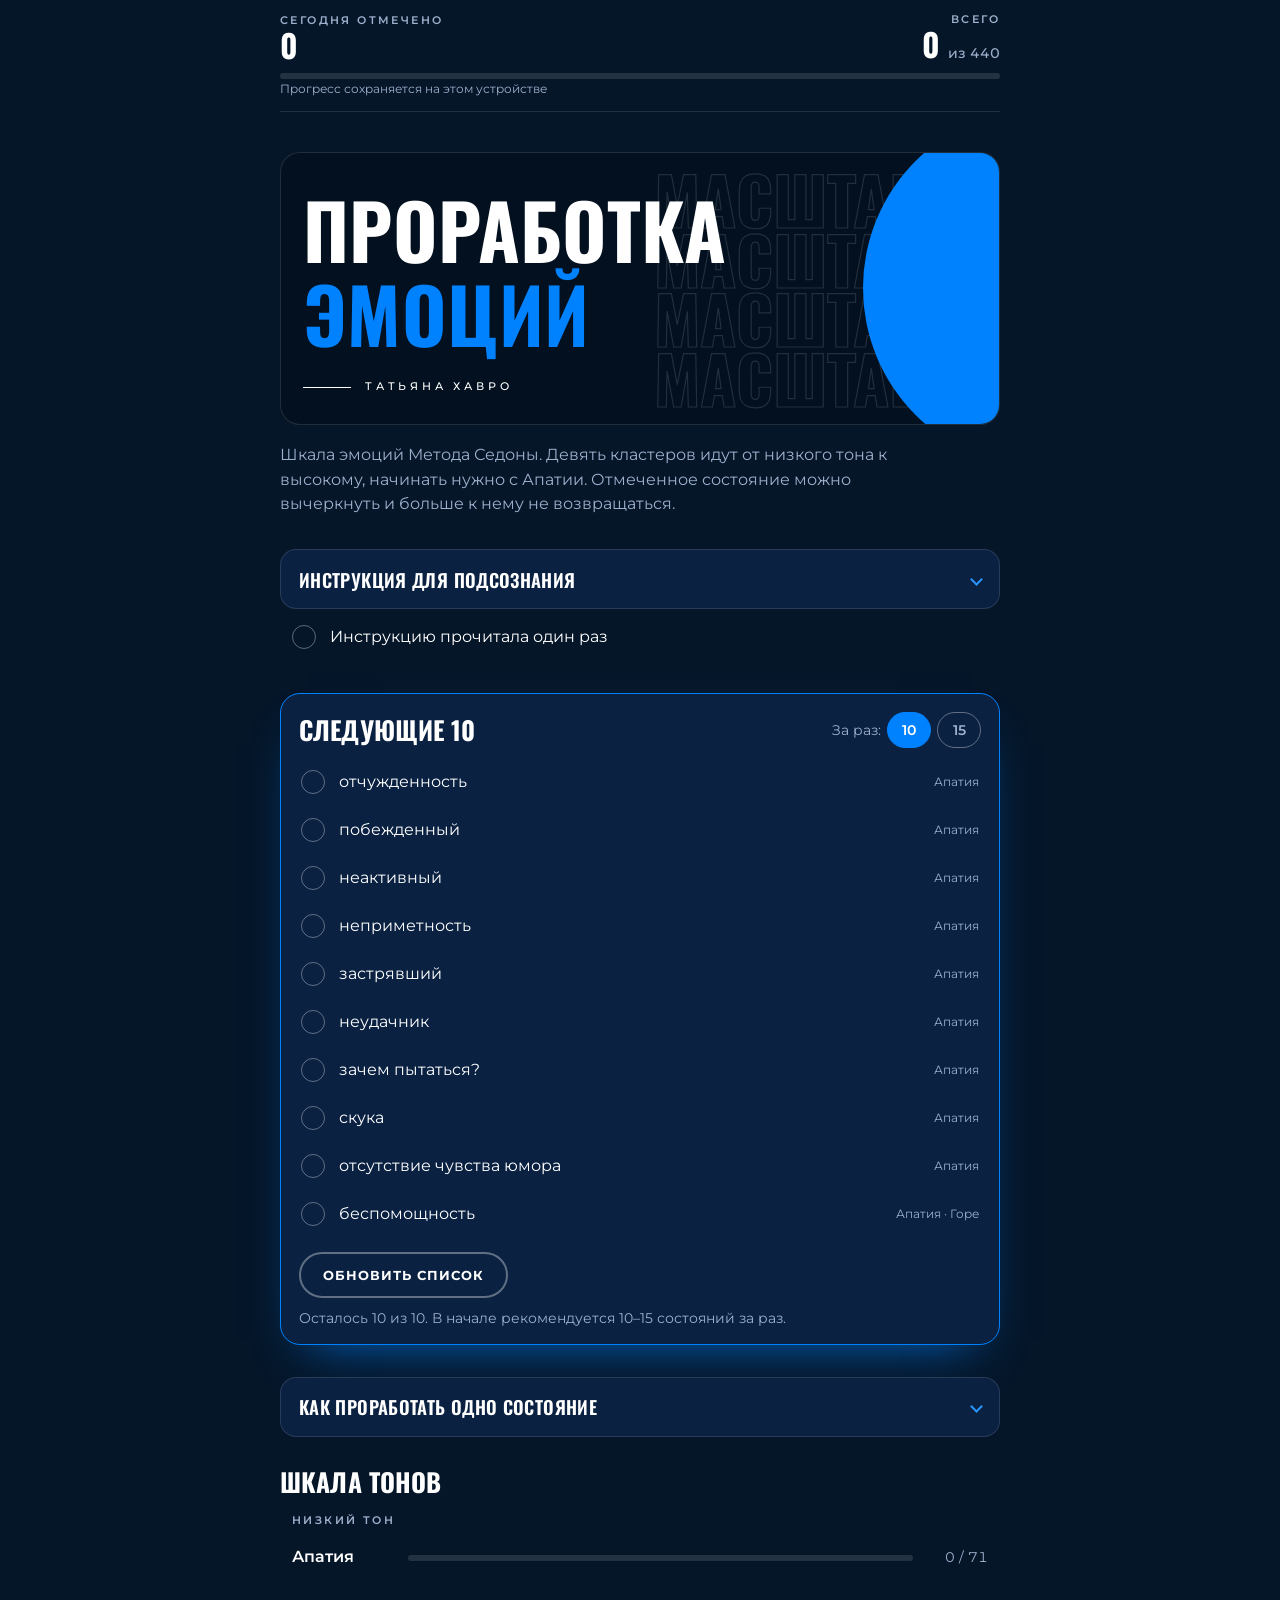
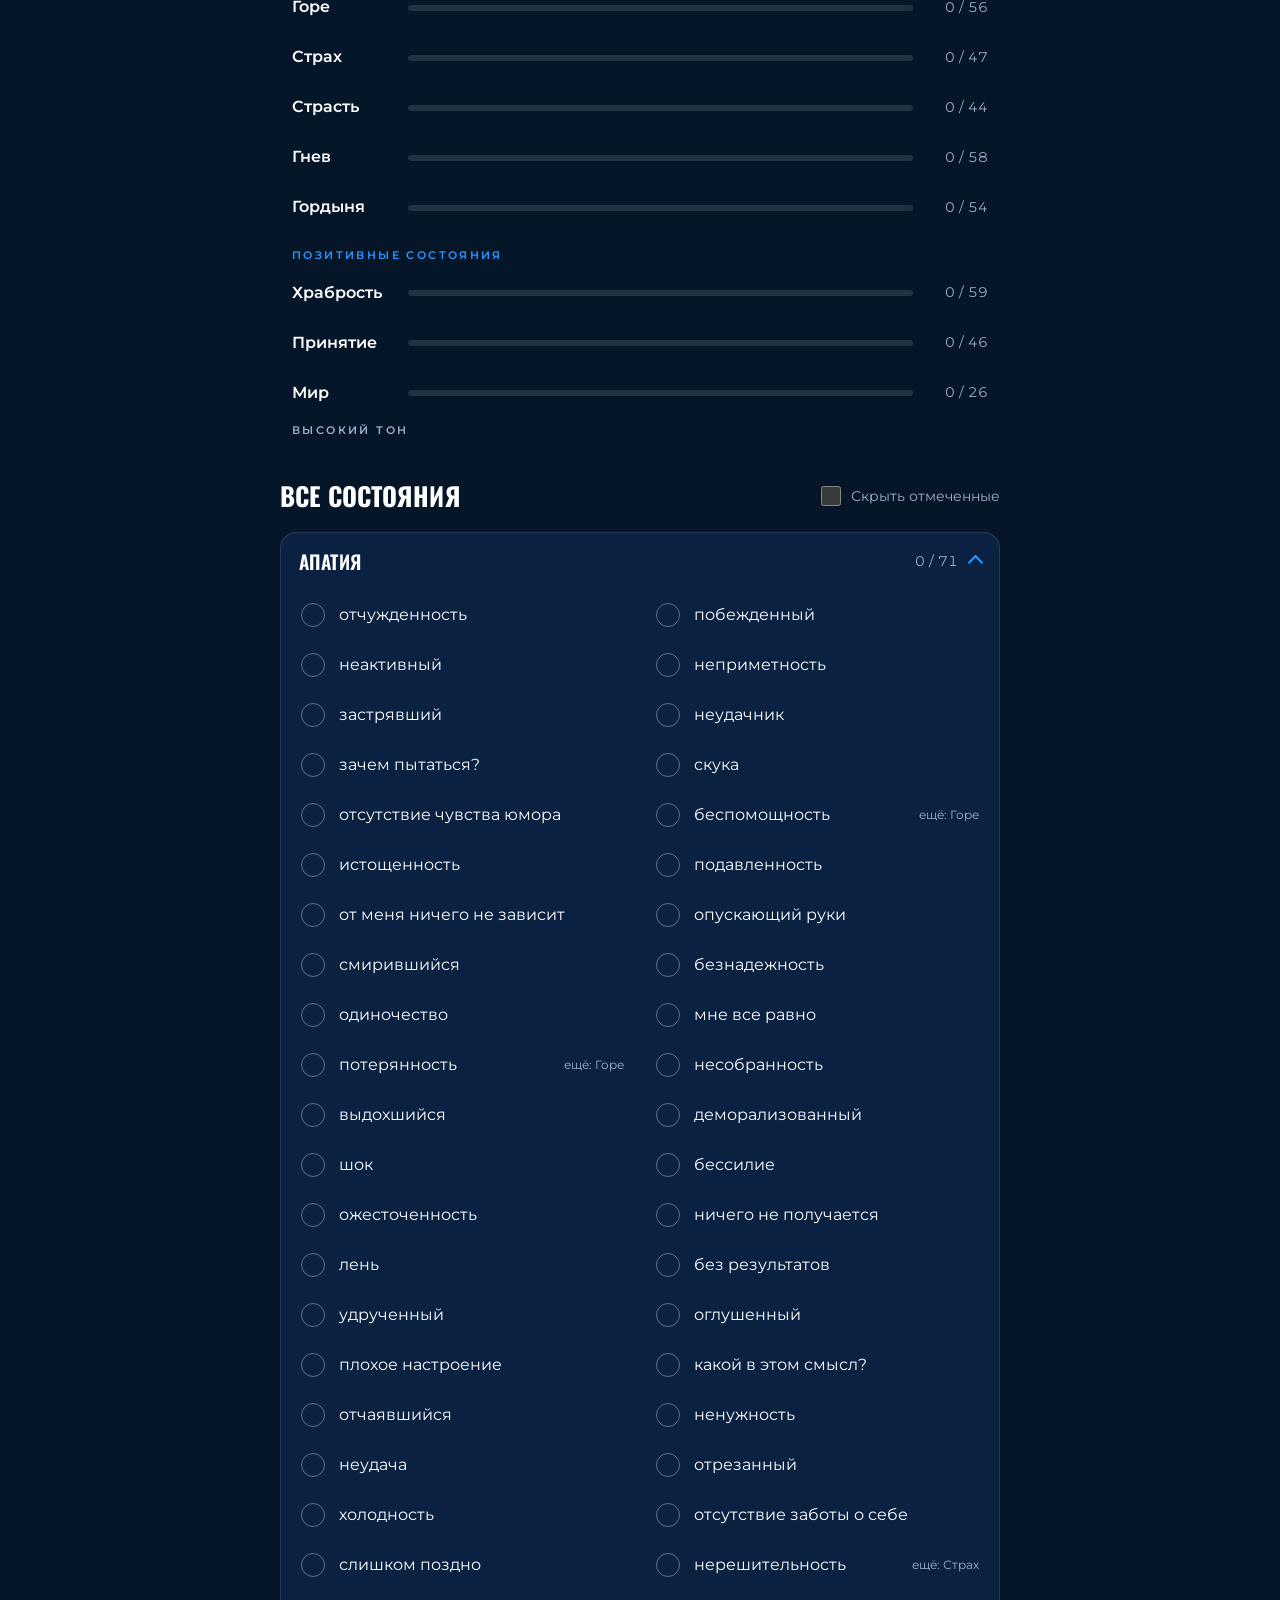
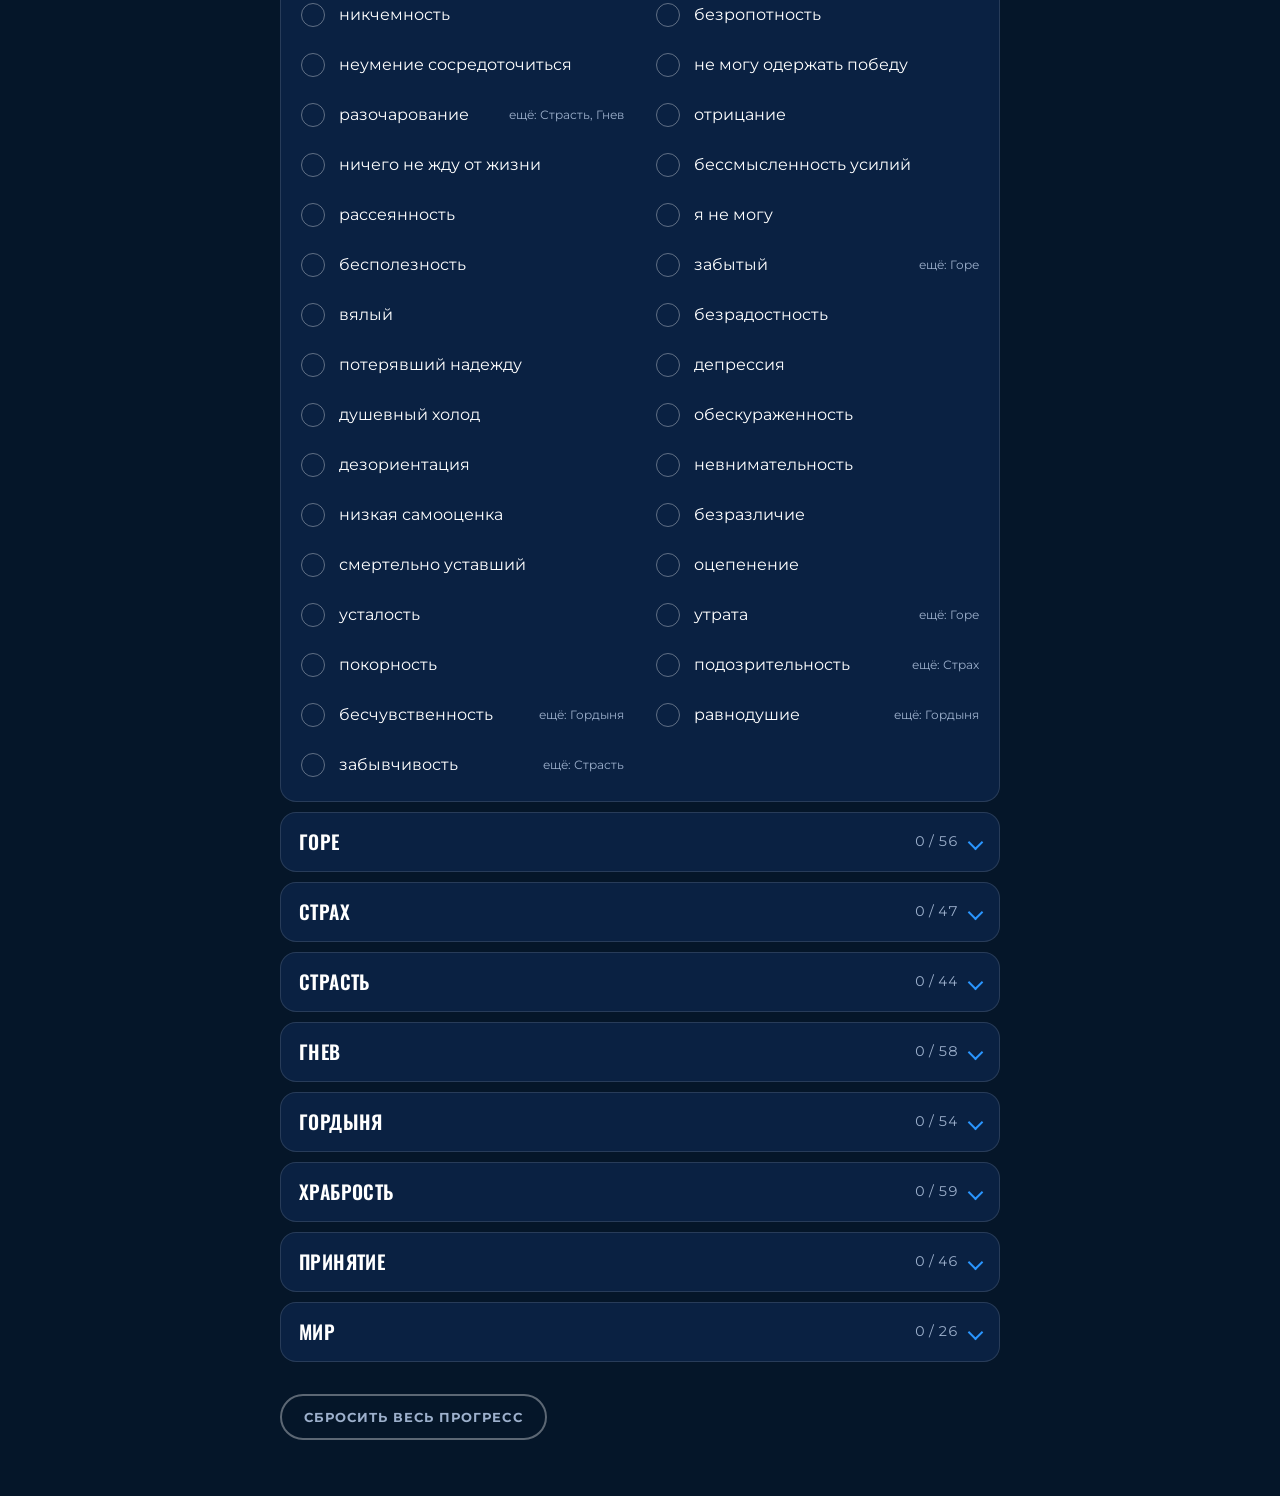
==== commit 4e69d261: "Полярности — отдельная ссылка и отдельное приложение - Убран переключатель «Эмоции / Полярности» с о" ====
--- a/index.html
+++ b/index.html
@@ -20,11 +20,6 @@
 <body>
 <div class="wrap" id="app">
 
-  <nav class="tabs" aria-label="Практики">
-    <a href="./" aria-current="page">Эмоции</a>
-    <a href="polarities.html">Полярности</a>
-  </nav>
-
   <div class="bar" role="status">
     <div>
       <div class="lbl">Сегодня отмечено</div>
--- a/style.css
+++ b/style.css
@@ -1,7 +1,7 @@
 :root {
   /* Shared by every practice page (index.html: emotions, polarities.html: polarities).
      Layout: one column in the program's look (deep navy, heavy condensed caps, electric blue).
-     Practice switcher, sticky tally, a banner like the program's, the instruction, the next batch, then the full list.
+     Sticky tally, a banner like the program's, the instruction, the next batch, then the full list.
      Single dark look on purpose, same as the program's site. */
   color-scheme: dark;
   --bg: #051629;
@@ -311,20 +311,6 @@
   .cl > summary:hover .cn, details.how > summary:hover, details.instr > summary:hover { color: var(--blue-hi); }
 }
 
-/* ---------- Practice switcher ---------- */
-.tabs { display: flex; flex-wrap: wrap; gap: 6px; padding-top: 14px; margin-bottom: -18px; }
-.tabs a {
-  display: inline-flex; align-items: center; justify-content: center;
-  min-height: 40px; padding: 0 18px;
-  border: 1px solid var(--line-strong); border-radius: 999px;
-  color: var(--muted); text-decoration: none;
-  font: 700 0.72rem var(--body); letter-spacing: .14em; text-transform: uppercase;
-  transition: background .25s, border-color .25s, color .25s, transform .2s cubic-bezier(.2, .8, .2, 1);
-}
-.tabs a[aria-current="page"] { background: var(--blue); border-color: var(--blue); color: #FFFFFF; }
-.tabs a:active { transform: scale(.94); }
-.tabs a:focus-visible { outline: 2px solid var(--blue-hi); outline-offset: 2px; }
-
 /* ---------- Polarities page ---------- */
 /* A row with a side action: "skip" in the next batch, "delete" in my own pairs */
 .brow { display: flex; align-items: center; gap: 2px; }
@@ -374,7 +360,6 @@
 .grid.pairs { grid-template-columns: repeat(auto-fill, minmax(min(300px, 100%), 1fr)); }
 
 @media (hover: hover) {
-  .tabs a:not([aria-current]):hover { border-color: var(--ink); color: var(--ink); transform: translateY(-1px); }
   .skip:hover { color: var(--ink); background: rgba(255, 255, 255, .06); }
   .del:hover { color: var(--danger); background: rgba(255, 122, 126, .1); }
 }
